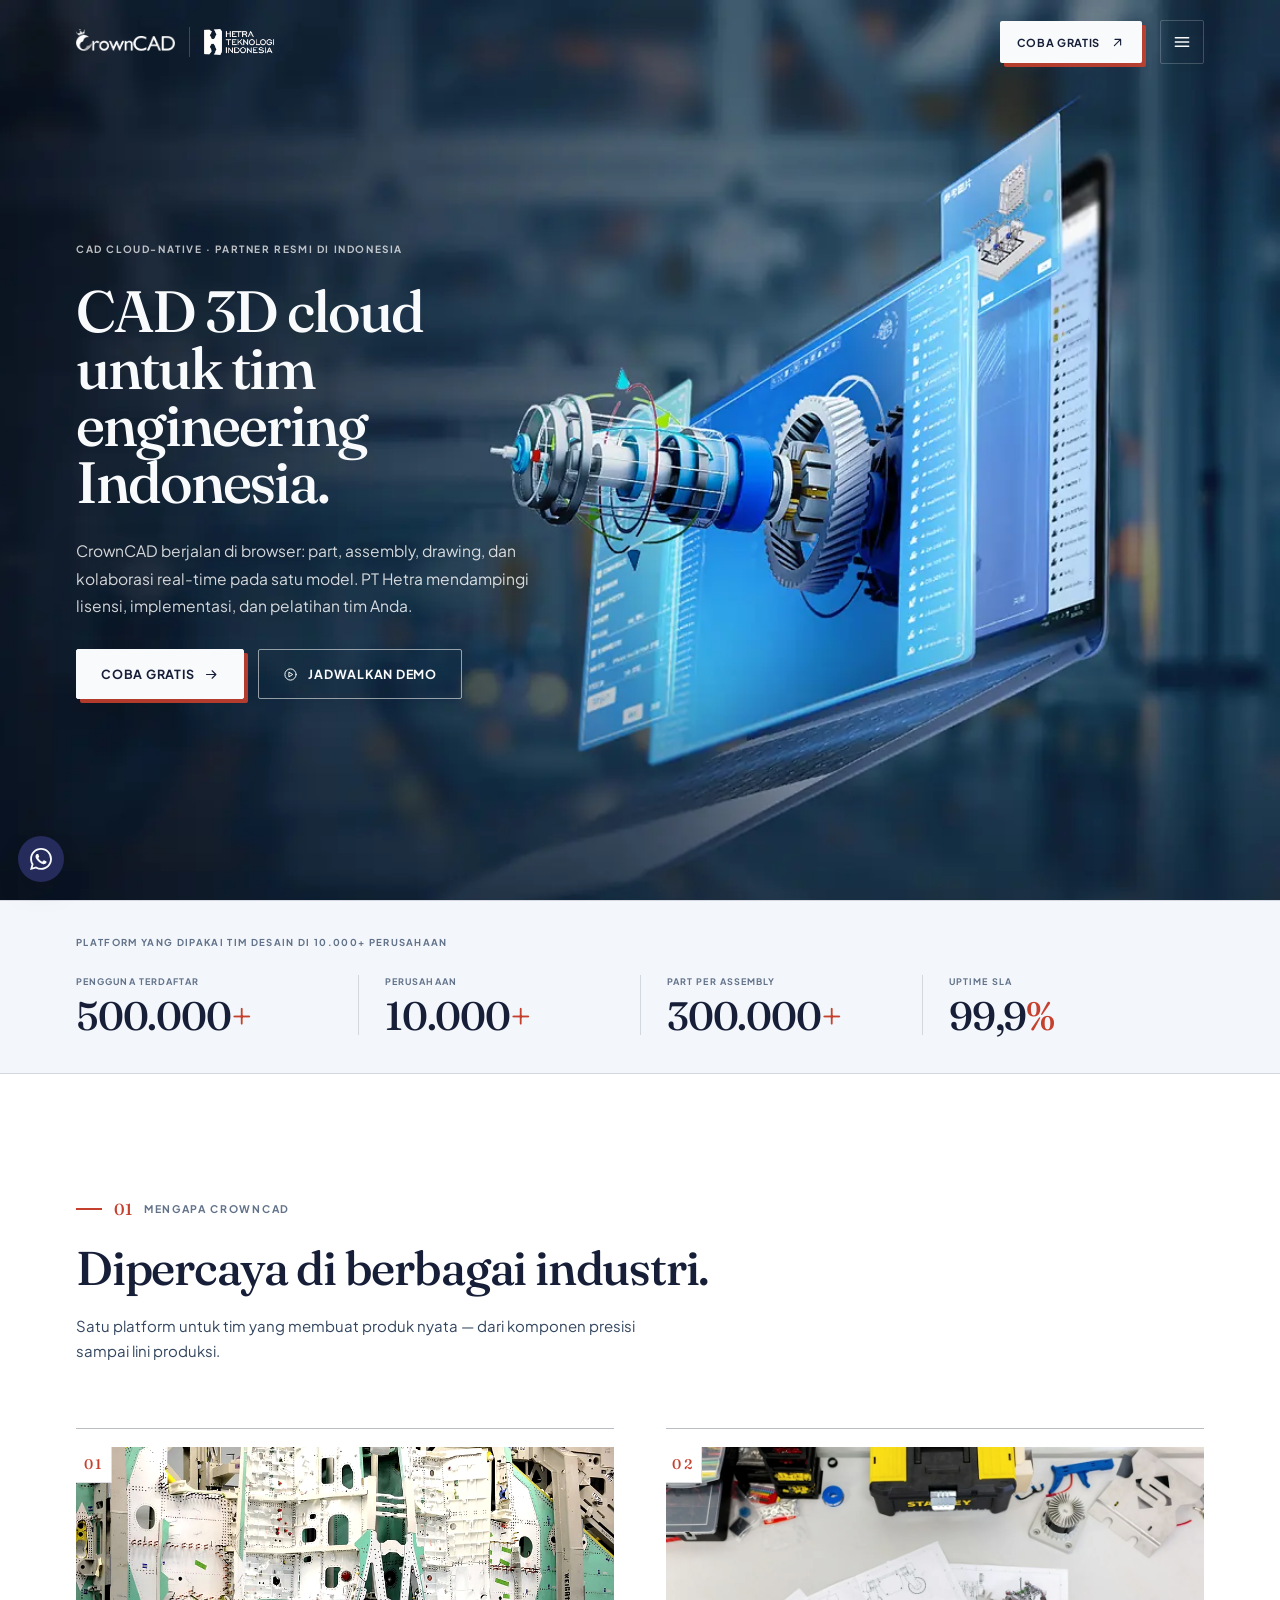
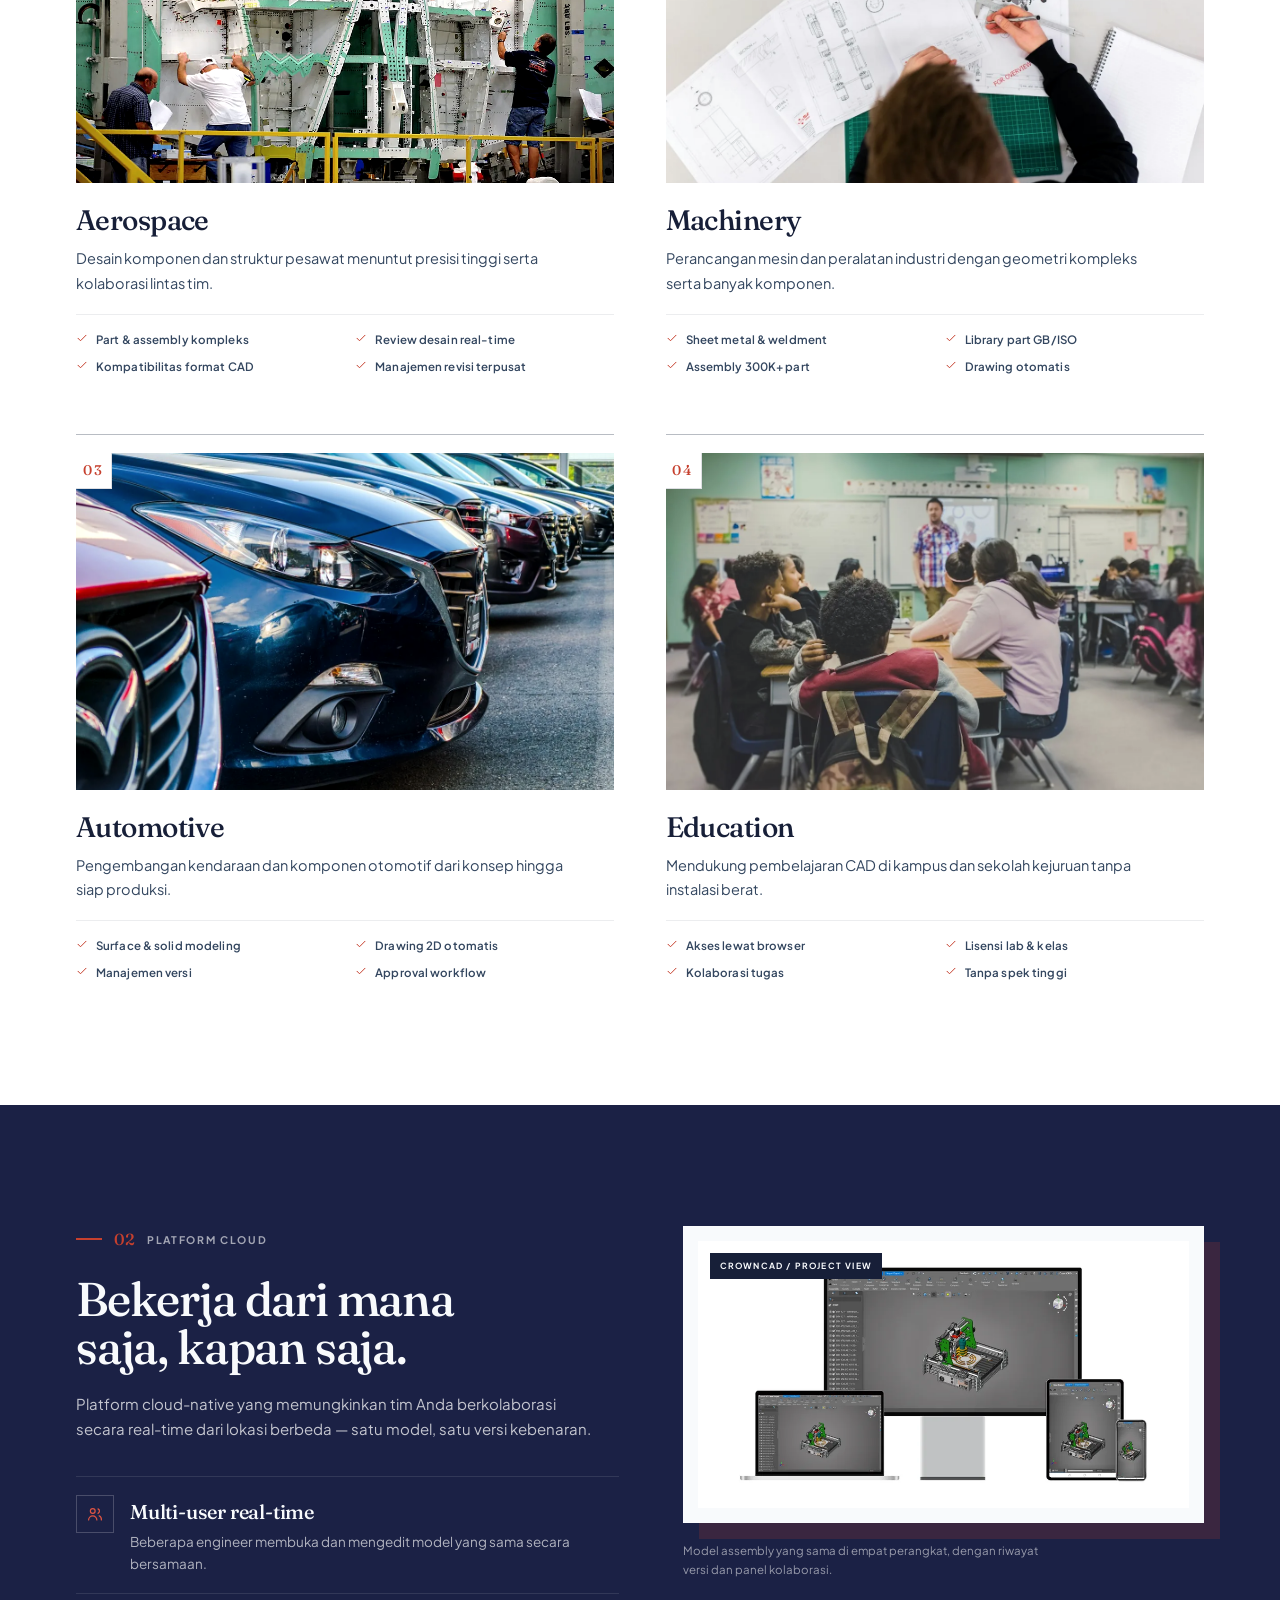
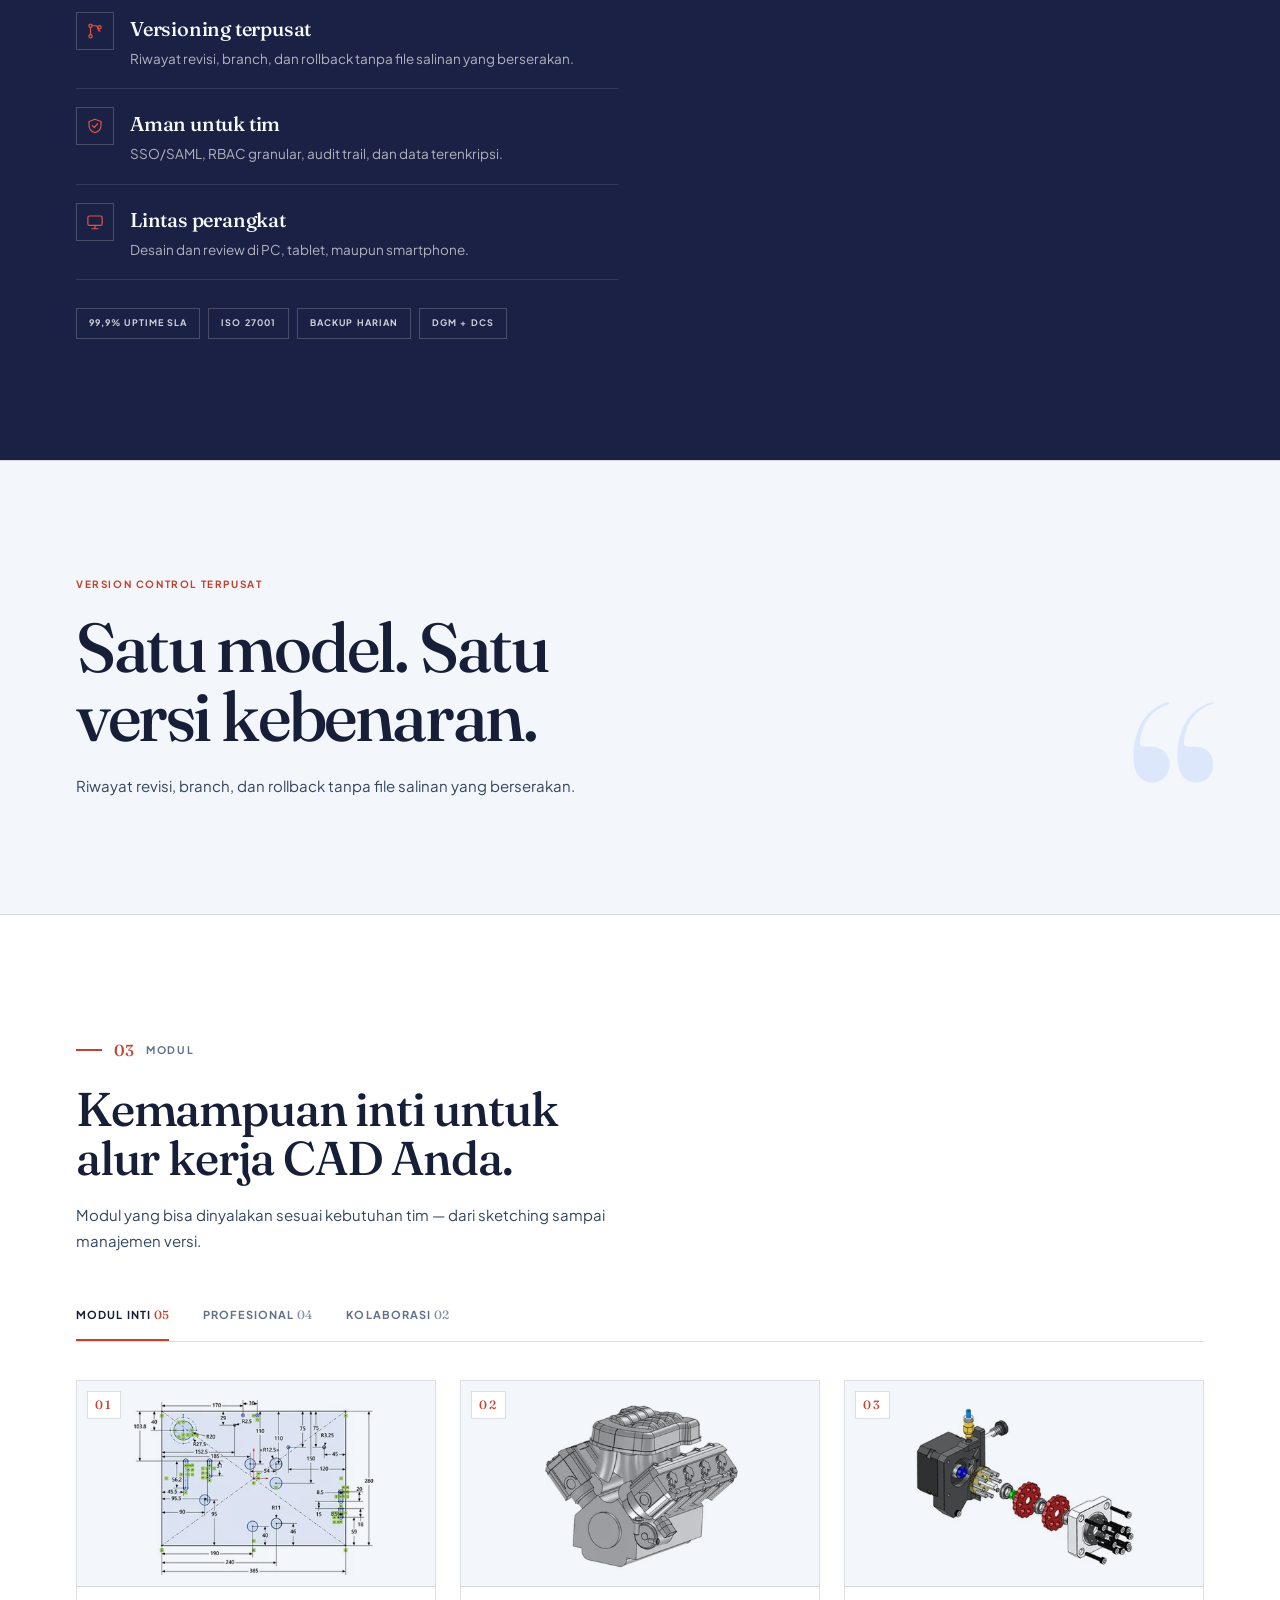
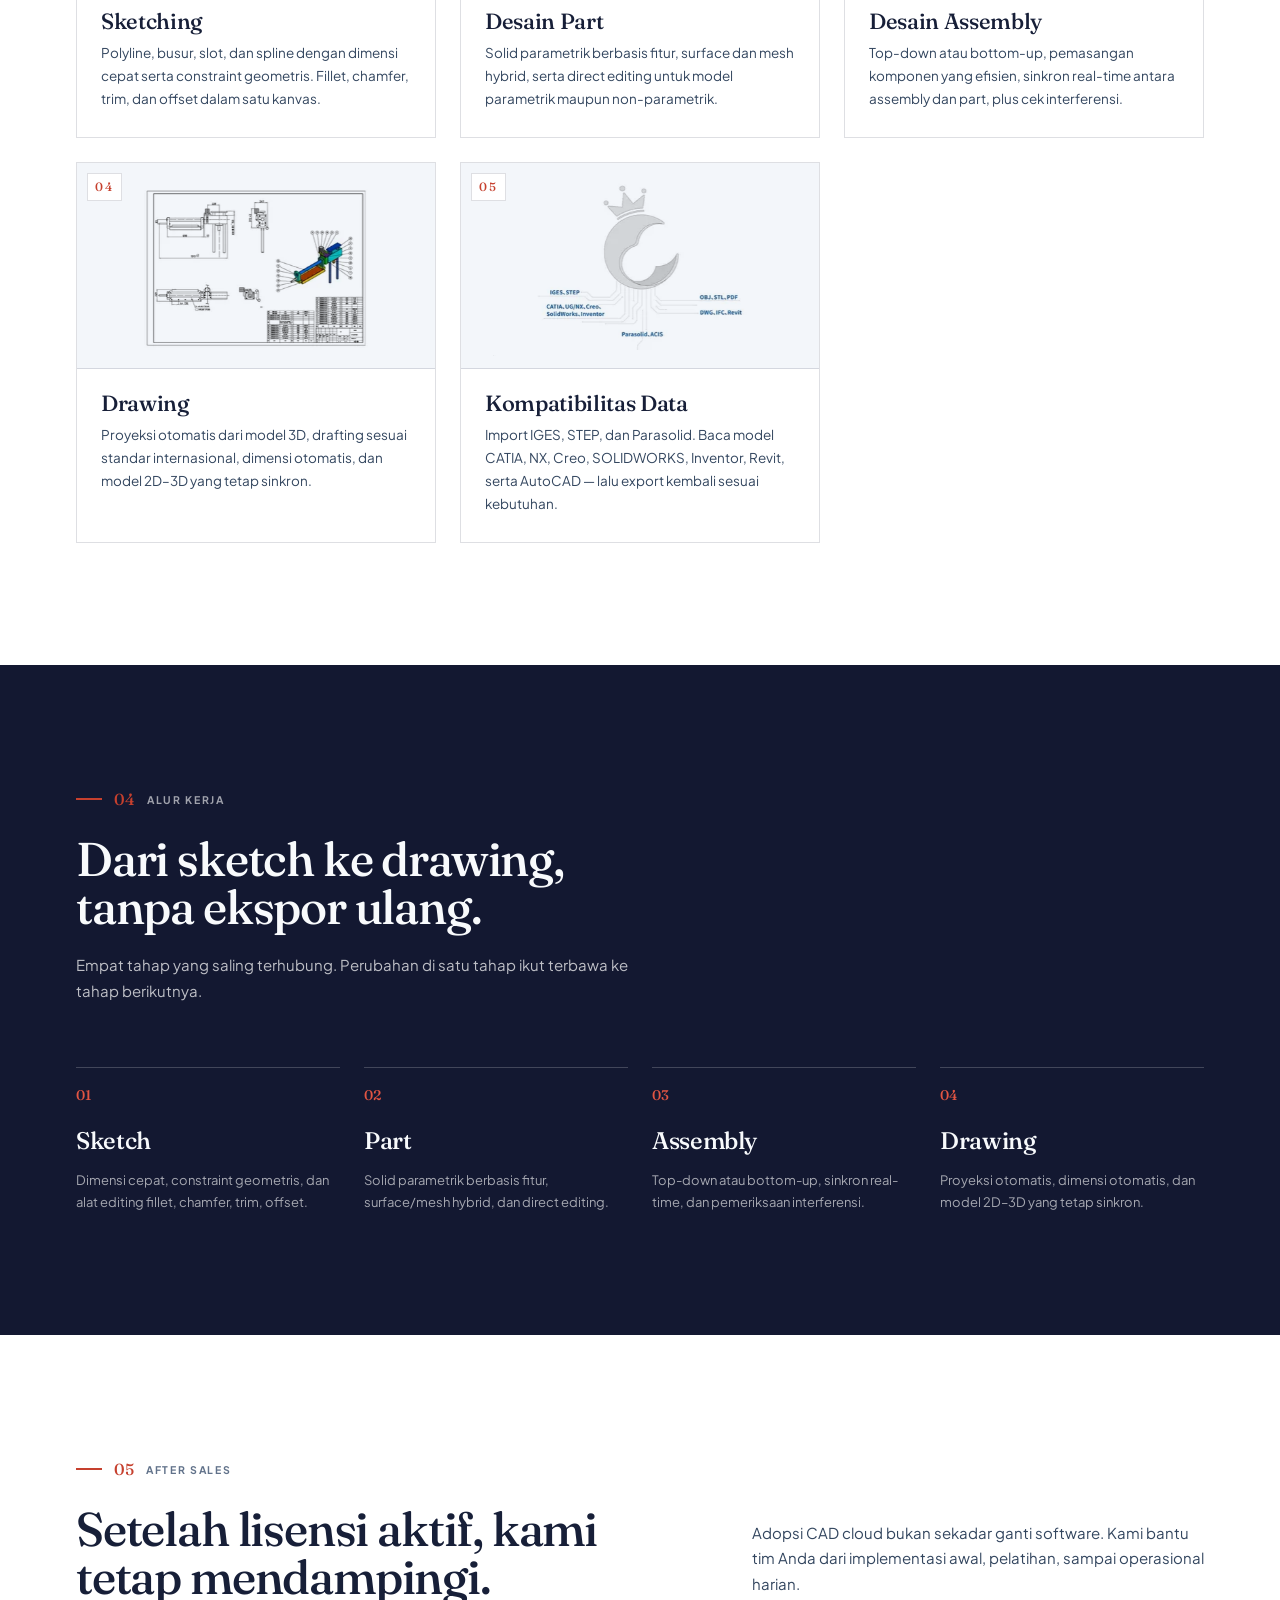
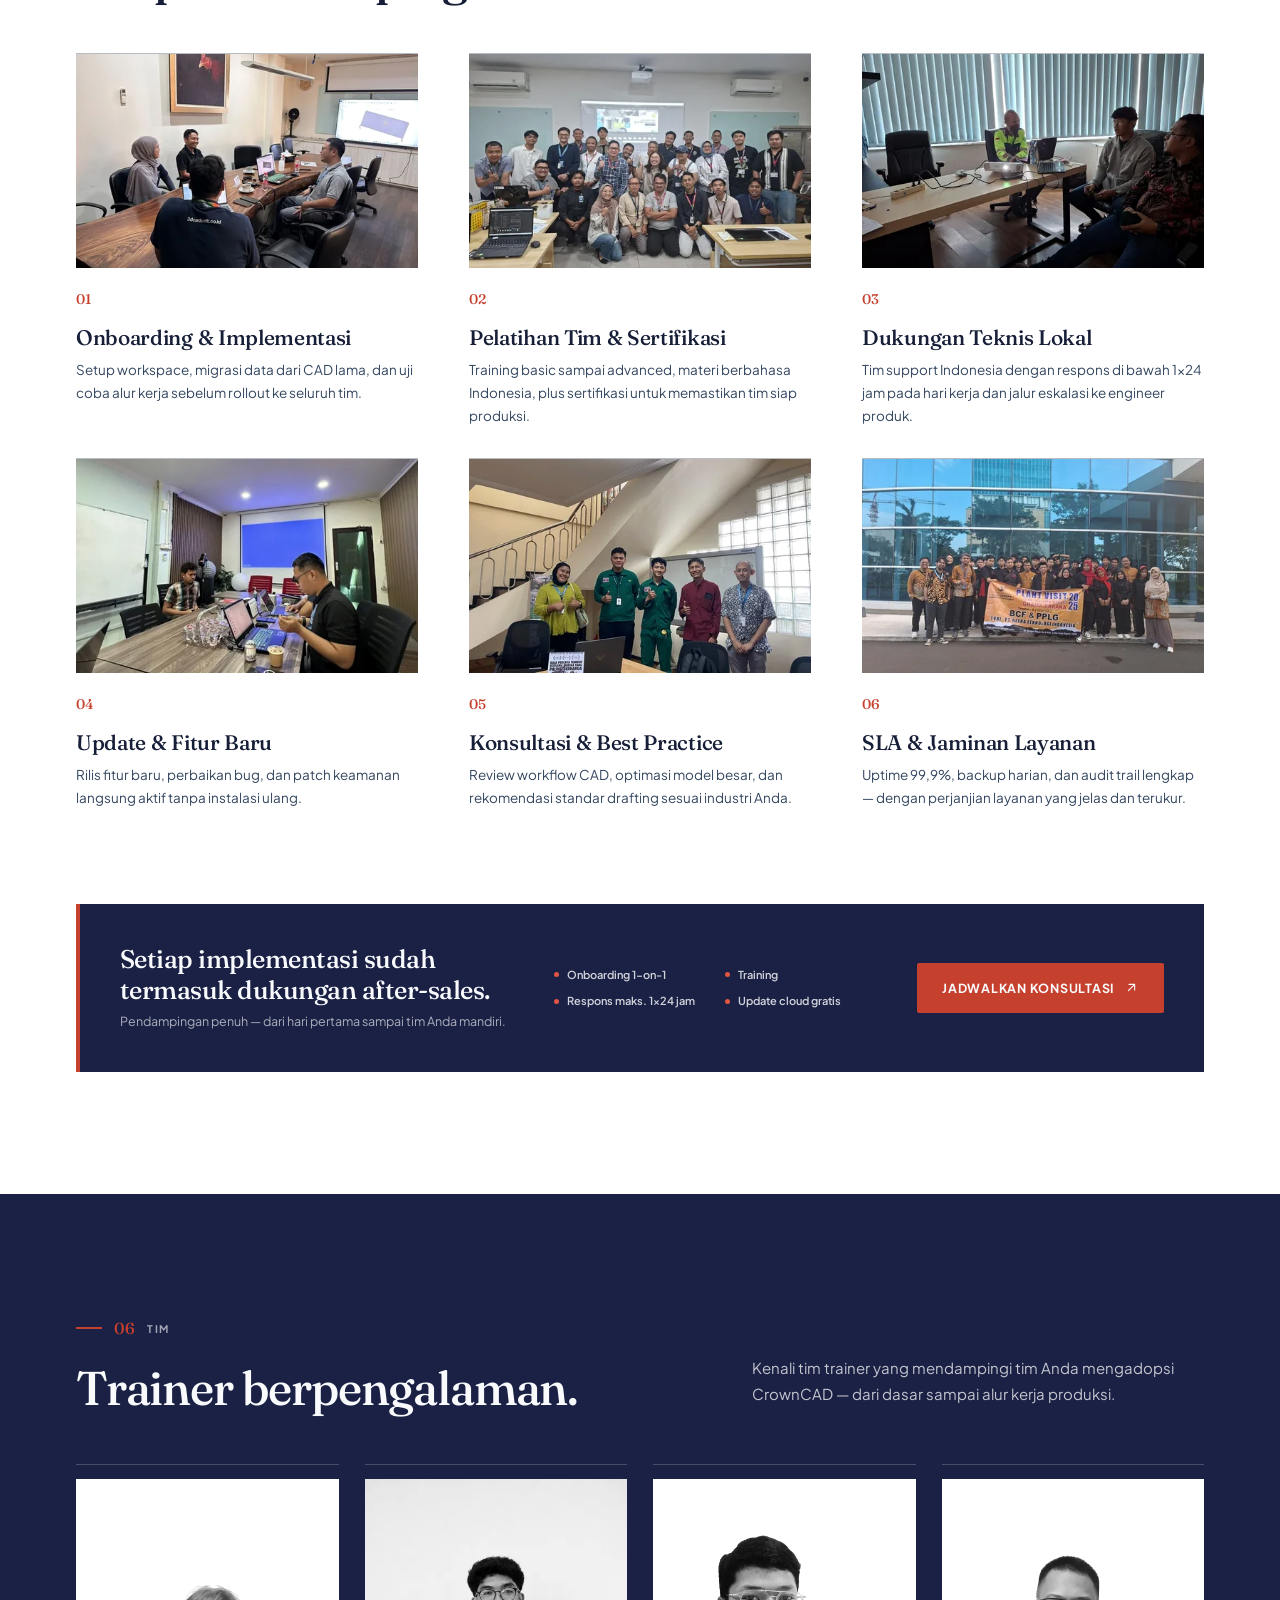
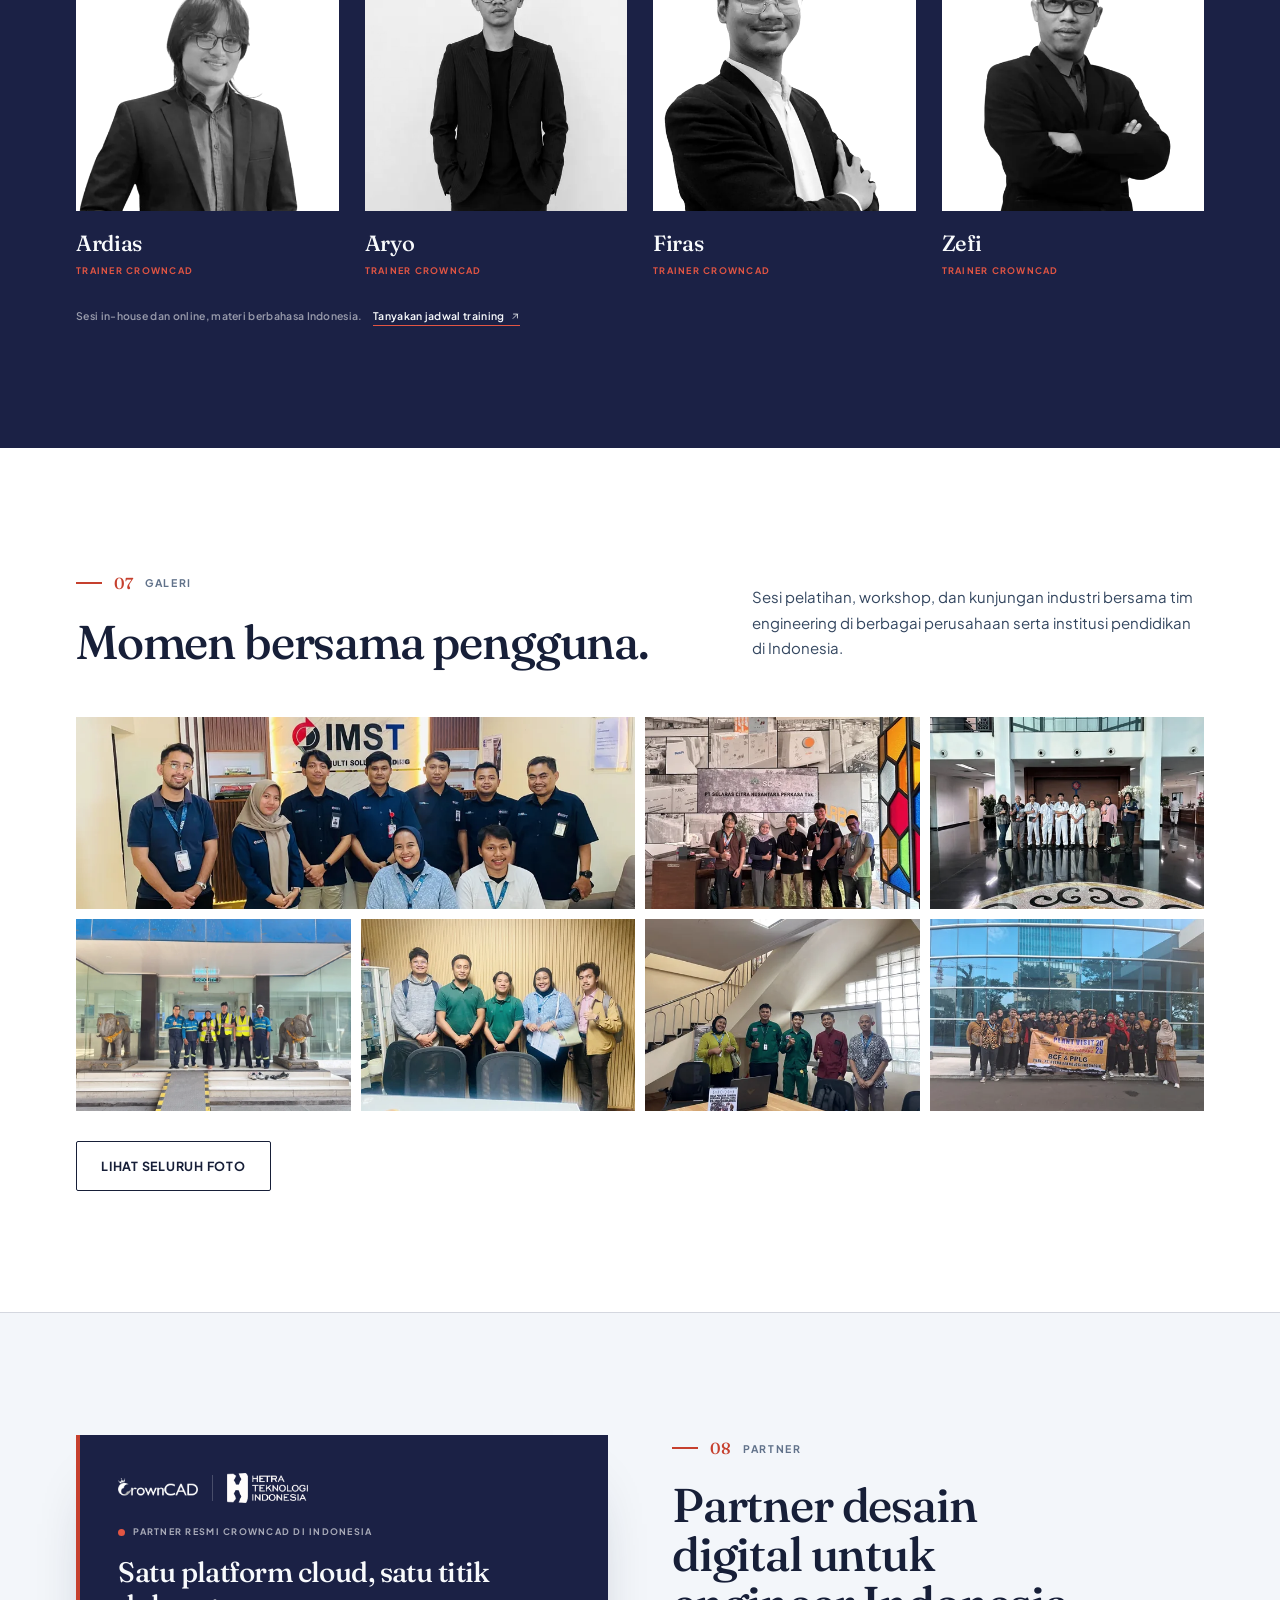
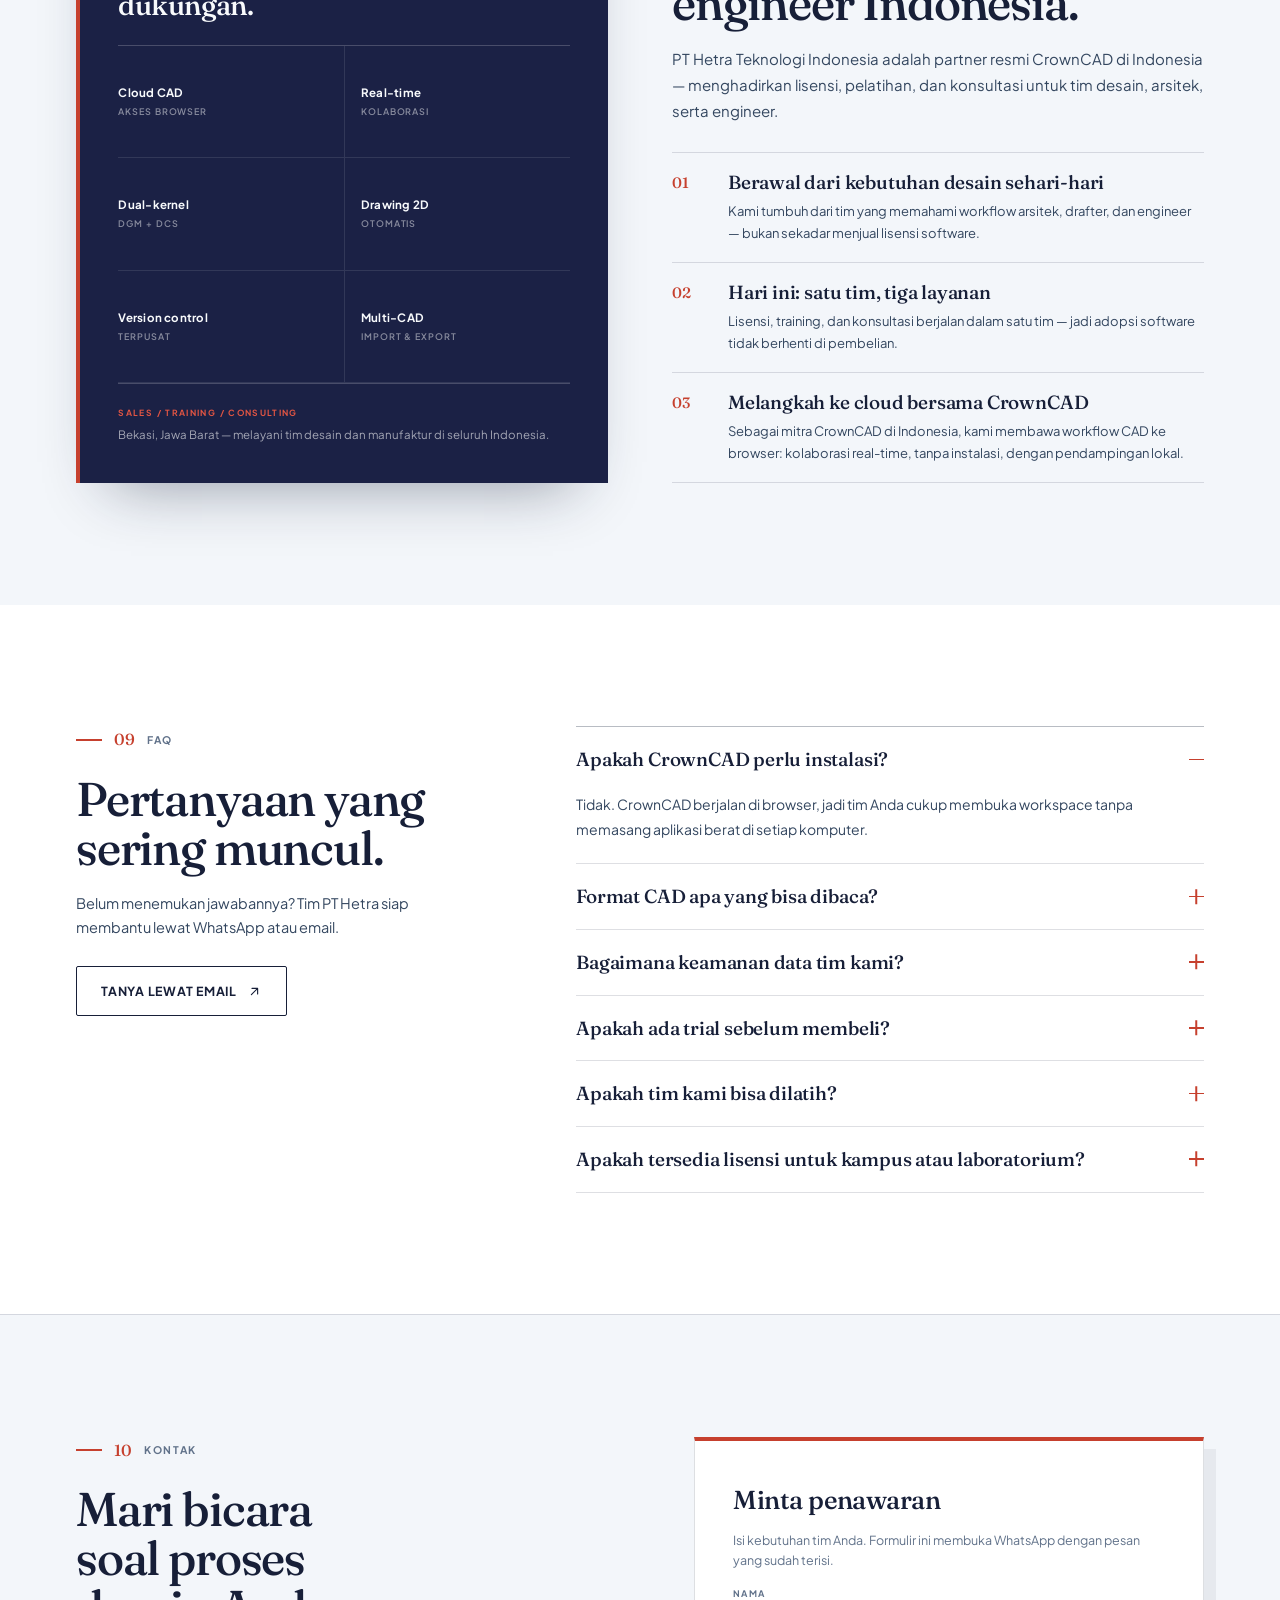
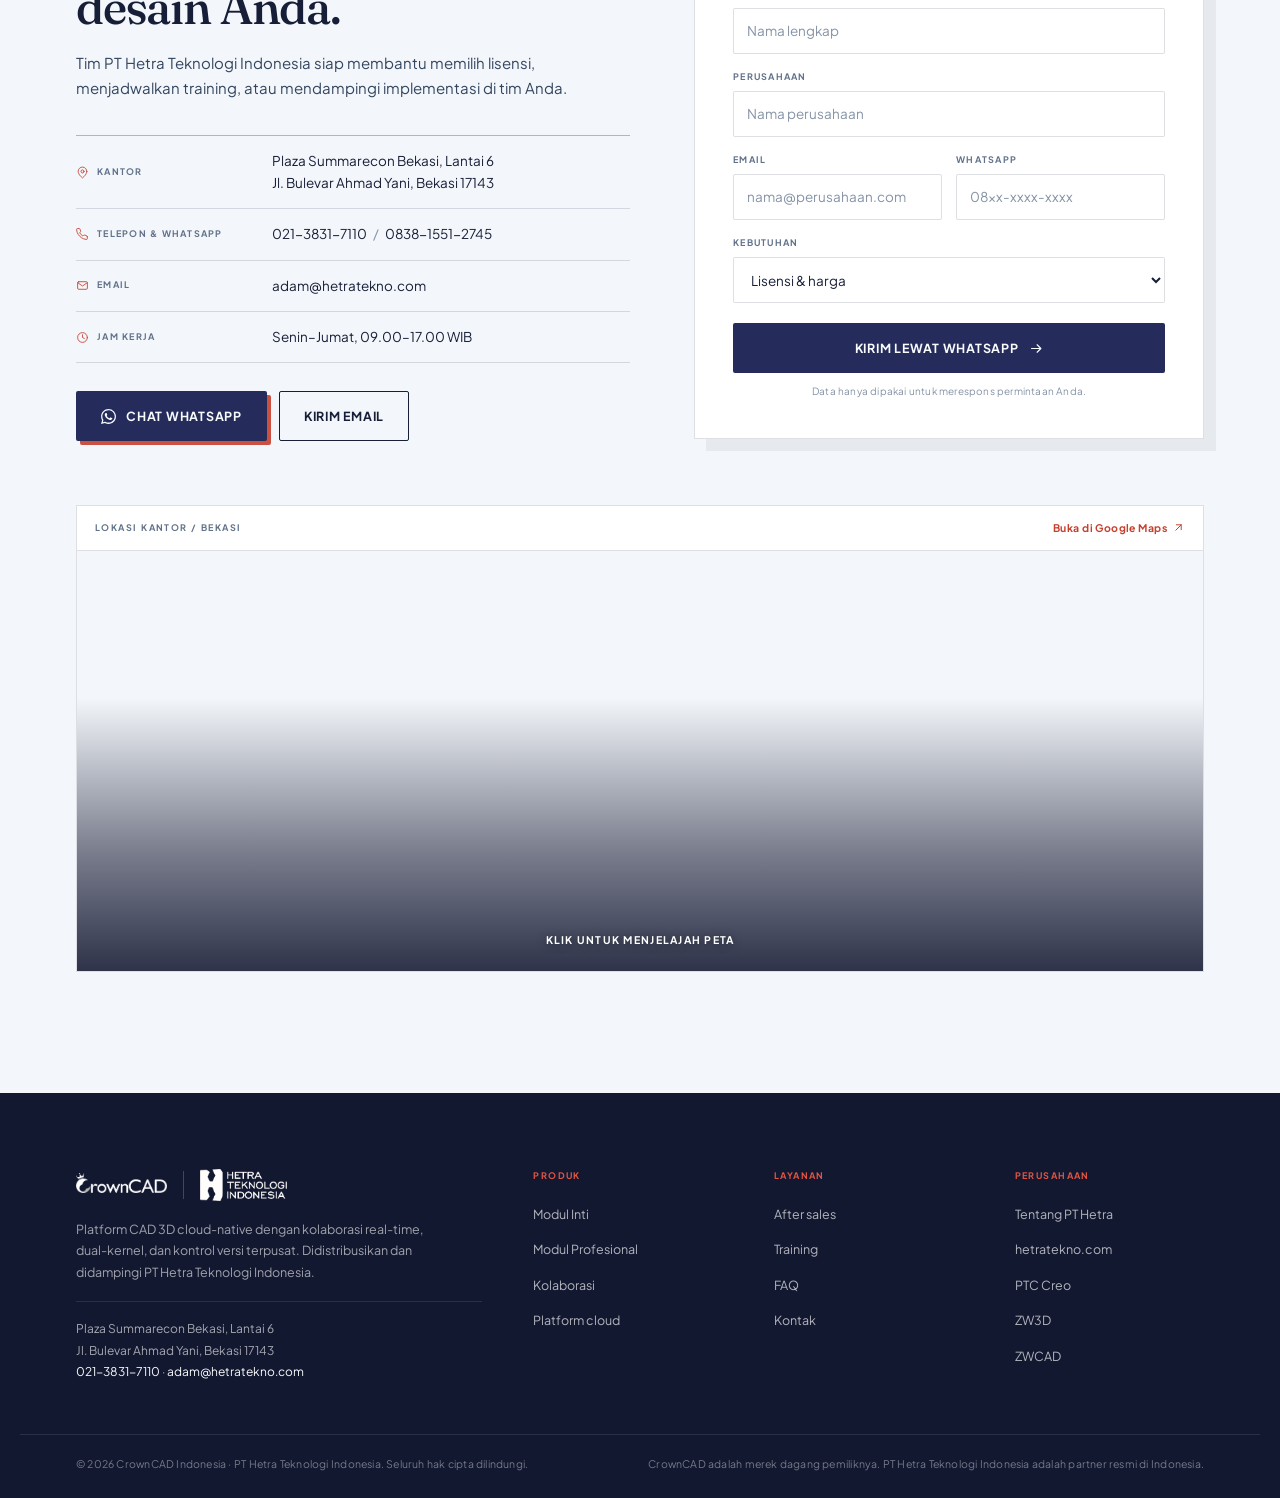
==== index.html @ 0d764169 "Initial commit: CrownCAD Indonesia partner site for PT Hetra" ====
<!DOCTYPE html>
<html lang="id">
<head>
  <meta charset="UTF-8">
  <meta name="viewport" content="width=device-width, initial-scale=1">
  <title>CrownCAD Indonesia — CAD 3D cloud untuk tim engineering | PT Hetra</title>
  <meta name="description" content="CrownCAD berjalan di browser: part, assembly, drawing, dan kolaborasi real-time pada satu model. Didampingi PT Hetra Teknologi Indonesia, partner resmi CrownCAD.">
  <link rel="canonical" href="https://hetra-crowncad.com/">
  <meta name="theme-color" content="#FFFFFF">
  <link rel="icon" type="image/png" sizes="512x512" href="assets/images/brand/favicon.png">
  <link rel="apple-touch-icon" href="assets/images/brand/favicon.png">

  <meta property="og:type" content="website">
  <meta property="og:locale" content="id_ID">
  <meta property="og:site_name" content="CrownCAD Indonesia">
  <meta property="og:title" content="CrownCAD Indonesia — CAD 3D cloud untuk tim engineering">
  <meta property="og:description" content="Part, assembly, drawing, dan kolaborasi real-time di browser. Partner resmi: PT Hetra Teknologi Indonesia.">
  <meta property="og:url" content="https://hetra-crowncad.com/">
  <meta property="og:image" content="https://hetra-crowncad.com/assets/images/brand/og.jpg">
  <meta property="og:image:width" content="1200">
  <meta property="og:image:height" content="630">
  <meta name="twitter:card" content="summary_large_image">
  <meta name="twitter:title" content="CrownCAD Indonesia — CAD 3D cloud untuk tim engineering">
  <meta name="twitter:description" content="Part, assembly, drawing, dan kolaborasi real-time di browser. Partner resmi: PT Hetra Teknologi Indonesia.">
  <meta name="twitter:image" content="https://hetra-crowncad.com/assets/images/brand/og.jpg">

  <link rel="preconnect" href="https://fonts.googleapis.com">
  <link rel="preconnect" href="https://fonts.gstatic.com" crossorigin>
  <link href="https://fonts.googleapis.com/css2?family=Fraunces:opsz,wght@9..144,400;9..144,500;9..144,600;9..144,700&family=Plus+Jakarta+Sans:wght@400;500;600;700;800&display=swap" rel="stylesheet">
  <link rel="stylesheet" href="assets/css/style.css">

  <script type="application/ld+json">
  {
    "@context": "https://schema.org",
    "@type": "Organization",
    "name": "PT Hetra Teknologi Indonesia",
    "url": "https://hetra-crowncad.com/",
    "logo": "https://hetra-crowncad.com/assets/images/brand/logo.png",
    "description": "Partner resmi CrownCAD di Indonesia: lisensi, implementasi, pelatihan, dan dukungan teknis CAD cloud.",
    "address": {
      "@type": "PostalAddress",
      "streetAddress": "Plaza Summarecon Bekasi, Lantai 6, Jl. Bulevar Ahmad Yani",
      "addressLocality": "Bekasi",
      "postalCode": "17143",
      "addressCountry": "ID"
    },
    "contactPoint": {
      "@type": "ContactPoint",
      "telephone": "+62-21-3831-7110",
      "contactType": "sales",
      "email": "adam@hetratekno.com",
      "areaServed": "ID",
      "availableLanguage": ["id", "en"]
    }
  }
  </script>
</head>
<body>

  <a class="skip" href="#main">Langsung ke konten</a>

  <svg class="sprite" aria-hidden="true" focusable="false" width="0" height="0">
    <symbol id="i-check" viewBox="0 0 24 24" fill="none" stroke="currentColor" stroke-width="2" stroke-linecap="round" stroke-linejoin="round"><path d="m4 12.5 5 5L20 6.5"/></symbol>
    <symbol id="i-arrow-right" viewBox="0 0 24 24" fill="none" stroke="currentColor" stroke-width="1.8" stroke-linecap="round" stroke-linejoin="round"><path d="M4 12h15M13 6l6 6-6 6"/></symbol>
    <symbol id="i-arrow-up-right" viewBox="0 0 24 24" fill="none" stroke="currentColor" stroke-width="1.8" stroke-linecap="round" stroke-linejoin="round"><path d="M7 17 17 7M8 7h9v9"/></symbol>
    <symbol id="i-chevron-down" viewBox="0 0 24 24" fill="none" stroke="currentColor" stroke-width="1.8" stroke-linecap="round" stroke-linejoin="round"><path d="m6 9 6 6 6-6"/></symbol>
    <symbol id="i-x" viewBox="0 0 24 24" fill="none" stroke="currentColor" stroke-width="1.8" stroke-linecap="round"><path d="M5 5l14 14M19 5 5 19"/></symbol>
    <symbol id="i-menu" viewBox="0 0 24 24" fill="none" stroke="currentColor" stroke-width="1.8" stroke-linecap="round"><path d="M4 7h16M4 12h16M4 17h16"/></symbol>
    <symbol id="i-cloud" viewBox="0 0 24 24" fill="none" stroke="currentColor" stroke-width="1.6" stroke-linecap="round" stroke-linejoin="round"><path d="M7 18a4.5 4.5 0 0 1-.7-8.95A6 6 0 0 1 18 9.5 4.25 4.25 0 0 1 17.5 18Z"/></symbol>
    <symbol id="i-cube" viewBox="0 0 24 24" fill="none" stroke="currentColor" stroke-width="1.6" stroke-linecap="round" stroke-linejoin="round"><path d="m12 3 8 4.5v9L12 21l-8-4.5v-9Z"/><path d="m4 7.5 8 4.5 8-4.5M12 12v9"/></symbol>
    <symbol id="i-layers" viewBox="0 0 24 24" fill="none" stroke="currentColor" stroke-width="1.6" stroke-linecap="round" stroke-linejoin="round"><path d="m12 3 9 5-9 5-9-5Z"/><path d="m3 13 9 5 9-5M3 17.5l9 5 9-5"/></symbol>
    <symbol id="i-users" viewBox="0 0 24 24" fill="none" stroke="currentColor" stroke-width="1.6" stroke-linecap="round" stroke-linejoin="round"><circle cx="9" cy="8" r="3.2"/><path d="M3.5 20a5.5 5.5 0 0 1 11 0M16 5.2a3.2 3.2 0 0 1 0 5.9M17.5 14.4a5.5 5.5 0 0 1 3 5.6"/></symbol>
    <symbol id="i-shield" viewBox="0 0 24 24" fill="none" stroke="currentColor" stroke-width="1.6" stroke-linecap="round" stroke-linejoin="round"><path d="M12 3 20 6v5c0 5-3.4 8.4-8 10-4.6-1.6-8-5-8-10V6Z"/><path d="m8.5 11.5 2.5 2.5 4.5-5"/></symbol>
    <symbol id="i-image" viewBox="0 0 24 24" fill="none" stroke="currentColor" stroke-width="1.6" stroke-linecap="round" stroke-linejoin="round"><rect x="3" y="4" width="18" height="16" rx="2"/><circle cx="8.5" cy="9.5" r="1.5"/><path d="m4 18 5-5 4 4 3-3 4 4"/></symbol>
    <symbol id="i-pin" viewBox="0 0 24 24" fill="none" stroke="currentColor" stroke-width="1.6" stroke-linecap="round" stroke-linejoin="round"><path d="M20 10c0 6-8 12-8 12S4 16 4 10a8 8 0 1 1 16 0Z"/><circle cx="12" cy="10" r="2.8"/></symbol>
    <symbol id="i-phone" viewBox="0 0 24 24" fill="none" stroke="currentColor" stroke-width="1.6" stroke-linecap="round" stroke-linejoin="round"><path d="M21 16.5v2.6a2 2 0 0 1-2.2 2 19.7 19.7 0 0 1-8.6-3.1 19.4 19.4 0 0 1-6-6A19.7 19.7 0 0 1 1.1 3.3 2 2 0 0 1 3.1 1h2.6a2 2 0 0 1 2 1.7c.1 1 .4 1.9.7 2.8a2 2 0 0 1-.4 2.1L6.8 8.8a16 16 0 0 0 6 6l1.2-1.2a2 2 0 0 1 2.1-.4c.9.3 1.8.6 2.8.7a2 2 0 0 1 1.7 2Z"/></symbol>
    <symbol id="i-mail" viewBox="0 0 24 24" fill="none" stroke="currentColor" stroke-width="1.6" stroke-linecap="round" stroke-linejoin="round"><rect x="3" y="5" width="18" height="14" rx="2"/><path d="m3.5 7 8.5 6 8.5-6"/></symbol>
    <symbol id="i-git" viewBox="0 0 24 24" fill="none" stroke="currentColor" stroke-width="1.6" stroke-linecap="round" stroke-linejoin="round"><circle cx="6" cy="5" r="2.2"/><circle cx="18" cy="7" r="2.2"/><circle cx="6" cy="19" r="2.2"/><path d="M6 7.2v9.6M8.2 5h4.3A3.3 3.3 0 0 1 15.8 8.3V9a3 3 0 0 0 3 3"/></symbol>
    <symbol id="i-monitor" viewBox="0 0 24 24" fill="none" stroke="currentColor" stroke-width="1.6" stroke-linecap="round" stroke-linejoin="round"><rect x="2.5" y="4" width="19" height="12.5" rx="2"/><path d="M8 21h8M12 16.5V21"/></symbol>
    <symbol id="i-lock" viewBox="0 0 24 24" fill="none" stroke="currentColor" stroke-width="1.6" stroke-linecap="round" stroke-linejoin="round"><rect x="4.5" y="10" width="15" height="11" rx="2"/><path d="M8 10V7a4 4 0 0 1 8 0v3M12 14.5v2.5"/></symbol>
    <symbol id="i-clock" viewBox="0 0 24 24" fill="none" stroke="currentColor" stroke-width="1.6" stroke-linecap="round" stroke-linejoin="round"><circle cx="12" cy="12" r="9"/><path d="M12 7v5l3.5 2"/></symbol>
    <symbol id="i-file" viewBox="0 0 24 24" fill="none" stroke="currentColor" stroke-width="1.6" stroke-linecap="round" stroke-linejoin="round"><path d="M6 2.5h7L19 8v13.5H6Z"/><path d="M13 2.5V8h6M9 12h6M9 16h6"/></symbol>
    <symbol id="i-play" viewBox="0 0 24 24" fill="none" stroke="currentColor" stroke-width="1.6" stroke-linecap="round" stroke-linejoin="round"><circle cx="12" cy="12" r="9"/><path d="m10 8.5 5.5 3.5-5.5 3.5Z"/></symbol>
    <symbol id="i-plus" viewBox="0 0 24 24" fill="none" stroke="currentColor" stroke-width="1.8" stroke-linecap="round"><path d="M12 5v14M5 12h14"/></symbol>
    <symbol id="i-minus" viewBox="0 0 24 24" fill="none" stroke="currentColor" stroke-width="1.8" stroke-linecap="round"><path d="M5 12h14"/></symbol>
    <symbol id="i-expand" viewBox="0 0 24 24" fill="none" stroke="currentColor" stroke-width="1.8" stroke-linecap="round" stroke-linejoin="round"><path d="M9 4H4v5M15 4h5v5M9 20H4v-5M15 20h5v-5"/></symbol>
    <symbol id="i-caret-left" viewBox="0 0 24 24" fill="none" stroke="currentColor" stroke-width="1.8" stroke-linecap="round" stroke-linejoin="round"><path d="m14 6-6 6 6 6"/></symbol>
    <symbol id="i-caret-right" viewBox="0 0 24 24" fill="none" stroke="currentColor" stroke-width="1.8" stroke-linecap="round" stroke-linejoin="round"><path d="m10 6 6 6-6 6"/></symbol>
    <symbol id="i-spark" viewBox="0 0 24 24" fill="none" stroke="currentColor" stroke-width="1.6" stroke-linecap="round" stroke-linejoin="round"><path d="M12 3l1.8 5.2L19 10l-5.2 1.8L12 17l-1.8-5.2L5 10l5.2-1.8Z"/><path d="M18 16.5l.8 2.2 2.2.8-2.2.8-.8 2.2-.8-2.2-2.2-.8 2.2-.8Z"/></symbol>
    <symbol id="i-wa" viewBox="0 0 24 24" fill="currentColor"><path d="M17.47 14.38c-.3-.15-1.76-.87-2.03-.97-.27-.1-.47-.15-.67.15-.2.3-.77.97-.94 1.17-.17.2-.35.22-.64.08-.3-.15-1.26-.47-2.4-1.48-.88-.79-1.48-1.76-1.65-2.06-.17-.3-.02-.46.13-.6.13-.14.3-.35.45-.52.15-.18.2-.3.3-.5.1-.2.05-.37-.03-.52-.07-.15-.67-1.61-.92-2.2-.24-.58-.49-.5-.67-.51h-.57c-.2 0-.52.07-.8.37-.27.3-1.03 1.02-1.03 2.48 0 1.46 1.06 2.87 1.21 3.07.15.2 2.1 3.2 5.08 4.49.7.3 1.26.49 1.69.62.71.23 1.36.2 1.87.12.57-.09 1.76-.72 2-1.41.25-.7.25-1.29.18-1.42-.08-.12-.28-.2-.57-.35m-5.42 7.4h-.01a9.87 9.87 0 0 1-5.03-1.38l-.36-.21-3.74.98 1-3.65-.24-.37a9.86 9.86 0 0 1-1.51-5.26c0-5.45 4.44-9.88 9.89-9.88 2.64 0 5.12 1.03 6.99 2.9a9.83 9.83 0 0 1 2.89 6.99c0 5.45-4.44 9.88-9.88 9.88m8.41-18.3A11.82 11.82 0 0 0 12.05 0C5.5 0 .16 5.34.16 11.89c0 2.1.55 4.14 1.59 5.95L.06 24l6.3-1.65a11.88 11.88 0 0 0 5.69 1.45c6.55 0 11.89-5.34 11.89-11.9 0-3.17-1.24-6.16-3.48-8.41Z"/></symbol>
  </svg>

  <div class="scrollbar" id="scrollbar" aria-hidden="true"></div>

  <header class="nav" id="nav">
    <div class="wrap nav-inner">
      <a class="brand" href="#top" aria-label="CrownCAD Indonesia, kembali ke atas">
        <img class="brand-logo--dark" src="assets/images/brand/logo.png" alt="CrownCAD" width="455" height="120">
        <img class="brand-logo--light" src="assets/images/brand/logo-white-455.webp" alt="CrownCAD" width="455" height="120">
        <span class="brand-sep" aria-hidden="true"></span>
        <img class="brand-hetra brand-hetra--dark" src="assets/images/brand/hetra-dark.webp" alt="PT Hetra Teknologi Indonesia" width="240" height="240">
        <img class="brand-hetra brand-hetra--light" src="assets/images/brand/hetra-white.png" alt="PT Hetra Teknologi Indonesia" width="240" height="240">
      </a>

      <nav class="nav-links" aria-label="Navigasi utama">
        <a href="#mengapa">Industri</a>
        <a href="#platform">Platform</a>
        <a href="#modul">Modul</a>
        <a href="#layanan">Layanan</a>
        <a href="#trainer">Trainer</a>
        <a href="#galeri">Galeri</a>
        <a href="#faq">FAQ</a>
      </nav>

      <div class="nav-actions">
        <a class="btn btn-sm btn-primary" href="https://wa.me/6283815512745?text=Halo%20PT%20Hetra%2C%20saya%20ingin%20mencoba%20CrownCAD%20untuk%20tim%20kami." target="_blank" rel="noopener">
          Coba gratis <svg class="i" aria-hidden="true"><use href="#i-arrow-up-right"></use></svg>
        </a>
        <button class="menu-btn" id="menuBtn" type="button" aria-label="Buka menu" aria-expanded="false" aria-controls="mobileMenu">
          <svg class="i" aria-hidden="true"><use href="#i-menu"></use></svg>
        </button>
      </div>
    </div>
  </header>

  <div class="mobile-menu" id="mobileMenu" aria-hidden="true">
    <div class="mobile-head">
      <a class="brand" href="#top" aria-label="CrownCAD Indonesia">
        <img src="assets/images/brand/logo-white.png" alt="CrownCAD" width="455" height="120">
      </a>
      <button class="menu-btn" id="menuClose" type="button" aria-label="Tutup menu">
        <svg class="i" aria-hidden="true"><use href="#i-x"></use></svg>
      </button>
    </div>
    <nav class="mobile-links" aria-label="Navigasi seluler">
      <a href="#mengapa"><span>01</span>Industri</a>
      <a href="#platform"><span>02</span>Platform</a>
      <a href="#modul"><span>03</span>Modul</a>
      <a href="#alur"><span>04</span>Alur kerja</a>
      <a href="#layanan"><span>05</span>Layanan</a>
      <a href="#trainer"><span>06</span>Trainer</a>
      <a href="#galeri"><span>07</span>Galeri</a>
      <a href="#partner"><span>08</span>Partner</a>
      <a href="#faq"><span>09</span>FAQ</a>
      <a href="#kontak"><span>10</span>Kontak</a>
    </nav>
    <div class="mobile-foot">
      <a class="btn btn-primary" href="https://wa.me/6283815512745?text=Halo%20PT%20Hetra%2C%20saya%20ingin%20mencoba%20CrownCAD." target="_blank" rel="noopener">Coba gratis</a>
      <a class="btn btn-outline" href="mailto:adam@hetratekno.com">adam@hetratekno.com</a>
      <p>PT Hetra Teknologi Indonesia<br>Plaza Summarecon Bekasi, Lantai 6</p>
    </div>
  </div>

  <main id="main">

    <!-- HERO -->
    <section class="hero" id="top">
      <div class="wrap hero-inner">
        <div class="hero-copy" data-enter>
          <p class="eyebrow">CAD cloud-native · Partner resmi di Indonesia</p>
          <h1>CAD 3D cloud untuk tim engineering Indonesia.</h1>
          <p class="hero-sub">CrownCAD berjalan di browser: part, assembly, drawing, dan kolaborasi real-time pada satu model. PT Hetra mendampingi lisensi, implementasi, dan pelatihan tim Anda.</p>
          <div class="hero-actions">
            <a class="btn btn-light" href="https://wa.me/6283815512745?text=Halo%20PT%20Hetra%2C%20saya%20ingin%20mencoba%20CrownCAD%20gratis%2030%20hari%20untuk%20tim%20kami." target="_blank" rel="noopener">
              Coba gratis<svg class="i" aria-hidden="true"><use href="#i-arrow-right"></use></svg>
            </a>
            <a class="btn btn-ghost" href="#kontak">
              <svg class="i" aria-hidden="true"><use href="#i-play"></use></svg> Jadwalkan demo
            </a>
          </div>
        </div>

        <!-- <aside class="hero-aside" aria-label="Angka utama CrownCAD">
          <ul class="hero-facts">
            <li><strong>500.000+</strong><span>pengguna terdaftar</span></li>
            <li><strong>10.000+</strong><span>perusahaan</span></li>
            <li><strong>300.000+</strong><span>part per assembly</span></li>
          </ul>
        </aside> -->
      </div>

      <div class="hero-bg" aria-hidden="true">
        <img src="assets/images/hero/hero-bg-1440.webp"
             srcset="assets/images/hero/hero-bg-960.webp 960w, assets/images/hero/hero-bg-1440.webp 1440w, assets/images/hero/hero-bg-1920.webp 1920w"
             sizes="100vw" width="1920" height="1080" alt=""
             loading="eager" decoding="async" fetchpriority="high">
      </div>
    </section>

    <!-- STATS -->
    <section class="stats" aria-label="CrownCAD dalam angka">
      <div class="wrap stats-inner">
        <p class="stats-label mono">Platform yang dipakai tim desain di 10.000+ perusahaan</p>
        <dl class="stats-grid">
          <div><dt>Pengguna terdaftar</dt><dd>500.000<span>+</span></dd></div>
          <div><dt>Perusahaan</dt><dd>10.000<span>+</span></dd></div>
          <div><dt>Part per assembly</dt><dd>300.000<span>+</span></dd></div>
          <div><dt>Uptime SLA</dt><dd>99,9<span>%</span></dd></div>
        </dl>
      </div>
    </section>

    <!-- INDUSTRI -->
    <section class="sect sect-light industries" id="mengapa">
      <div class="wrap">
        <div class="sect-head">
          <p class="kicker"><span class="mono">01</span> Mengapa CrownCAD</p>
          <h2>Dipercaya di berbagai industri.</h2>
          <p class="lead">Satu platform untuk tim yang membuat produk nyata — dari komponen presisi sampai lini produksi.</p>
        </div>

        <div class="industry-grid">
          <article class="industry">
            <figure class="industry-media">
              <img src="assets/images/industries/aerospace-assembly-960.webp"
                   srcset="assets/images/industries/aerospace-assembly-480.webp 480w, assets/images/industries/aerospace-assembly-960.webp 960w, assets/images/industries/aerospace-assembly-1600.webp 1600w"
                   sizes="(min-width: 1024px) 46vw, 100vw" width="1600" height="1065" alt="Teknisi merakit struktur pesawat di lini produksi" loading="lazy" decoding="async">
              <span class="media-index mono">01</span>
            </figure>
            <div class="industry-body">
              <h3>Aerospace</h3>
              <p>Desain komponen dan struktur pesawat menuntut presisi tinggi serta kolaborasi lintas tim.</p>
              <ul class="ticks">
                <li><svg class="i" aria-hidden="true"><use href="#i-check"></use></svg>Part &amp; assembly kompleks</li>
                <li><svg class="i" aria-hidden="true"><use href="#i-check"></use></svg>Review desain real-time</li>
                <li><svg class="i" aria-hidden="true"><use href="#i-check"></use></svg>Kompatibilitas format CAD</li>
                <li><svg class="i" aria-hidden="true"><use href="#i-check"></use></svg>Manajemen revisi terpusat</li>
              </ul>
            </div>
          </article>

          <article class="industry">
            <figure class="industry-media">
              <img src="assets/images/industries/machinery-1200.webp"
                   sizes="(min-width: 1024px) 46vw, 100vw" width="1200" height="800" alt="Gambar teknik mesin dan jangka sorong" loading="lazy" decoding="async">
              <span class="media-index mono">02</span>
            </figure>
            <div class="industry-body">
              <h3>Machinery</h3>
              <p>Perancangan mesin dan peralatan industri dengan geometri kompleks serta banyak komponen.</p>
              <ul class="ticks">
                <li><svg class="i" aria-hidden="true"><use href="#i-check"></use></svg>Sheet metal &amp; weldment</li>
                <li><svg class="i" aria-hidden="true"><use href="#i-check"></use></svg>Library part GB/ISO</li>
                <li><svg class="i" aria-hidden="true"><use href="#i-check"></use></svg>Assembly 300K+ part</li>
                <li><svg class="i" aria-hidden="true"><use href="#i-check"></use></svg>Drawing otomatis</li>
              </ul>
            </div>
          </article>

          <article class="industry">
            <figure class="industry-media">
              <img src="assets/images/industries/transportation-1200.webp"
                   sizes="(min-width: 1024px) 46vw, 100vw" width="1200" height="900" alt="Deretan mobil di dealer otomotif" loading="lazy" decoding="async">
              <span class="media-index mono">03</span>
            </figure>
            <div class="industry-body">
              <h3>Automotive</h3>
              <p>Pengembangan kendaraan dan komponen otomotif dari konsep hingga siap produksi.</p>
              <ul class="ticks">
                <li><svg class="i" aria-hidden="true"><use href="#i-check"></use></svg>Surface &amp; solid modeling</li>
                <li><svg class="i" aria-hidden="true"><use href="#i-check"></use></svg>Drawing 2D otomatis</li>
                <li><svg class="i" aria-hidden="true"><use href="#i-check"></use></svg>Manajemen versi</li>
                <li><svg class="i" aria-hidden="true"><use href="#i-check"></use></svg>Approval workflow</li>
              </ul>
            </div>
          </article>

          <article class="industry">
            <figure class="industry-media">
              <img src="assets/images/industries/education-1200.webp"
                   sizes="(min-width: 1024px) 46vw, 100vw" width="1200" height="747" alt="Suasana kelas dengan guru dan siswa" loading="lazy" decoding="async">
              <span class="media-index mono">04</span>
            </figure>
            <div class="industry-body">
              <h3>Education</h3>
              <p>Mendukung pembelajaran CAD di kampus dan sekolah kejuruan tanpa instalasi berat.</p>
              <ul class="ticks">
                <li><svg class="i" aria-hidden="true"><use href="#i-check"></use></svg>Akses lewat browser</li>
                <li><svg class="i" aria-hidden="true"><use href="#i-check"></use></svg>Lisensi lab &amp; kelas</li>
                <li><svg class="i" aria-hidden="true"><use href="#i-check"></use></svg>Kolaborasi tugas</li>
                <li><svg class="i" aria-hidden="true"><use href="#i-check"></use></svg>Tanpa spek tinggi</li>
              </ul>
            </div>
          </article>
        </div>
      </div>
    </section>

    <!-- PLATFORM -->
    <section class="sect sect-dark platform" id="platform">
      <div class="wrap platform-grid">
        <div class="platform-copy">
          <p class="kicker"><span class="mono">02</span> Platform cloud</p>
          <h2>Bekerja dari mana saja, kapan saja.</h2>
          <p class="lead">Platform cloud-native yang memungkinkan tim Anda berkolaborasi secara real-time dari lokasi berbeda — satu model, satu versi kebenaran.</p>

          <ul class="feature-list">
            <li>
              <span class="feature-icon"><svg class="i" aria-hidden="true"><use href="#i-users"></use></svg></span>
              <div><h3>Multi-user real-time</h3><p>Beberapa engineer membuka dan mengedit model yang sama secara bersamaan.</p></div>
            </li>
            <li>
              <span class="feature-icon"><svg class="i" aria-hidden="true"><use href="#i-git"></use></svg></span>
              <div><h3>Versioning terpusat</h3><p>Riwayat revisi, branch, dan rollback tanpa file salinan yang berserakan.</p></div>
            </li>
            <li>
              <span class="feature-icon"><svg class="i" aria-hidden="true"><use href="#i-shield"></use></svg></span>
              <div><h3>Aman untuk tim</h3><p>SSO/SAML, RBAC granular, audit trail, dan data terenkripsi.</p></div>
            </li>
            <li>
              <span class="feature-icon"><svg class="i" aria-hidden="true"><use href="#i-monitor"></use></svg></span>
              <div><h3>Lintas perangkat</h3><p>Desain dan review di PC, tablet, maupun smartphone.</p></div>
            </li>
          </ul>

          <div class="chips">
            <span>99,9% uptime SLA</span><span>ISO 27001</span><span>Backup harian</span><span>DGM + DCS</span>
          </div>
        </div>

        <figure class="platform-figure">
          <div class="figure-frame">
            <img src="assets/images/collaboration-management/collaboration-960.webp"
                 srcset="assets/images/collaboration-management/collaboration-480.webp 480w, assets/images/collaboration-management/collaboration-960.webp 960w, assets/images/collaboration-management/collaboration-1020.webp 1020w"
                 sizes="(min-width: 1024px) 50vw, 100vw" width="1020" height="554"
                 alt="CrownCAD terbuka di monitor, laptop, tablet, dan smartphone dengan model yang sama" loading="lazy" decoding="async">
            <span class="figure-tag mono">CrownCAD / Project view</span>
          </div>
          <figcaption>Model assembly yang sama di empat perangkat, dengan riwayat versi dan panel kolaborasi.</figcaption>
        </figure>
      </div>
    </section>

    <!-- STATEMENT -->
    <section class="statement" aria-label="Prinsip version control">
      <div class="wrap statement-inner">
        <p class="mono statement-kicker">Version control terpusat</p>
        <p class="statement-line">Satu model. Satu versi kebenaran.</p>
        <p class="statement-sub">Riwayat revisi, branch, dan rollback tanpa file salinan yang berserakan.</p>
      </div>
    </section>

    <!-- MODUL -->
    <section class="sect sect-light modules" id="modul">
      <div class="wrap">
        <div class="sect-head">
          <p class="kicker"><span class="mono">03</span> Modul</p>
          <h2>Kemampuan inti untuk alur kerja CAD Anda.</h2>
          <p class="lead">Modul yang bisa dinyalakan sesuai kebutuhan tim — dari sketching sampai manajemen versi.</p>
        </div>

        <div class="tabs" role="tablist" aria-label="Kategori modul">
          <button class="tab is-active" id="tab-core" role="tab" aria-selected="true" aria-controls="panel-core" type="button">Modul Inti <span class="mono">05</span></button>
          <button class="tab" id="tab-pro" role="tab" aria-selected="false" aria-controls="panel-pro" type="button">Profesional <span class="mono">04</span></button>
          <button class="tab" id="tab-collab" role="tab" aria-selected="false" aria-controls="panel-collab" type="button">Kolaborasi <span class="mono">02</span></button>
        </div>

        <div class="panel is-active" id="panel-core" role="tabpanel" aria-labelledby="tab-core" tabindex="0">
          <div class="module-grid">
            <article class="module">
              <figure><img src="assets/images/core-modeling/sketch-960.webp" srcset="assets/images/core-modeling/sketch-480.webp 480w, assets/images/core-modeling/sketch-960.webp 960w, assets/images/core-modeling/sketch-1020.webp 1020w" sizes="(min-width: 1024px) 33vw, (min-width: 640px) 50vw, 100vw" width="1020" height="554" alt="Sketch 2D dengan dimensi dan constraint" loading="lazy" decoding="async"><span class="module-index mono">01</span></figure>
              <div class="module-body">
                <h3>Sketching</h3>
                <p>Polyline, busur, slot, dan spline dengan dimensi cepat serta constraint geometris. Fillet, chamfer, trim, dan offset dalam satu kanvas.</p>
              </div>
            </article>
            <article class="module">
              <figure><img src="assets/images/core-modeling/part-960.webp" srcset="assets/images/core-modeling/part-480.webp 480w, assets/images/core-modeling/part-960.webp 960w, assets/images/core-modeling/part-1020.webp 1020w" sizes="(min-width: 1024px) 33vw, (min-width: 640px) 50vw, 100vw" width="1020" height="554" alt="Model part mesin 3D" loading="lazy" decoding="async"><span class="module-index mono">02</span></figure>
              <div class="module-body">
                <h3>Desain Part</h3>
                <p>Solid parametrik berbasis fitur, surface dan mesh hybrid, serta direct editing untuk model parametrik maupun non-parametrik.</p>
              </div>
            </article>
            <article class="module">
              <figure><img src="assets/images/core-modeling/assembly-960.webp" srcset="assets/images/core-modeling/assembly-480.webp 480w, assets/images/core-modeling/assembly-960.webp 960w, assets/images/core-modeling/assembly-1020.webp 1020w" sizes="(min-width: 1024px) 33vw, (min-width: 640px) 50vw, 100vw" width="1020" height="554" alt="Assembly dengan banyak komponen" loading="lazy" decoding="async"><span class="module-index mono">03</span></figure>
              <div class="module-body">
                <h3>Desain Assembly</h3>
                <p>Top-down atau bottom-up, pemasangan komponen yang efisien, sinkron real-time antara assembly dan part, plus cek interferensi.</p>
              </div>
            </article>
            <article class="module">
              <figure><img src="assets/images/core-modeling/drawing-960.webp" srcset="assets/images/core-modeling/drawing-480.webp 480w, assets/images/core-modeling/drawing-960.webp 960w, assets/images/core-modeling/drawing-1020.webp 1020w" sizes="(min-width: 1024px) 33vw, (min-width: 640px) 50vw, 100vw" width="1020" height="554" alt="Drawing 2D otomatis dari model 3D" loading="lazy" decoding="async"><span class="module-index mono">04</span></figure>
              <div class="module-body">
                <h3>Drawing</h3>
                <p>Proyeksi otomatis dari model 3D, drafting sesuai standar internasional, dimensi otomatis, dan model 2D–3D yang tetap sinkron.</p>
              </div>
            </article>
            <article class="module">
              <figure><img src="assets/images/core-modeling/compatibility-960.webp" srcset="assets/images/core-modeling/compatibility-480.webp 480w, assets/images/core-modeling/compatibility-960.webp 960w, assets/images/core-modeling/compatibility-1020.webp 1020w" sizes="(min-width: 1024px) 33vw, (min-width: 640px) 50vw, 100vw" width="1020" height="554" alt="Kompatibilitas format CAD" loading="lazy" decoding="async"><span class="module-index mono">05</span></figure>
              <div class="module-body">
                <h3>Kompatibilitas Data</h3>
                <p>Import IGES, STEP, dan Parasolid. Baca model CATIA, NX, Creo, SOLIDWORKS, Inventor, Revit, serta AutoCAD — lalu export kembali sesuai kebutuhan.</p>
              </div>
            </article>
          </div>
        </div>

        <div class="panel" id="panel-pro" role="tabpanel" aria-labelledby="tab-pro" tabindex="0" hidden>
          <div class="module-grid">
            <article class="module">
              <figure><img src="assets/images/professional-modules/sheet-metal-module-960.webp" srcset="assets/images/professional-modules/sheet-metal-module-480.webp 480w, assets/images/professional-modules/sheet-metal-module-960.webp 960w, assets/images/professional-modules/sheet-metal-module-1020.webp 1020w" sizes="(min-width: 1024px) 33vw, (min-width: 640px) 50vw, 100vw" width="1020" height="554" alt="Modul sheet metal" loading="lazy" decoding="async"><span class="module-index mono">01</span></figure>
              <div class="module-body">
                <h3>Sheet Metal</h3>
                <p>Fitur sheet metal dasar seperti louver dan stamping, dengan unfolding dan folding cepat untuk alur desain ke produksi.</p>
              </div>
            </article>
            <article class="module">
              <figure><img src="assets/images/professional-modules/weldment-module-960.webp" srcset="assets/images/professional-modules/weldment-module-480.webp 480w, assets/images/professional-modules/weldment-module-960.webp 960w, assets/images/professional-modules/weldment-module-1020.webp 1020w" sizes="(min-width: 1024px) 33vw, (min-width: 640px) 50vw, 100vw" width="1020" height="554" alt="Modul weldment" loading="lazy" decoding="async"><span class="module-index mono">02</span></figure>
              <div class="module-body">
                <h3>Weldment</h3>
                <p>Library profil struktural standar, sketch path 2D dan 3D, modifikasi gaya koneksi sudut, dan export cut list.</p>
              </div>
            </article>
            <article class="module">
              <figure><img src="assets/images/professional-modules/mbd-960.webp" srcset="assets/images/professional-modules/mbd-480.webp 480w, assets/images/professional-modules/mbd-960.webp 960w, assets/images/professional-modules/mbd-1020.webp 1020w" sizes="(min-width: 1024px) 33vw, (min-width: 640px) 50vw, 100vw" width="1020" height="554" alt="Model based definition dengan anotasi 3D" loading="lazy" decoding="async"><span class="module-index mono">03</span></figure>
              <div class="module-body">
                <h3>MBD</h3>
                <p>Anotasi dan catatan 3D langsung, transfer PMI ke drawing 2D, serta import data MBD dari model eksternal.</p>
              </div>
            </article>
            <article class="module">
              <figure><img src="assets/images/professional-modules/animation-960.webp" srcset="assets/images/professional-modules/animation-480.webp 480w, assets/images/professional-modules/animation-960.webp 960w, assets/images/professional-modules/animation-1020.webp 1020w" sizes="(min-width: 1024px) 33vw, (min-width: 640px) 50vw, 100vw" width="1020" height="554" alt="Animasi mekanisme assembly" loading="lazy" decoding="async"><span class="module-index mono">04</span></figure>
              <div class="module-body">
                <h3>Animasi</h3>
                <p>Simulasi gerakan mekanisme dari constraint assembly, keyframe berbasis waktu, dan output video AVI/MP4.</p>
              </div>
            </article>
          </div>
        </div>

        <div class="panel" id="panel-collab" role="tabpanel" aria-labelledby="tab-collab" tabindex="0" hidden>
          <div class="module-grid module-grid-2">
            <article class="module">
              <figure><img src="assets/images/collaboration-management/version-management-960.webp" srcset="assets/images/collaboration-management/version-management-480.webp 480w, assets/images/collaboration-management/version-management-960.webp 960w, assets/images/collaboration-management/version-management-1020.webp 1020w" sizes="(min-width: 1024px) 50vw, 100vw" width="1020" height="554" alt="Panel manajemen versi CrownCAD" loading="lazy" decoding="async"><span class="module-index mono">01</span></figure>
              <div class="module-body">
                <h3>Manajemen Versi</h3>
                <p>Penyimpanan dan transmisi cloud terenkripsi, riwayat editing lengkap dengan rollback, serta kontrol versi lewat node dan branch.</p>
              </div>
            </article>
            <article class="module">
              <figure><img src="assets/images/collaboration-management/collaboration-960.webp" srcset="assets/images/collaboration-management/collaboration-480.webp 480w, assets/images/collaboration-management/collaboration-960.webp 960w, assets/images/collaboration-management/collaboration-1020.webp 1020w" sizes="(min-width: 1024px) 50vw, 100vw" width="1020" height="554" alt="Kolaborasi CrownCAD di beberapa perangkat" loading="lazy" decoding="async"><span class="module-index mono">02</span></figure>
              <div class="module-body">
                <h3>Kolaborasi</h3>
                <p>Multi-user pada model yang sama, tim dengan izin dan peran granular, review di PC, tablet, dan smartphone — tanpa transfer file bolak-balik.</p>
              </div>
            </article>
          </div>
        </div>
      </div>
    </section>

    <!-- ALUR -->
    <section class="sect sect-dark flow" id="alur">
      <div class="wrap">
        <div class="sect-head">
          <p class="kicker"><span class="mono">04</span> Alur kerja</p>
          <h2>Dari sketch ke drawing, tanpa ekspor ulang.</h2>
          <p class="lead">Empat tahap yang saling terhubung. Perubahan di satu tahap ikut terbawa ke tahap berikutnya.</p>
        </div>

        <ol class="flow-steps">
          <li class="step">
            <span class="step-num mono">01</span>
            <div><h3>Sketch</h3><p>Dimensi cepat, constraint geometris, dan alat editing fillet, chamfer, trim, offset.</p></div>
          </li>
          <li class="step">
            <span class="step-num mono">02</span>
            <div><h3>Part</h3><p>Solid parametrik berbasis fitur, surface/mesh hybrid, dan direct editing.</p></div>
          </li>
          <li class="step">
            <span class="step-num mono">03</span>
            <div><h3>Assembly</h3><p>Top-down atau bottom-up, sinkron real-time, dan pemeriksaan interferensi.</p></div>
          </li>
          <li class="step">
            <span class="step-num mono">04</span>
            <div><h3>Drawing</h3><p>Proyeksi otomatis, dimensi otomatis, dan model 2D–3D yang tetap sinkron.</p></div>
          </li>
        </ol>

        <!-- <figure class="flow-figure">
          <img src="assets/images/core-modeling/part-1020.webp"
               srcset="assets/images/core-modeling/part-480.webp 480w, assets/images/core-modeling/part-960.webp 960w, assets/images/core-modeling/part-1020.webp 1020w"
               sizes="(min-width: 1024px) 58vw, 100vw" width="1020" height="554"
               alt="Model part hasil pemodelan parametrik di CrownCAD" loading="lazy" decoding="async">
          <div class="flow-callouts" aria-hidden="true">
            <span class="mono">PARAMETRIC / FEATURE TREE</span>
            <span class="mono">REAL-TIME SYNC</span>
          </div>
        </figure> -->
      </div>
    </section>

    <!-- LAYANAN -->
    <section class="sect sect-light support" id="layanan">
      <div class="wrap">
        <div class="sect-head wide">
          <div>
            <p class="kicker"><span class="mono">05</span> After sales</p>
            <h2>Setelah lisensi aktif, kami tetap mendampingi.</h2>
          </div>  
          <p class="lead">Adopsi CAD cloud bukan sekadar ganti software. Kami bantu tim Anda dari implementasi awal, pelatihan, sampai operasional harian.</p>
        </div>

        <div class="support-grid">
          <article class="support-card">
            <figure class="support-media">
              <img src="assets/images/benefits/onboarding-960.webp"
                   srcset="assets/images/benefits/onboarding-480.webp 480w, assets/images/benefits/onboarding-960.webp 960w, assets/images/benefits/onboarding-1000.webp 1000w"
                   sizes="(min-width: 1200px) 30vw, (min-width: 721px) 45vw, 100vw"
                   width="1000" height="625" alt="Diskusi implementasi dan onboarding CrownCAD bersama tim pelanggan" loading="lazy" decoding="async">
            </figure>
            <span class="support-num mono">01</span>
            <h3>Onboarding &amp; Implementasi</h3>
            <p>Setup workspace, migrasi data dari CAD lama, dan uji coba alur kerja sebelum rollout ke seluruh tim.</p>
          </article>
          <article class="support-card">
            <figure class="support-media">
              <img src="assets/images/benefits/training-960.webp"
                   srcset="assets/images/benefits/training-480.webp 480w, assets/images/benefits/training-960.webp 960w, assets/images/benefits/training-1000.webp 1000w"
                   sizes="(min-width: 1200px) 30vw, (min-width: 721px) 45vw, 100vw"
                   width="1000" height="625" alt="Sesi pelatihan CrownCAD bersama puluhan peserta dari tim pelanggan" loading="lazy" decoding="async">
            </figure>
            <span class="support-num mono">02</span>
            <h3>Pelatihan Tim &amp; Sertifikasi</h3>
            <p>Training basic sampai advanced, materi berbahasa Indonesia, plus sertifikasi untuk memastikan tim siap produksi.</p>
          </article>
          <article class="support-card">
            <figure class="support-media">
              <img src="assets/images/benefits/support-960.webp"
                   srcset="assets/images/benefits/support-480.webp 480w, assets/images/benefits/support-960.webp 960w, assets/images/benefits/support-1000.webp 1000w"
                   sizes="(min-width: 1200px) 30vw, (min-width: 721px) 45vw, 100vw"
                   width="1000" height="625" alt="Pendampingan teknis CrownCAD langsung di lokasi pelanggan" loading="lazy" decoding="async">
            </figure>
            <span class="support-num mono">03</span>
            <h3>Dukungan Teknis Lokal</h3>
            <p>Tim support Indonesia dengan respons di bawah 1×24 jam pada hari kerja dan jalur eskalasi ke engineer produk.</p>
          </article>
          <article class="support-card">
            <figure class="support-media">
              <img src="assets/images/benefits/updates-960.webp"
                   srcset="assets/images/benefits/updates-480.webp 480w, assets/images/benefits/updates-960.webp 960w, assets/images/benefits/updates-1000.webp 1000w"
                   sizes="(min-width: 1200px) 30vw, (min-width: 721px) 45vw, 100vw"
                   width="1000" height="625" alt="Sesi demo fitur dan pembaruan terbaru platform CrownCAD" loading="lazy" decoding="async">
            </figure>
            <span class="support-num mono">04</span>
            <h3>Update &amp; Fitur Baru</h3>
            <p>Rilis fitur baru, perbaikan bug, dan patch keamanan langsung aktif tanpa instalasi ulang.</p>
          </article>
          <article class="support-card">
            <figure class="support-media">
              <img src="assets/images/benefits/consulting-960.webp"
                   srcset="assets/images/benefits/consulting-480.webp 480w, assets/images/benefits/consulting-960.webp 960w, assets/images/benefits/consulting-1000.webp 1000w"
                   sizes="(min-width: 1200px) 30vw, (min-width: 721px) 45vw, 100vw"
                   width="1000" height="625" alt="Konsultasi best practice dan review workflow CAD bersama tim" loading="lazy" decoding="async">
            </figure>
            <span class="support-num mono">05</span>
            <h3>Konsultasi &amp; Best Practice</h3>
            <p>Review workflow CAD, optimasi model besar, dan rekomendasi standar drafting sesuai industri Anda.</p>
          </article>
          <article class="support-card">
            <figure class="support-media">
              <img src="assets/images/benefits/sla-960.webp"
                   srcset="assets/images/benefits/sla-480.webp 480w, assets/images/benefits/sla-960.webp 960w, assets/images/benefits/sla-1000.webp 1000w"
                   sizes="(min-width: 1200px) 30vw, (min-width: 721px) 45vw, 100vw"
                   width="1000" height="625" alt="Dokumentasi kerja sama layanan CrownCAD dengan mitra pelanggan" loading="lazy" decoding="async">
            </figure>
            <span class="support-num mono">06</span>
            <h3>SLA &amp; Jaminan Layanan</h3>
            <p>Uptime 99,9%, backup harian, dan audit trail lengkap — dengan perjanjian layanan yang jelas dan terukur.</p>
          </article>
        </div>

        <div class="sla-bar">
          <div>
            <h3>Setiap implementasi sudah termasuk dukungan after-sales.</h3>
            <p>Pendampingan penuh — dari hari pertama sampai tim Anda mandiri.</p>
          </div>
          <ul class="sla-list">
            <li><span></span>Onboarding 1-on-1</li>
            <li><span></span>Training</li>
            <li><span></span>Respons maks. 1×24 jam</li>
            <li><span></span>Update cloud gratis</li>
          </ul>
          <a class="btn btn-primary" href="https://wa.me/6283815512745?text=Halo%20PT%20Hetra%2C%20saya%20ingin%20menjadwalkan%20konsultasi%20implementasi%20CrownCAD." target="_blank" rel="noopener">Jadwalkan konsultasi <svg class="i" aria-hidden="true"><use href="#i-arrow-up-right"></use></svg></a>
        </div>
      </div>
    </section>

    <!-- TRAINER -->
    <section class="sect sect-dark trainers" id="trainer">
      <div class="wrap">
        <div class="sect-head wide">
          <div>
            <p class="kicker"><span class="mono">06</span> Tim</p>
            <h2>Trainer berpengalaman.</h2>
          </div>
          <p class="lead">Kenali tim trainer yang mendampingi tim Anda mengadopsi CrownCAD — dari dasar sampai alur kerja produksi.</p>
        </div>

        <div class="trainer-grid">
          <figure class="trainer">
            <img src="assets/images/trainer/ardias-650.webp" srcset="assets/images/trainer/ardias-480.webp 480w, assets/images/trainer/ardias-650.webp 650w" sizes="(min-width: 1024px) 24vw, (min-width: 640px) 45vw, 45vw" width="650" height="1004" alt="Ardias, trainer CrownCAD" loading="lazy" decoding="async">
            <figcaption><strong>Ardias</strong><span>Trainer CrownCAD</span></figcaption>
          </figure>
          <figure class="trainer">
            <img src="assets/images/trainer/aryo-960.webp" srcset="assets/images/trainer/aryo-480.webp 480w, assets/images/trainer/aryo-960.webp 960w, assets/images/trainer/aryo-1086.webp 1086w" sizes="(min-width: 1024px) 24vw, (min-width: 640px) 45vw, 45vw" width="1086" height="1448" alt="Aryo, trainer CrownCAD" loading="lazy" decoding="async">
            <figcaption><strong>Aryo</strong><span>Trainer CrownCAD</span></figcaption>
          </figure>
          <figure class="trainer">
            <img src="assets/images/trainer/firas-650.webp" srcset="assets/images/trainer/firas-480.webp 480w, assets/images/trainer/firas-650.webp 650w" sizes="(min-width: 1024px) 24vw, (min-width: 640px) 45vw, 45vw" width="650" height="1004" alt="Firas, trainer CrownCAD" loading="lazy" decoding="async">
            <figcaption><strong>Firas</strong><span>Trainer CrownCAD</span></figcaption>
          </figure>
          <figure class="trainer">
            <img src="assets/images/trainer/zefi-650.webp" srcset="assets/images/trainer/zefi-480.webp 480w, assets/images/trainer/zefi-650.webp 650w" sizes="(min-width: 1024px) 24vw, (min-width: 640px) 45vw, 45vw" width="650" height="1004" alt="Zefi, trainer CrownCAD" loading="lazy" decoding="async">
            <figcaption><strong>Zefi</strong><span>Trainer CrownCAD</span></figcaption>
          </figure>
        </div>
        <p class="trainer-note">Sesi in-house dan online, materi berbahasa Indonesia. <a href="https://wa.me/6283815512745?text=Halo%20PT%20Hetra%2C%20saya%20ingin%20informasi%20jadwal%20training%20CrownCAD." target="_blank" rel="noopener">Tanyakan jadwal training <svg class="i" aria-hidden="true"><use href="#i-arrow-up-right"></use></svg></a></p>
      </div>
    </section>

    <!-- GALERI -->
    <section class="sect sect-light gallery" id="galeri">
      <div class="wrap">
        <div class="sect-head wide">
          <div>
            <p class="kicker"><span class="mono">07</span> Galeri</p>
            <h2>Momen bersama pengguna.</h2>
          </div>
          <p class="lead">Sesi pelatihan, workshop, dan kunjungan industri bersama tim engineering di berbagai perusahaan serta institusi pendidikan di Indonesia.</p>
        </div>

        <div class="gallery-grid" id="galleryGrid">
          <button class="gallery-item span-2" type="button" data-full="assets/images/gallery/gallery-13-1600.webp" aria-label="Buka foto 1 dari 12">
            <img src="assets/images/gallery/gallery-13-960.webp" srcset="assets/images/gallery/gallery-13-480.webp 480w, assets/images/gallery/gallery-13-960.webp 960w, assets/images/gallery/gallery-13-1600.webp 1600w" sizes="(min-width: 1024px) 50vw, 100vw" width="1600" height="1200" alt="Sesi training CrownCAD bersama tim engineering" loading="lazy" decoding="async">
            <span class="gallery-hint"><svg class="i" aria-hidden="true"><use href="#i-expand"></use></svg></span>
          </button>
          <button class="gallery-item" type="button" data-full="assets/images/gallery/gallery-02-960.webp" aria-label="Buka foto 2 dari 12">
            <img src="assets/images/gallery/gallery-02-960.webp" srcset="assets/images/gallery/gallery-02-480.webp 480w, assets/images/gallery/gallery-02-960.webp 960w" sizes="(min-width: 1024px) 25vw, 50vw" width="960" height="1280" alt="Peserta workshop CrownCAD" loading="lazy" decoding="async">
            <span class="gallery-hint"><svg class="i" aria-hidden="true"><use href="#i-expand"></use></svg></span>
          </button>
          <button class="gallery-item" type="button" data-full="assets/images/gallery/gallery-05-1280.webp" aria-label="Buka foto 3 dari 12">
            <img src="assets/images/gallery/gallery-05-960.webp" srcset="assets/images/gallery/gallery-05-480.webp 480w, assets/images/gallery/gallery-05-960.webp 960w, assets/images/gallery/gallery-05-1280.webp 1280w" sizes="(min-width: 1024px) 25vw, 50vw" width="1280" height="960" alt="Tim desain berdiskusi di depan layar" loading="lazy" decoding="async">
            <span class="gallery-hint"><svg class="i" aria-hidden="true"><use href="#i-expand"></use></svg></span>
          </button>
          <button class="gallery-item" type="button" data-full="assets/images/gallery/gallery-14-1600.webp" aria-label="Buka foto 4 dari 12">
            <img src="assets/images/gallery/gallery-14-960.webp" srcset="assets/images/gallery/gallery-14-480.webp 480w, assets/images/gallery/gallery-14-960.webp 960w, assets/images/gallery/gallery-14-1600.webp 1600w" sizes="(min-width: 1024px) 50vw, 100vw" width="1600" height="900" alt="Sesi presentasi CrownCAD" loading="lazy" decoding="async">
            <span class="gallery-hint"><svg class="i" aria-hidden="true"><use href="#i-expand"></use></svg></span>
          </button>
          <button class="gallery-item" type="button" data-full="assets/images/gallery/gallery-15-1600.webp" aria-label="Buka foto 5 dari 12">
            <img src="assets/images/gallery/gallery-15-960.webp" srcset="assets/images/gallery/gallery-15-480.webp 480w, assets/images/gallery/gallery-15-960.webp 960w, assets/images/gallery/gallery-15-1600.webp 1600w" sizes="(min-width: 1024px) 25vw, 50vw" width="1600" height="1200" alt="Kunjungan industri bersama pengguna CrownCAD" loading="lazy" decoding="async">
            <span class="gallery-hint"><svg class="i" aria-hidden="true"><use href="#i-expand"></use></svg></span>
          </button>
          <button class="gallery-item" type="button" data-full="assets/images/gallery/gallery-16-1600.webp" aria-label="Buka foto 6 dari 12">
            <img src="assets/images/gallery/gallery-16-960.webp" srcset="assets/images/gallery/gallery-16-480.webp 480w, assets/images/gallery/gallery-16-960.webp 960w, assets/images/gallery/gallery-16-1600.webp 1600w" sizes="(min-width: 1024px) 25vw, 50vw" width="1600" height="1200" alt="Peserta pelatihan CrownCAD" loading="lazy" decoding="async">
            <span class="gallery-hint"><svg class="i" aria-hidden="true"><use href="#i-expand"></use></svg></span>
          </button>
          <button class="gallery-item" type="button" data-full="assets/images/gallery/gallery-17-1600.webp" aria-label="Buka foto 7 dari 12">
            <img src="assets/images/gallery/gallery-17-960.webp" srcset="assets/images/gallery/gallery-17-480.webp 480w, assets/images/gallery/gallery-17-960.webp 960w, assets/images/gallery/gallery-17-1600.webp 1600w" sizes="(min-width: 1024px) 25vw, 50vw" width="1600" height="1200" alt="Workshop CrownCAD di kampus" loading="lazy" decoding="async">
            <span class="gallery-hint"><svg class="i" aria-hidden="true"><use href="#i-expand"></use></svg></span>
          </button>
          <button class="gallery-item" type="button" data-full="assets/images/gallery/gallery-19-1600.webp" aria-label="Buka foto 8 dari 12">
            <img src="assets/images/gallery/gallery-19-960.webp" srcset="assets/images/gallery/gallery-19-480.webp 480w, assets/images/gallery/gallery-19-960.webp 960w, assets/images/gallery/gallery-19-1600.webp 1600w" sizes="(min-width: 1024px) 25vw, 50vw" width="1600" height="1200" alt="Diskusi tim engineering" loading="lazy" decoding="async">
            <span class="gallery-hint"><svg class="i" aria-hidden="true"><use href="#i-expand"></use></svg></span>
          </button>
          <button class="gallery-item" type="button" data-full="assets/images/gallery/gallery-20-1600.webp" aria-label="Buka foto 9 dari 12">
            <img src="assets/images/gallery/gallery-20-960.webp" srcset="assets/images/gallery/gallery-20-480.webp 480w, assets/images/gallery/gallery-20-960.webp 960w, assets/images/gallery/gallery-20-1600.webp 1600w" sizes="(min-width: 1024px) 25vw, 50vw" width="1600" height="1200" alt="Sesi tanya jawab CrownCAD" loading="lazy" decoding="async">
            <span class="gallery-hint"><svg class="i" aria-hidden="true"><use href="#i-expand"></use></svg></span>
          </button>
          <button class="gallery-item" type="button" data-full="assets/images/gallery/gallery-12-1280.webp" aria-label="Buka foto 10 dari 12">
            <img src="assets/images/gallery/gallery-12-960.webp" srcset="assets/images/gallery/gallery-12-480.webp 480w, assets/images/gallery/gallery-12-960.webp 960w, assets/images/gallery/gallery-12-1280.webp 1280w" sizes="(min-width: 1024px) 25vw, 50vw" width="1280" height="960" alt="Pengguna CrownCAD di lokasi pelanggan" loading="lazy" decoding="async">
            <span class="gallery-hint"><svg class="i" aria-hidden="true"><use href="#i-expand"></use></svg></span>
          </button>
          <button class="gallery-item" type="button" data-full="assets/images/gallery/gallery-24-1536.webp" aria-label="Buka foto 11 dari 12">
            <img src="assets/images/gallery/gallery-24-960.webp" srcset="assets/images/gallery/gallery-24-480.webp 480w, assets/images/gallery/gallery-24-960.webp 960w, assets/images/gallery/gallery-24-1536.webp 1536w" sizes="(min-width: 1024px) 25vw, 50vw" width="1536" height="1224" alt="Tim CrownCAD Indonesia" loading="lazy" decoding="async">
            <span class="gallery-hint"><svg class="i" aria-hidden="true"><use href="#i-expand"></use></svg></span>
          </button>
          <button class="gallery-item span-2" type="button" data-full="assets/images/gallery/gallery-01-1280.webp" aria-label="Buka foto 12 dari 12">
            <img src="assets/images/gallery/gallery-01-960.webp" srcset="assets/images/gallery/gallery-01-480.webp 480w, assets/images/gallery/gallery-01-960.webp 960w, assets/images/gallery/gallery-01-1280.webp 1280w" sizes="(min-width: 1024px) 50vw, 100vw" width="1280" height="960" alt="Dokumentasi kegiatan CrownCAD Indonesia" loading="lazy" decoding="async">
            <span class="gallery-hint"><svg class="i" aria-hidden="true"><use href="#i-expand"></use></svg></span>
          </button>
        </div>

        <div class="gallery-more">
          <button class="btn btn-outline" id="galleryAll" type="button">
            Lihat seluruh foto
          </button>
        </div>
      </div>
    </section>

    <!-- PARTNER -->
    <section class="sect partner" id="partner">
      <div class="wrap partner-grid">
        <div class="partner-panel">
          <div class="partner-logos">
            <img src="assets/images/brand/logo-white.png" alt="CrownCAD" width="455" height="120">
            <span aria-hidden="true"></span>
            <img src="assets/images/brand/hetra-white.png" alt="PT Hetra Teknologi Indonesia" width="980" height="361">
          </div>
          <p class="partner-tag"><span class="dot" aria-hidden="true"></span> Partner resmi CrownCAD di Indonesia</p>
          <p class="partner-line">Satu platform cloud, satu titik dukungan.</p>
          <div class="partner-facts">
            <div><strong>Cloud CAD</strong><span>Akses browser</span></div>
            <div><strong>Real-time</strong><span>Kolaborasi</span></div>
            <div><strong>Dual-kernel</strong><span>DGM + DCS</span></div>
            <div><strong>Drawing 2D</strong><span>Otomatis</span></div>
            <div><strong>Version control</strong><span>Terpusat</span></div>
            <div><strong>Multi-CAD</strong><span>Import &amp; export</span></div>
          </div>
          <div class="partner-foot">
            <p class="mono">Sales / Training / Consulting</p>
            <p>Bekasi, Jawa Barat — melayani tim desain dan manufaktur di seluruh Indonesia.</p>
          </div>
        </div>

        <div class="partner-copy">
          <p class="kicker"><span class="mono">08</span> Partner</p>
          <h2>Partner desain digital untuk engineer Indonesia.</h2>
          <p class="lead">PT Hetra Teknologi Indonesia adalah partner resmi CrownCAD di Indonesia — menghadirkan lisensi, pelatihan, dan konsultasi untuk tim desain, arsitek, serta engineer.</p>
          <ol class="story-list">
            <li>
              <span class="mono">01</span>
              <div><h3>Berawal dari kebutuhan desain sehari-hari</h3><p>Kami tumbuh dari tim yang memahami workflow arsitek, drafter, dan engineer — bukan sekadar menjual lisensi software.</p></div>
            </li>
            <li>
              <span class="mono">02</span>
              <div><h3>Hari ini: satu tim, tiga layanan</h3><p>Lisensi, training, dan konsultasi berjalan dalam satu tim — jadi adopsi software tidak berhenti di pembelian.</p></div>
            </li>
            <li>
              <span class="mono">03</span>
              <div><h3>Melangkah ke cloud bersama CrownCAD</h3><p>Sebagai mitra CrownCAD di Indonesia, kami membawa workflow CAD ke browser: kolaborasi real-time, tanpa instalasi, dengan pendampingan lokal.</p></div>
            </li>
          </ol>
        </div>
      </div>
    </section>

    <!-- FAQ -->
    <section class="sect sect-light faq" id="faq">
      <div class="wrap faq-grid">
        <div class="faq-copy">
          <p class="kicker"><span class="mono">09</span> FAQ</p>
          <h2>Pertanyaan yang sering muncul.</h2>
          <p class="lead">Belum menemukan jawabannya? Tim PT Hetra siap membantu lewat WhatsApp atau email.</p>
          <a class="btn btn-outline" href="mailto:adam@hetratekno.com">Tanya lewat email <svg class="i" aria-hidden="true"><use href="#i-arrow-up-right"></use></svg></a>
        </div>
        <div class="faq-list">
          <details class="faq-item" open>
            <summary>Apakah CrownCAD perlu instalasi?<span class="faq-icon" aria-hidden="true"></span></summary>
            <div class="faq-answer"><p>Tidak. CrownCAD berjalan di browser, jadi tim Anda cukup membuka workspace tanpa memasang aplikasi berat di setiap komputer.</p></div>
          </details>
          <details class="faq-item">
            <summary>Format CAD apa yang bisa dibaca?<span class="faq-icon" aria-hidden="true"></span></summary>
            <div class="faq-answer"><p>Import IGES, STEP, dan Parasolid. CrownCAD juga membaca model dari CATIA, NX, Creo, SOLIDWORKS, Inventor, Revit, dan AutoCAD, lalu bisa export ke format yang dibutuhkan tim produksi.</p></div>
          </details>
          <details class="faq-item">
            <summary>Bagaimana keamanan data tim kami?<span class="faq-icon" aria-hidden="true"></span></summary>
            <div class="faq-answer"><p>Data disimpan dan ditransmisikan dengan enkripsi. Akses diatur lewat SSO/SAML dan RBAC granular, dengan audit trail serta backup harian. Platform mengikuti ISO 27001.</p></div>
          </details>
          <details class="faq-item">
            <summary>Apakah ada trial sebelum membeli?<span class="faq-icon" aria-hidden="true"></span></summary>
            <div class="faq-answer"><p>Ada. Trial 30 hari bisa dimulai lewat tim PT Hetra, termasuk pendampingan singkat agar tim Anda mencoba alur kerja yang paling relevan.</p></div>
          </details>
          <details class="faq-item">
            <summary>Apakah tim kami bisa dilatih?<span class="faq-icon" aria-hidden="true"></span></summary>
            <div class="faq-answer"><p>Bisa. Tersedia sesi training basic sampai advanced dengan materi berbahasa Indonesia, plus sertifikasi untuk memastikan tim siap produksi.</p></div>
          </details>
          <details class="faq-item">
            <summary>Apakah tersedia lisensi untuk kampus atau laboratorium?<span class="faq-icon" aria-hidden="true"></span></summary>
            <div class="faq-answer"><p>Tersedia lisensi lab dan kelas untuk institusi pendidikan yang ingin mengajar CAD tanpa instalasi di setiap komputer.</p></div>
          </details>
        </div>
      </div>
    </section>

    <!-- KONTAK -->
    <section class="sect sect-light contact" id="kontak">
      <div class="wrap">
        <div class="contact-grid">
          <div class="contact-copy">
            <p class="kicker"><span class="mono">10</span> Kontak</p>
            <h2>Mari bicara soal proses desain Anda.</h2>
            <p class="lead">Tim PT Hetra Teknologi Indonesia siap membantu memilih lisensi, menjadwalkan training, atau mendampingi implementasi di tim Anda.</p>

            <dl class="contact-details">
              <div>
                <dt><svg class="i" aria-hidden="true"><use href="#i-pin"></use></svg>Kantor</dt>
                <dd>Plaza Summarecon Bekasi, Lantai 6<br>Jl. Bulevar Ahmad Yani, Bekasi 17143</dd>
              </div>
              <div>
                <dt><svg class="i" aria-hidden="true"><use href="#i-phone"></use></svg>Telepon &amp; WhatsApp</dt>
                <dd><a href="tel:+622138317110">021-3831-7110</a><span class="sep" aria-hidden="true">/</span><a href="https://wa.me/6283815512745" target="_blank" rel="noopener">0838-1551-2745</a></dd>
              </div>
              <div>
                <dt><svg class="i" aria-hidden="true"><use href="#i-mail"></use></svg>Email</dt>
                <dd><a href="mailto:adam@hetratekno.com">adam@hetratekno.com</a></dd>
              </div>
              <div>
                <dt><svg class="i" aria-hidden="true"><use href="#i-clock"></use></svg>Jam kerja</dt>
                <dd>Senin–Jumat, 09.00–17.00 WIB</dd>
              </div>
            </dl>

            <div class="contact-actions">
              <a class="btn btn-primary" href="https://wa.me/6283815512745?text=Halo%20PT%20Hetra%2C%20saya%20ingin%20konsultasi%20CrownCAD." target="_blank" rel="noopener"><svg class="i" aria-hidden="true"><use href="#i-wa"></use></svg>Chat WhatsApp</a>
              <a class="btn btn-outline" href="mailto:adam@hetratekno.com">Kirim email</a>
            </div>
          </div>

          <div class="contact-card">
            <h3>Minta penawaran</h3>
            <p>Isi kebutuhan tim Anda. Formulir ini membuka WhatsApp dengan pesan yang sudah terisi.</p>
            <form id="leadForm" novalidate>
              <div class="field">
                <label for="fName">Nama</label>
                <input id="fName" name="name" type="text" autocomplete="name" required placeholder="Nama lengkap">
              </div>
              <div class="field">
                <label for="fCompany">Perusahaan</label>
                <input id="fCompany" name="company" type="text" autocomplete="organization" required placeholder="Nama perusahaan">
              </div>
              <div class="field-row">
                <div class="field">
                  <label for="fEmail">Email</label>
                  <input id="fEmail" name="email" type="email" autocomplete="email" required placeholder="nama@perusahaan.com">
                </div>
                <div class="field">
                  <label for="fPhone">WhatsApp</label>
                  <input id="fPhone" name="phone" type="tel" autocomplete="tel" required placeholder="08xx-xxxx-xxxx">
                </div>
              </div>
              <div class="field">
                <label for="fNeed">Kebutuhan</label>
                <select id="fNeed" name="need">
                  <option>Lisensi &amp; harga</option>
                  <option>Demo produk</option>
                  <option>Training tim</option>
                  <option>Implementasi &amp; migrasi</option>
                  <option>Lisensi pendidikan</option>
                  <option>Lainnya</option>
                </select>
              </div>
              <p class="form-error" id="formError" role="alert" hidden>Lengkapi nama, perusahaan, email, dan WhatsApp terlebih dahulu.</p>
              <button class="btn btn-primary btn-block" type="submit">Kirim lewat WhatsApp <svg class="i" aria-hidden="true"><use href="#i-arrow-right"></use></svg></button>
              <p class="form-note">Data hanya dipakai untuk merespons permintaan Anda.</p>
            </form>
          </div>
        </div>

        <div class="map">
          <div class="map-head">
            <p class="mono">Lokasi kantor / Bekasi</p>
            <a href="https://www.google.com/maps/search/?api=1&amp;query=PT+Hetra+Teknologi+Indonesia+Plaza+Summarecon+Bekasi" target="_blank" rel="noopener">Buka di Google Maps <svg class="i" aria-hidden="true"><use href="#i-arrow-up-right"></use></svg></a>
          </div>
          <div class="map-frame">
            <iframe src="https://maps.google.com/maps?q=PT%20Hetra%20Teknologi%20Indonesia%20Plaza%20Summarecon%20Bekasi&amp;t=m&amp;z=16&amp;output=embed&amp;iwloc=near" title="Peta lokasi PT Hetra Teknologi Indonesia di Plaza Summarecon Bekasi" loading="lazy" referrerpolicy="no-referrer-when-downgrade" allowfullscreen></iframe>
            <button class="map-cover" id="mapCover" type="button">Klik untuk menjelajah peta</button>
          </div>
        </div>
      </div>
    </section>

  </main>

  <footer class="footer">
    <div class="wrap footer-grid">
      <div class="footer-brand">
        <div class="footer-logos">
          <img src="assets/images/brand/logo-white.png" alt="CrownCAD" width="455" height="120">
          <span aria-hidden="true"></span>
          <img src="assets/images/brand/hetra-white.png" alt="PT Hetra Teknologi Indonesia" width="980" height="361">
        </div>
        <p>Platform CAD 3D cloud-native dengan kolaborasi real-time, dual-kernel, dan kontrol versi terpusat. Didistribusikan dan didampingi PT Hetra Teknologi Indonesia.</p>
        <address>
          Plaza Summarecon Bekasi, Lantai 6<br>
          Jl. Bulevar Ahmad Yani, Bekasi 17143<br>
          <a href="tel:+622138317110">021-3831-7110</a> · <a href="mailto:adam@hetratekno.com">adam@hetratekno.com</a>
        </address>
      </div>

      <div class="footer-col">
        <h4>Produk</h4>
        <ul>
          <li><a href="#modul">Modul Inti</a></li>
          <li><a href="#modul">Modul Profesional</a></li>
          <li><a href="#modul">Kolaborasi</a></li>
          <li><a href="#platform">Platform cloud</a></li>
        </ul>
      </div>
      <div class="footer-col">
        <h4>Layanan</h4>
        <ul>
          <li><a href="#layanan">After sales</a></li>
          <li><a href="#trainer">Training</a></li>
          <li><a href="#faq">FAQ</a></li>
          <li><a href="#kontak">Kontak</a></li>
        </ul>
      </div>
      <div class="footer-col">
        <h4>Perusahaan</h4>
        <ul>
          <li><a href="#partner">Tentang PT Hetra</a></li>
          <li><a href="https://hetratekno.com/" target="_blank" rel="noopener">hetratekno.com</a></li>
          <li><a href="https://hetratekno.com/creo/" target="_blank" rel="noopener">PTC Creo</a></li>
          <li><a href="https://hetratekno.com/zw3d/" target="_blank" rel="noopener">ZW3D</a></li>
          <li><a href="https://hetratekno.com/zwcad/" target="_blank" rel="noopener">ZWCAD</a></li>
        </ul>
      </div>
    </div>
    <div class="wrap footer-bottom">
      <p>&copy; <span id="year">2026</span> CrownCAD Indonesia · PT Hetra Teknologi Indonesia. Seluruh hak cipta dilindungi.</p>
      <p>CrownCAD adalah merek dagang pemiliknya. PT Hetra Teknologi Indonesia adalah partner resmi di Indonesia.</p>
    </div>
  </footer>

  <a class="wa-float" href="https://wa.me/6283815512745?text=Halo%20PT%20Hetra%2C%20saya%20ingin%20informasi%20CrownCAD." target="_blank" rel="noopener" aria-label="Chat WhatsApp dengan PT Hetra">
    <span class="wa-icon"><svg class="i" aria-hidden="true"><use href="#i-wa"></use></svg></span>
    <span class="wa-text">Chat dengan kami</span>
  </a>

  <button class="to-top" id="toTop" type="button" aria-label="Kembali ke atas halaman">
    <svg class="i" aria-hidden="true"><use href="#i-chevron-down"></use></svg>
  </button>

  <div class="gallery-chamber" id="galleryChamber" role="dialog" aria-modal="true" aria-label="Seluruh foto galeri" hidden>
    <div class="chamber-inner">
      <div class="chamber-head">
        <p class="mono">Galeri <span id="chamberCount">12</span> foto</p>
        <button class="chamber-close" id="chamberClose" type="button" aria-label="Tutup galeri"><svg class="i" aria-hidden="true"><use href="#i-x"></use></svg></button>
      </div>
      <div class="chamber-grid" id="chamberGrid"></div>
    </div>
  </div>

  <div class="lightbox" id="lightbox" role="dialog" aria-modal="true" aria-label="Galeri foto" hidden>
    <button class="lb-close" type="button" id="lbClose" aria-label="Tutup galeri"><svg class="i" aria-hidden="true"><use href="#i-x"></use></svg></button>
    <button class="lb-nav lb-prev" type="button" id="lbPrev" aria-label="Foto sebelumnya"><svg class="i" aria-hidden="true"><use href="#i-caret-left"></use></svg></button>
    <figure>
      <img id="lbImage" alt="">
      <figcaption id="lbCount" class="mono"></figcaption>
    </figure>
    <button class="lb-nav lb-next" type="button" id="lbNext" aria-label="Foto berikutnya"><svg class="i" aria-hidden="true"><use href="#i-caret-right"></use></svg></button>
  </div>

  <script src="assets/js/main.js"></script>
</body>
</html>
---- assets/css/style.css ----
/* ==========================================================================
   CrownCAD Indonesia — direction B: "Workshop"
   Warm paper, editorial serif, Hetra navy + red. Service-led composition.
   ========================================================================== */

:root {
  --paper: #ffffff;
  --paper-2: #f3f6fa;
  --paper-3: #ffffff;
  --white: #ffffff;
  --ink: #171f38;
  --ink-2: #33465f;
  --muted: #61728a;
  --muted-2: #8593a6;
  --navy: #252c5c;
  --navy-2: #1b2145;
  --navy-3: #131831;
  --brand: #2f308b;
  --red: #c6402e;
  --red-2: #e25543;
  --green: #2a8a5c;
  --cream: #f8fafc;
  --cream-2: #dce4ee;
  --line: rgba(21, 34, 58, 0.14);
  --line-2: rgba(21, 34, 58, 0.08);
  --line-strong: rgba(21, 34, 58, 0.3);
  --line-cream: rgba(255, 255, 255, 0.2);
  --line-cream-2: rgba(255, 255, 255, 0.1);
  --r-sm: 2px;
  --r: 3px;
  --r-lg: 4px;
  --wrap: 1240px;
  --gutter: clamp(20px, 5vw, 56px);
  --sec: clamp(76px, 9.5vw, 136px);
  --ease: cubic-bezier(0.22, 0.61, 0.36, 1);
  --serif: "Fraunces", "Iowan Old Style", Georgia, serif;
  --font: "Plus Jakarta Sans", "Segoe UI", system-ui, sans-serif;
}

*,
*::before,
*::after { box-sizing: border-box; }

html { scroll-behavior: smooth; scroll-padding-top: 100px; -webkit-text-size-adjust: 100%; }

body {
  margin: 0;
  background: var(--paper);
  color: var(--ink);
  font-family: var(--font);
  font-size: 16px;
  line-height: 1.65;
  -webkit-font-smoothing: antialiased;
  overflow-x: hidden;
}

img { max-width: 100%; display: block; }
a { color: inherit; text-decoration: none; }
button, input, select, textarea { font: inherit; color: inherit; }
button { cursor: pointer; }
h1, h2, h3, h4, p, figure, dl, dd, ul, ol { margin: 0; }
ul, ol { padding: 0; list-style: none; }
address { font-style: normal; }
::selection { background: var(--red); color: var(--cream); }

:focus-visible { outline: 2px solid var(--red); outline-offset: 3px; }

.sprite { position: absolute; width: 0; height: 0; overflow: hidden; }
.i { width: 1em; height: 1em; flex: none; display: inline-block; vertical-align: -0.125em; }

.skip {
  position: fixed;
  top: 10px;
  left: 10px;
  z-index: 200;
  padding: 10px 16px;
  background: var(--ink);
  color: var(--cream);
  font-size: 13px;
  transform: translateY(-160%);
  transition: transform 0.2s;
}
.skip:focus { transform: none; }

.wrap {
  width: 100%;
  max-width: var(--wrap);
  margin: 0 auto;
  padding: 0 var(--gutter);
}

.mono {
  font-family: var(--font);
  font-size: 10px;
  font-weight: 700;
  letter-spacing: 0.16em;
  text-transform: uppercase;
}

.kicker {
  display: flex;
  align-items: center;
  gap: 12px;
  margin-bottom: 22px;
  font-family: var(--font);
  font-size: 10.5px;
  font-weight: 700;
  letter-spacing: 0.16em;
  text-transform: uppercase;
  color: var(--muted);
}
.kicker::before {
  content: "";
  width: 26px;
  height: 2px;
  background: var(--red);
  flex: none;
}
.kicker .mono {
  font-family: var(--serif);
  font-size: 16px;
  font-weight: 500;
  letter-spacing: 0;
  color: var(--red);
}

.sect { padding: var(--sec) 0; position: relative; }
.sect-light { background: var(--paper); color: var(--ink); }
.sect-dark { background: var(--navy-2); color: var(--cream); }

.sect-head { max-width: 780px; }
.sect-head.wide {
  max-width: none;
  display: grid;
  grid-template-columns: minmax(0, 1.15fr) minmax(0, 0.85fr);
  align-items: end;
  gap: 24px 64px;
}
.sect-head h2,
.faq-copy h2,
.contact-copy h2,
.partner-copy h2,
.platform-copy h2,
.flow .sect-head h2 {
  font-family: var(--serif);
  font-size: clamp(2.05rem, 3.7vw, 3.4rem);
  font-weight: 500;
  line-height: 1.03;
  letter-spacing: -0.025em;
  text-wrap: balance;
}
.sect-head .lead,
.sect-head.wide .lead {
  margin-top: 20px;
  max-width: 52ch;
  font-size: clamp(15px, 1.15vw, 17px);
  line-height: 1.7;
  color: var(--ink-2);
}
.sect-head.wide .lead { margin-top: 0; padding-bottom: 6px; }
.sect-dark .sect-head .lead { color: rgba(255, 255, 255, 0.74); }
.sect-dark .sect-head h2, .sect-dark h2 { color: var(--cream); }
.sect-dark .lead { color: rgba(255, 255, 255, 0.74); }
.sect-dark .kicker { color: rgba(255, 255, 255, 0.6); }

/* --------------------------------------------------------------------------
   Buttons
   -------------------------------------------------------------------------- */

.btn {
  display: inline-flex;
  align-items: center;
  justify-content: center;
  gap: 10px;
  min-height: 50px;
  padding: 14px 24px;
  border: 1px solid transparent;
  border-radius: var(--r-sm);
  font-size: 12.5px;
  font-weight: 700;
  letter-spacing: 0.06em;
  text-transform: uppercase;
  line-height: 1;
  transition: transform 0.2s var(--ease), background 0.2s var(--ease),
              border-color 0.2s var(--ease), color 0.2s var(--ease),
              box-shadow 0.2s var(--ease);
}
.btn .i { width: 15px; height: 15px; }
.btn:hover { transform: translateY(-2px); }
.btn:active { transform: translateY(0) scale(0.99); }

.btn-primary { background: var(--navy); color: var(--cream); box-shadow: 4px 4px 0 rgba(198, 64, 46, 0.9); }
.btn-primary:hover { background: var(--red); box-shadow: 4px 4px 0 rgba(23, 31, 56, 0.9); }
.btn-light { background: var(--cream); color: var(--ink); border-color: var(--cream); box-shadow: 4px 4px 0 rgba(198, 64, 46, 0.9); }
.btn-light:hover { background: #fff; border-color: #fff; }
.btn-ghost { border-color: var(--line-cream); color: var(--cream); background: transparent; }
.btn-ghost:hover { border-color: var(--cream); background: rgba(255, 255, 255, 0.08); }
.btn-outline { border-color: var(--ink); color: var(--ink); background: transparent; }
.btn-outline:hover { background: var(--ink); color: var(--cream); }
.btn-sm { min-height: 42px; padding: 11px 16px; font-size: 11px; }
.btn-block { width: 100%; }

.dot {
  width: 7px;
  height: 7px;
  border-radius: 50%;
  background: var(--green);
  display: inline-block;
  flex: none;
}
/* --------------------------------------------------------------------------
   Scroll progress + navigation
   -------------------------------------------------------------------------- */

.scrollbar {
  position: fixed;
  top: 0;
  left: 0;
  z-index: 120;
  width: 100%;
  height: 3px;
  background: var(--red);
  transform: scaleX(0);
  transform-origin: 0 50%;
}

.nav {
  position: fixed;
  inset: 0 0 auto;
  z-index: 100;
  background: transparent;
  border-bottom: 1px solid transparent;
  color: var(--ink);
  transition: background 0.25s var(--ease), border-color 0.25s var(--ease), color 0.25s var(--ease);
}
/* Transparent only while the page sits at the very top; the moment it scrolls,
   a solid bar returns so the links never sit on moving content. */
.nav.is-stuck {
  background: rgba(255, 255, 255, 0.95);
  border-bottom-color: var(--line);
  -webkit-backdrop-filter: blur(12px);
  backdrop-filter: blur(12px);
}
.nav-inner {
  height: 84px;
  display: flex;
  align-items: center;
  justify-content: space-between;
  gap: 24px;
}
.brand { display: inline-flex; align-items: center; gap: 14px; flex: none; }
.brand img { width: auto; height: 26px; }
.brand-hetra { height: 29px; width: auto; }
.brand-logo--light,
.brand-hetra--light { display: none; }
.brand-sep { width: 1px; height: 30px; background: var(--line-strong); transition: background 0.25s var(--ease); }
.brand-by {
  font-size: 8px;
  line-height: 1.55;
  letter-spacing: 0.12em;
  text-transform: uppercase;
  color: var(--muted);
}
.brand-by strong { font-size: 8px; font-weight: 700; color: var(--ink); letter-spacing: 0.1em; }

.nav-links { display: flex; align-items: center; gap: 26px; }
.nav-links a {
  position: relative;
  padding: 6px 0;
  font-size: 11px;
  font-weight: 700;
  letter-spacing: 0.09em;
  text-transform: uppercase;
  color: var(--ink-2);
}
.nav-links a::after {
  content: "";
  position: absolute;
  left: 0;
  right: 0;
  bottom: 0;
  height: 2px;
  background: var(--red);
  transform: scaleX(0);
  transform-origin: 0 50%;
  transition: transform 0.25s var(--ease);
}
.nav-links a:hover { color: var(--ink); }
.nav-links a:hover::after { transform: scaleX(1); }

.nav-actions { display: flex; align-items: center; gap: 18px; }
.nav-phone { font-size: 12px; font-weight: 700; letter-spacing: 0.02em; color: var(--ink-2); transition: color 0.25s var(--ease); }
.nav-phone:hover { color: var(--red); }

/* Desktop: the render fills the top edge, so the untouched header sits on the
   photo and flips to cream until the page moves. */
@media (min-width: 1200px) {
  .nav:not(.is-stuck) .brand-logo--dark,
  .nav:not(.is-stuck) .brand-hetra--dark { display: none; }
  .nav:not(.is-stuck) .brand-logo--light,
  .nav:not(.is-stuck) .brand-hetra--light { display: block; }
  .nav:not(.is-stuck) .brand-sep { background: var(--line-cream); }
  .nav:not(.is-stuck) .nav-links a { color: rgba(248, 250, 252, 0.78); }
  .nav:not(.is-stuck) .nav-links a:hover { color: #fff; }
  .nav:not(.is-stuck) .nav-phone { color: rgba(248, 250, 252, 0.86); }
  .nav:not(.is-stuck) .nav-phone:hover { color: #fff; }
  .nav:not(.is-stuck) .btn-primary { background: var(--cream); color: var(--ink); }
  .nav:not(.is-stuck) .menu-btn { border-color: var(--line-cream); color: var(--cream); }
}

.menu-btn {
  display: none;
  place-items: center;
  width: 44px;
  height: 44px;
  border: 1px solid var(--line-strong);
  border-radius: var(--r-sm);
  background: transparent;
  color: var(--ink);
}
.menu-btn .i { width: 20px; height: 20px; }

/* Mobile menu */
.mobile-menu {
  position: fixed;
  inset: 0 0 0 auto;
  z-index: 110;
  width: min(430px, 100%);
  background: var(--navy-3);
  color: var(--cream);
  display: flex;
  flex-direction: column;
  padding: 22px 26px 30px;
  transform: translateX(101%);
  visibility: hidden;
  transition: transform 0.35s var(--ease), visibility 0.35s;
  overflow-y: auto;
}
.mobile-menu.is-open { transform: none; visibility: visible; }
.mobile-head { display: flex; align-items: center; justify-content: space-between; padding-bottom: 20px; border-bottom: 1px solid var(--line-cream); }
.mobile-head .brand img { height: 24px; }
.mobile-head .menu-btn { border-color: var(--line-cream); color: var(--cream); }
.mobile-links { display: flex; flex-direction: column; padding: 14px 0 24px; }
.mobile-links a {
  display: flex;
  align-items: baseline;
  gap: 14px;
  padding: 12px 0;
  border-bottom: 1px solid var(--line-cream-2);
  font-family: var(--serif);
  font-size: 24px;
  font-weight: 500;
  letter-spacing: -0.02em;
  color: var(--cream);
}
.mobile-links a span {
  font-family: var(--font);
  font-size: 9.5px;
  font-weight: 700;
  letter-spacing: 0.12em;
  color: var(--red-2);
}
.mobile-links a:hover { color: #fff; padding-left: 4px; }
.mobile-foot { margin-top: auto; display: grid; gap: 10px; }
.mobile-foot .btn { width: 100%; }
.mobile-foot .btn-primary { background: var(--red); color: var(--cream); box-shadow: none; }
.mobile-foot .btn-primary:hover { background: var(--red-2); box-shadow: none; }
.mobile-foot .btn-outline { border-color: var(--line-cream); color: var(--cream); }
.mobile-foot .btn-outline:hover { background: var(--cream); color: var(--ink); }
.mobile-foot p {
  margin-top: 8px;
  font-size: 11px;
  line-height: 1.7;
  color: rgba(255, 255, 255, 0.6);
}

body.is-locked { overflow: hidden; }

/* --------------------------------------------------------------------------
   Hero
   -------------------------------------------------------------------------- */

.hero {
  position: relative;
  display: flex;
  align-items: center;
  min-height: 100svh;
  padding: 112px 0 72px;
  background: var(--paper);
  overflow: clip;
}

/* CrownCAD render, crisp: right half on desktop, full-width band when stacked */
.hero-bg {
  position: absolute;
  inset: 0;
  z-index: 0;
  overflow: clip;
}
.hero-bg > img {
  width: 100%;
  height: 100%;
  object-fit: cover;
  object-position: 100% 50%;
}

.hero-inner {
  position: relative;
  z-index: 2;
}
.hero-copy { max-width: min(560px, 45vw); }
.hero-copy > * { animation: enter 0.85s var(--ease) both; }
.hero-copy > :nth-child(1) { animation-delay: 0.05s; }
.hero-copy > :nth-child(2) { animation-delay: 0.12s; }
.hero-copy > :nth-child(3) { animation-delay: 0.22s; }
.hero-copy > :nth-child(4) { animation-delay: 0.3s; }
@keyframes enter {
  from { opacity: 0; transform: translateY(18px); }
  to { opacity: 1; transform: none; }
}

.eyebrow {
  margin-bottom: 26px;
  font-size: 10px;
  font-weight: 700;
  letter-spacing: 0.16em;
  text-transform: uppercase;
  color: var(--ink-2);
}
.hero h1 {
  font-family: var(--serif);
  font-size: clamp(2.65rem, 4.55vw, 4.3rem);
  font-weight: 500;
  line-height: 0.98;
  letter-spacing: -0.035em;
  max-width: 13ch;
  color: var(--ink);
  text-wrap: balance;
}
.hero-accent {
  color: #1d63ff;
  font-style: italic;
  font-weight: 400;
}
.hero-sub {
  margin-top: 26px;
  max-width: 44ch;
  font-size: clamp(0.975rem, 1.1vw, 1.0625rem);
  line-height: 1.75;
  color: var(--ink-2);
}
.hero-actions { display: flex; flex-wrap: wrap; gap: 14px; margin-top: 30px; }
.hero-actions .btn-ghost { border-color: var(--ink); color: var(--ink); }
.hero-actions .btn-ghost:hover { background: var(--ink); color: var(--cream); }

.hero-aside {
  margin-top: 48px;
  animation: enter 0.9s var(--ease) both;
  animation-delay: 0.34s;
}

.hero-facts {
  display: flex;
  flex-wrap: wrap;
  flex: 1 1 auto;
  max-width: min(560px, 45vw);
  border-top: 1px solid var(--line-strong);
}
.hero-facts li {
  padding: 16px 28px 0 0;
  margin-right: 28px;
  border-right: 1px solid var(--line);
}
.hero-facts li:last-child { border-right: 0; margin-right: 0; padding-right: 0; }
.hero-facts strong {
  display: block;
  font-family: var(--serif);
  font-size: 26px;
  font-weight: 500;
  letter-spacing: -0.02em;
  color: var(--ink);
}
.hero-facts span {
  display: block;
  margin-top: 2px;
  font-size: 9px;
  font-weight: 700;
  letter-spacing: 0.12em;
  text-transform: uppercase;
  color: var(--muted);
}

/* Desktop: the render is the full-width backdrop, so the copy sits on the photo */
@media (min-width: 1200px) {
  .hero-copy { max-width: min(560px, 40vw); }
  .hero h1 { color: var(--cream); }
  .hero-accent { color: #7caaff; }
  .hero .eyebrow { color: rgba(255, 255, 255, 0.72); }
  .hero-sub {
    color: rgba(255, 255, 255, 0.82);
    text-shadow: 0 1px 24px rgba(6, 14, 26, 0.6);
  }
  .hero-actions .btn-ghost { border-color: rgba(255, 255, 255, 0.55); color: var(--cream); }
  .hero-actions .btn-ghost:hover { background: var(--cream); color: var(--ink); }
  .hero-facts { max-width: min(560px, 40vw); border-top-color: rgba(255, 255, 255, 0.26); }
  .hero-facts li { border-right-color: rgba(255, 255, 255, 0.18); }
  .hero-facts strong { color: var(--cream); }
  .hero-facts span { color: rgba(255, 255, 255, 0.62); }
}

/* --------------------------------------------------------------------------
   Stats
   -------------------------------------------------------------------------- */

.stats {
  background: var(--paper-2);
  border-top: 1px solid var(--line);
  border-bottom: 1px solid var(--line);
}
.stats-inner { padding-top: 34px; padding-bottom: 38px; }
.stats-label {
  color: var(--muted);
  font-size: 9.5px;
  letter-spacing: 0.14em;
  margin-bottom: 24px;
}
.stats-grid {
  display: grid;
  grid-template-columns: repeat(4, minmax(0, 1fr));
  margin: 0;
}
.stats-grid > div {
  padding: 0 26px;
  border-left: 1px solid var(--line);
}
.stats-grid > div:first-child { padding-left: 0; border-left: 0; }
.stats-grid dt {
  font-size: 9px;
  font-weight: 700;
  letter-spacing: 0.12em;
  text-transform: uppercase;
  color: var(--muted);
}
.stats-grid dd {
  margin: 6px 0 0;
  font-family: var(--serif);
  font-size: clamp(1.9rem, 3.1vw, 2.9rem);
  font-weight: 500;
  line-height: 1;
  letter-spacing: -0.03em;
  color: var(--ink);
}
.stats-grid dd span { color: var(--red); }

/* --------------------------------------------------------------------------
   Industries
   -------------------------------------------------------------------------- */

.industries .sect-head { margin-bottom: clamp(40px, 5vw, 64px); }
.industry-grid {
  display: grid;
  grid-template-columns: repeat(2, minmax(0, 1fr));
  gap: clamp(36px, 4.5vw, 62px) clamp(28px, 4vw, 56px);
}
.industry {
  display: grid;
  grid-template-rows: auto 1fr;
  border-top: 1px solid var(--line-strong);
  padding-top: 18px;
}
.industry-media {
  position: relative;
  overflow: hidden;
  aspect-ratio: 16 / 10;
  background: var(--paper-2);
  margin-bottom: 22px;
}
.industry-media img {
  width: 100%;
  height: 100%;
  object-fit: cover;
  filter: saturate(0.88) contrast(1.03);
  transition: transform 0.8s var(--ease), filter 0.5s var(--ease);
}
.industry:hover .industry-media img { transform: scale(1.04); filter: saturate(1) contrast(1.02); }
.media-index {
  position: absolute;
  top: 0;
  left: 0;
  display: grid;
  place-items: center;
  width: 36px;
  height: 36px;
  background: var(--paper);
  border-right: 1px solid var(--line);
  border-bottom: 1px solid var(--line);
  font-family: var(--serif);
  font-size: 14px;
  font-weight: 500;
  color: var(--red);
}
.industry-body h3 {
  font-family: var(--serif);
  font-size: clamp(1.5rem, 2.2vw, 1.95rem);
  font-weight: 500;
  letter-spacing: -0.02em;
  line-height: 1.1;
}
.industry-body > p {
  margin-top: 10px;
  max-width: 46ch;
  font-size: 14.5px;
  line-height: 1.7;
  color: var(--ink-2);
}
.industry-body .ticks {
  display: grid;
  grid-template-columns: repeat(2, minmax(0, 1fr));
  gap: 8px 20px;
  margin-top: 18px;
  padding-top: 16px;
  border-top: 1px solid var(--line-2);
}
.ticks li {
  display: flex;
  align-items: baseline;
  gap: 8px;
  font-size: 11.5px;
  font-weight: 600;
  letter-spacing: 0.01em;
  color: var(--ink-2);
}
.ticks .i { width: 12px; height: 12px; color: var(--red); flex: none; }

/* --------------------------------------------------------------------------
   Platform
   -------------------------------------------------------------------------- */

.platform { background: var(--navy-2); color: var(--cream); }
.platform-grid {
  display: grid;
  grid-template-columns: minmax(0, 1.02fr) minmax(0, 0.98fr);
  gap: clamp(40px, 5vw, 76px);
  align-items: start;
}
.platform-copy h2 { max-width: 13ch; color: var(--cream); }
.platform-copy .lead {
  margin-top: 20px;
  max-width: 48ch;
  color: rgba(255, 255, 255, 0.74);
  font-size: clamp(15px, 1.15vw, 17px);
}
.feature-list { margin-top: 34px; }
.feature-list li {
  display: flex;
  gap: 16px;
  padding: 18px 0;
  border-top: 1px solid var(--line-cream-2);
}
.feature-list li:last-child { border-bottom: 1px solid var(--line-cream-2); }
.feature-icon {
  display: grid;
  place-items: center;
  width: 38px;
  height: 38px;
  flex: none;
  border: 1px solid var(--line-cream);
  color: var(--red-2);
}
.feature-icon .i { width: 18px; height: 18px; }
.feature-list h3 {
  font-family: var(--serif);
  font-size: 20px;
  font-weight: 500;
  letter-spacing: -0.01em;
  color: var(--cream);
}
.feature-list p {
  margin-top: 3px;
  font-size: 13.5px;
  line-height: 1.65;
  color: rgba(255, 255, 255, 0.66);
}
.chips {
  display: flex;
  flex-wrap: wrap;
  gap: 8px;
  margin-top: 28px;
}
.chips span {
  padding: 7px 12px;
  border: 1px solid var(--line-cream);
  font-size: 9px;
  font-weight: 700;
  letter-spacing: 0.12em;
  text-transform: uppercase;
  color: rgba(255, 255, 255, 0.8);
}

.platform-figure { margin: 0; position: sticky; top: 108px; }
.figure-frame {
  position: relative;
  padding: 14px;
  background: var(--cream);
  border: 1px solid var(--line-cream);
  box-shadow: 16px 16px 0 rgba(198, 64, 46, 0.18);
}
.figure-frame img { width: 100%; height: auto; }
.figure-tag {
  position: absolute;
  top: 26px;
  left: 26px;
  padding: 6px 10px;
  background: var(--ink);
  color: var(--cream);
  font-size: 8.5px;
  letter-spacing: 0.14em;
}
.platform-figure figcaption {
  margin-top: 18px;
  max-width: 46ch;
  font-size: 11.5px;
  line-height: 1.7;
  color: rgba(255, 255, 255, 0.55);
}

/* --------------------------------------------------------------------------
   Statement
   -------------------------------------------------------------------------- */

.statement {
  position: relative;
  background: var(--paper-2);
  border-top: 1px solid var(--line);
  border-bottom: 1px solid var(--line);
  padding: clamp(64px, 9vw, 118px) 0;
  overflow: hidden;
}
.statement-inner { position: relative; }
.statement-kicker {
  color: var(--red);
  margin-bottom: 20px;
  font-size: 10px;
}
.statement-line {
  max-width: 18ch;
  font-family: var(--serif);
  font-size: clamp(2.3rem, 5.4vw, 4.6rem);
  font-weight: 500;
  line-height: 1;
  letter-spacing: -0.035em;
  color: var(--ink);
  text-wrap: balance;
}
.statement-sub {
  margin-top: 22px;
  max-width: 46ch;
  font-size: 15px;
  line-height: 1.7;
  color: var(--ink-2);
}
.statement::after {
  content: "\201C";
  position: absolute;
  right: var(--gutter);
  bottom: -0.28em;
  font-family: var(--serif);
  font-size: clamp(180px, 26vw, 380px);
  line-height: 1;
  color: rgba(29, 99, 255, 0.1);
  pointer-events: none;
}

/* --------------------------------------------------------------------------
   Modules
   -------------------------------------------------------------------------- */

.modules { background: var(--paper); }
.modules .sect-head { margin-bottom: 38px; }
.tabs {
  display: flex;
  flex-wrap: wrap;
  gap: 0 34px;
  border-bottom: 1px solid var(--line);
}
.tab {
  position: relative;
  padding: 14px 0;
  border: 0;
  border-bottom: 2px solid transparent;
  background: none;
  font-family: var(--font);
  font-size: 11px;
  font-weight: 700;
  letter-spacing: 0.1em;
  text-transform: uppercase;
  color: var(--muted);
  transition: color 0.2s, border-color 0.2s;
}
.tab .mono { font-family: var(--serif); font-size: 12px; font-weight: 500; letter-spacing: 0; color: var(--muted-2); }
.tab:hover { color: var(--ink); }
.tab.is-active { color: var(--ink); border-bottom-color: var(--red); }
.tab.is-active .mono { color: var(--red); }

.panel { margin-top: 38px; }
.panel[hidden] { display: none; }
.panel:focus-visible { outline-offset: 6px; }
.module-grid {
  display: grid;
  grid-template-columns: repeat(3, minmax(0, 1fr));
  gap: 24px;
}
.module-grid-2 { grid-template-columns: repeat(2, minmax(0, 1fr)); }
.module {
  display: flex;
  flex-direction: column;
  background: var(--paper-3);
  border: 1px solid var(--line);
  transition: border-color 0.25s, transform 0.25s var(--ease);
}
.module:hover { border-color: var(--line-strong); transform: translateY(-3px); }
.module figure {
  position: relative;
  aspect-ratio: 16 / 9.2;
  padding: 16px;
  background: var(--paper-2);
  border-bottom: 1px solid var(--line);
  display: grid;
  place-items: center;
  overflow: hidden;
}
.module figure img {
  width: 100%;
  height: 100%;
  object-fit: contain;
  mix-blend-mode: multiply;
  transition: transform 0.5s var(--ease);
}
.module:hover figure img { transform: scale(1.02); }
.module-index {
  position: absolute;
  top: 10px;
  left: 10px;
  padding: 3px 7px;
  background: var(--paper);
  border: 1px solid var(--line);
  font-family: var(--serif);
  font-size: 12px;
  font-weight: 500;
  color: var(--red);
}
.module-body { padding: 22px 24px 26px; }
.module-body h3 {
  font-family: var(--serif);
  font-size: 22px;
  font-weight: 500;
  letter-spacing: -0.015em;
  line-height: 1.15;
}
.module-body p {
  margin-top: 8px;
  font-size: 13.5px;
  line-height: 1.7;
  color: var(--ink-2);
}

/* --------------------------------------------------------------------------
   Flow
   -------------------------------------------------------------------------- */

.flow { background: var(--navy-3); color: var(--cream); }
.flow .sect-head { max-width: 820px; }
.flow .sect-head h2 { color: var(--cream); }
.flow .sect-head .lead { color: rgba(255, 255, 255, 0.72); margin-top: 20px; }
.flow-steps {
  display: grid;
  grid-template-columns: repeat(4, minmax(0, 1fr));
  gap: 24px;
  margin-top: clamp(40px, 5vw, 64px);
}
.step { border-top: 1px solid var(--line-cream); padding-top: 16px; }
.step-num {
  display: block;
  font-family: var(--serif);
  font-size: 14px;
  font-weight: 500;
  letter-spacing: 0;
  color: var(--red-2);
  margin-bottom: 14px;
}
.step h3 {
  font-family: var(--serif);
  font-size: 24px;
  font-weight: 500;
  letter-spacing: -0.015em;
  color: var(--cream);
}
.step p {
  margin-top: 8px;
  font-size: 13px;
  line-height: 1.7;
  color: rgba(255, 255, 255, 0.62);
}

/* --------------------------------------------------------------------------
   Support
   -------------------------------------------------------------------------- */

.support { background: var(--paper); }
.support .sect-head { margin-bottom: clamp(36px, 4vw, 52px); }
.support-grid {
  display: grid;
  grid-template-columns: repeat(3, minmax(0, 1fr));
  gap: 0 clamp(28px, 4vw, 54px);
}
.support-card {
  padding: 0 0 30px;
  border-top: 1px solid var(--line-strong);
  transition: border-color 0.25s;
}
.support-card:hover { border-top-color: var(--red); }
.support-media {
  margin: 0 0 20px;
  overflow: clip;
  background: var(--paper-2);
}
.support-media img {
  display: block;
  width: 100%;
  height: auto;
  aspect-ratio: 16 / 10;
  object-fit: cover;
  filter: saturate(0.92) contrast(1.02);
  transition: transform 0.8s var(--ease);
}
.support-card:hover .support-media img { transform: scale(1.02); }
.support-num {
  display: block;
  font-family: var(--serif);
  font-size: 14px;
  font-weight: 500;
  letter-spacing: 0;
  color: var(--red);
  margin-bottom: 14px;
}
.support-card h3 {
  font-family: var(--serif);
  font-size: 21px;
  font-weight: 500;
  letter-spacing: -0.015em;
  line-height: 1.2;
}
.support-card p {
  margin-top: 9px;
  font-size: 13.5px;
  line-height: 1.7;
  color: var(--ink-2);
}
.sla-bar {
  display: grid;
  grid-template-columns: minmax(0, 1.1fr) minmax(0, 0.9fr) auto;
  gap: 28px 40px;
  align-items: center;
  margin-top: clamp(42px, 5vw, 64px);
  padding: clamp(26px, 3.4vw, 40px);
  background: var(--navy-2);
  color: var(--cream);
  border-left: 4px solid var(--red);
}
.sla-bar h3 {
  font-family: var(--serif);
  font-size: clamp(1.35rem, 2vw, 1.7rem);
  font-weight: 500;
  letter-spacing: -0.02em;
  line-height: 1.2;
}
.sla-bar p { margin-top: 6px; font-size: 12.5px; color: rgba(255, 255, 255, 0.64); }
.sla-list {
  display: grid;
  grid-template-columns: repeat(2, minmax(0, 1fr));
  gap: 8px 18px;
}
.sla-list li {
  display: flex;
  align-items: center;
  gap: 8px;
  font-size: 11px;
  font-weight: 600;
  color: rgba(255, 255, 255, 0.8);
}
.sla-list span { width: 5px; height: 5px; background: var(--red-2); border-radius: 50%; flex: none; }
.sla-bar .btn-primary { background: var(--red); color: var(--cream); box-shadow: none; white-space: nowrap; }
.sla-bar .btn-primary:hover { background: var(--red-2); }

/* --------------------------------------------------------------------------
   Trainers
   -------------------------------------------------------------------------- */

.trainers { background: var(--navy-2); color: var(--cream); }
.trainers .sect-head { margin-bottom: clamp(36px, 4vw, 52px); }
.trainer-grid {
  display: grid;
  grid-template-columns: repeat(4, minmax(0, 1fr));
  gap: 26px;
}
.trainer { border-top: 1px solid var(--line-cream); padding-top: 14px; }
.trainer img {
  width: 100%;
  height: auto;
  aspect-ratio: 3 / 3.8;
  object-fit: cover;
  object-position: 50% 16%;
  background: var(--cream);
  filter: grayscale(1) contrast(1.04);
  transition: filter 0.45s var(--ease), transform 0.45s var(--ease);
}
.trainer:hover img { filter: grayscale(0) contrast(1.02); transform: translateY(-3px); }
.trainer figcaption { padding-top: 14px; }
.trainer strong {
  display: block;
  font-family: var(--serif);
  font-size: 22px;
  font-weight: 500;
  letter-spacing: -0.015em;
  color: var(--cream);
}
.trainer span {
  display: block;
  margin-top: 3px;
  font-size: 9px;
  font-weight: 700;
  letter-spacing: 0.14em;
  text-transform: uppercase;
  color: var(--red-2);
}
.trainer-note {
  margin-top: 28px;
  font-size: 10.5px;
  font-weight: 600;
  letter-spacing: 0.03em;
  color: rgba(255, 255, 255, 0.55);
}
.trainer-note a {
  display: inline-flex;
  align-items: center;
  gap: 5px;
  margin-left: 8px;
  color: var(--cream);
  border-bottom: 1px solid var(--red-2);
  padding-bottom: 1px;
}
.trainer-note a:hover { color: var(--red-2); }

/* --------------------------------------------------------------------------
   Gallery
   -------------------------------------------------------------------------- */

.gallery { background: var(--paper); }
.gallery .sect-head { margin-bottom: clamp(34px, 4vw, 50px); }
.gallery-grid {
  display: grid;
  grid-template-columns: repeat(4, minmax(0, 1fr));
  gap: 10px;
  grid-auto-rows: clamp(140px, 15vw, 210px);
}
.gallery-item {
  position: relative;
  display: block;
  width: 100%;
  height: 100%;
  padding: 0;
  border: 0;
  background: var(--paper-2);
  overflow: hidden;
  cursor: zoom-in;
}
.gallery-item.span-2 { grid-column: span 2; }
.gallery-item img {
  width: 100%;
  height: 100%;
  object-fit: cover;
  filter: saturate(0.86) contrast(1.02);
  transition: transform 0.7s var(--ease), filter 0.4s;
}
.gallery-item:hover img { transform: scale(1.045); filter: saturate(1) contrast(1.02); }
.gallery-hint {
  position: absolute;
  right: 10px;
  bottom: 10px;
  display: grid;
  place-items: center;
  width: 30px;
  height: 30px;
  background: var(--paper);
  color: var(--ink);
  opacity: 0;
  transform: translateY(4px);
  transition: opacity 0.25s, transform 0.25s;
}
.gallery-hint .i { width: 14px; height: 14px; }
.gallery-item:hover .gallery-hint,
.gallery-item:focus-visible .gallery-hint { opacity: 1; transform: none; }
/* Two rows stay in the page; the rest live in the full gallery chamber. */
.gallery-item:nth-child(n + 8) { display: none; }
.gallery-more { margin-top: clamp(20px, 2.4vw, 30px); }
.gallery-more .btn { gap: 12px; }
.gallery-count {
  display: inline-grid;
  place-items: center;
  min-width: 26px;
  height: 20px;
  padding: 0 6px;
  font-size: 9px;
  letter-spacing: 0.08em;
  background: var(--ink);
  color: var(--cream);
}

.gallery-chamber {
  position: fixed;
  inset: 0;
  z-index: 140;
  background: #0d1526;
  color: var(--cream);
  overflow-y: auto;
  padding: clamp(16px, 3vw, 34px);
}
.gallery-chamber[hidden] { display: none; }
.chamber-inner { max-width: var(--wrap); margin: 0 auto; }
.chamber-head {
  display: flex;
  align-items: center;
  justify-content: space-between;
  gap: 16px;
  padding-bottom: 18px;
  border-bottom: 1px solid var(--line-cream);
}
.chamber-head .mono { color: rgba(255, 255, 255, 0.62); }
.chamber-head .mono span { color: var(--cream); }
.chamber-close {
  display: grid;
  place-items: center;
  width: 42px;
  height: 42px;
  border: 1px solid var(--line-cream);
  background: transparent;
  color: var(--cream);
  transition: background 0.2s, border-color 0.2s;
}
.chamber-close:hover { background: rgba(255, 255, 255, 0.08); border-color: var(--cream); }
.chamber-grid {
  display: grid;
  grid-template-columns: repeat(4, minmax(0, 1fr));
  gap: 8px;
  margin-top: 18px;
}
.chamber-item {
  position: relative;
  display: block;
  padding: 0;
  border: 0;
  background: var(--navy-2);
  aspect-ratio: 4 / 3;
  overflow: hidden;
  cursor: zoom-in;
}
.chamber-item img {
  width: 100%;
  height: 100%;
  object-fit: cover;
  filter: saturate(0.9);
  transition: transform 0.6s var(--ease), filter 0.3s;
}
.chamber-item:hover img { transform: scale(1.04); filter: saturate(1); }

/* --------------------------------------------------------------------------
   Partner
   -------------------------------------------------------------------------- */

.partner { background: var(--paper-2); border-top: 1px solid var(--line); }
.partner-grid {
  display: grid;
  grid-template-columns: minmax(0, 1fr) minmax(0, 1fr);
  gap: clamp(40px, 5vw, 76px);
  align-items: stretch;
}
.partner-panel {
  position: relative;
  display: flex;
  flex-direction: column;
  padding: clamp(26px, 3vw, 40px);
  background: var(--navy-2);
  color: var(--cream);
  border-left: 4px solid var(--red);
  box-shadow: 0 34px 60px -34px rgba(19, 31, 56, 0.45);
}
.partner-logos { display: flex; align-items: center; gap: 14px; }
.partner-logos img:first-child { height: 21px; width: auto; }
.partner-logos img:last-child { height: 30px; width: auto; }
.partner-logos span { width: 1px; height: 26px; background: var(--line-cream); }
.partner-tag {
  display: flex;
  align-items: center;
  gap: 8px;
  margin-top: 22px;
  font-size: 9px;
  font-weight: 700;
  letter-spacing: 0.14em;
  text-transform: uppercase;
  color: rgba(255, 255, 255, 0.62);
}
.partner-tag .dot { background: var(--red-2); }
.partner-line {
  margin-top: 16px;
  font-family: var(--serif);
  font-size: clamp(1.45rem, 2.2vw, 1.9rem);
  font-weight: 500;
  line-height: 1.15;
  letter-spacing: -0.02em;
  color: var(--cream);
}
.partner-facts {
  display: grid;
  grid-template-columns: repeat(2, minmax(0, 1fr));
  grid-auto-rows: 1fr;
  flex: 1 1 auto;
  margin-top: 24px;
  border-top: 1px solid var(--line-cream);
}
.partner-facts > div {
  display: flex;
  flex-direction: column;
  justify-content: center;
  padding: 13px 12px 13px 0;
  border-bottom: 1px solid var(--line-cream-2);
}
.partner-facts > div:nth-child(even) { padding-left: 16px; border-left: 1px solid var(--line-cream-2); }
.partner-facts strong {
  display: block;
  font-size: 11.5px;
  font-weight: 700;
  letter-spacing: 0.02em;
  color: var(--cream);
}
.partner-facts span {
  display: block;
  margin-top: 2px;
  font-size: 9px;
  font-weight: 600;
  letter-spacing: 0.1em;
  text-transform: uppercase;
  color: rgba(255, 255, 255, 0.48);
}
.partner-foot { margin-top: auto; padding-top: 22px; border-top: 1px solid var(--line-cream); }
.partner-foot .mono { color: var(--red-2); font-size: 8.5px; }
.partner-foot p:last-child { margin-top: 6px; font-size: 11.5px; line-height: 1.6; color: rgba(255, 255, 255, 0.6); }

.partner-copy .kicker { margin-bottom: 20px; }
.partner-copy .lead {
  margin-top: 18px;
  max-width: 50ch;
  font-size: 15px;
  line-height: 1.75;
  color: var(--ink-2);
}
.story-list { margin-top: 28px; }
.story-list li {
  display: grid;
  grid-template-columns: 40px minmax(0, 1fr);
  gap: 16px;
  padding: 18px 0;
  border-top: 1px solid var(--line);
}
.story-list li:last-child { border-bottom: 1px solid var(--line); }
.story-list > li > .mono {
  font-family: var(--serif);
  font-size: 15px;
  font-weight: 500;
  letter-spacing: 0;
  color: var(--red);
}
.story-list h3 {
  font-family: var(--serif);
  font-size: 19px;
  font-weight: 500;
  letter-spacing: -0.01em;
  line-height: 1.25;
}
.story-list p { margin-top: 5px; font-size: 13px; line-height: 1.7; color: var(--ink-2); }

/* --------------------------------------------------------------------------
   FAQ
   -------------------------------------------------------------------------- */

.faq { background: var(--paper); }
.faq-grid {
  display: grid;
  grid-template-columns: minmax(0, 0.82fr) minmax(0, 1.18fr);
  gap: clamp(36px, 5vw, 72px);
  align-items: start;
}
.faq-copy { position: sticky; top: 110px; }
.faq-copy .lead { margin-top: 20px; max-width: 36ch; font-size: 14.5px; color: var(--ink-2); }
.faq-copy .btn { margin-top: 26px; }
.faq-list { border-top: 1px solid var(--line-strong); }
.faq-item { border-bottom: 1px solid var(--line); }
.faq-item summary {
  display: flex;
  align-items: baseline;
  justify-content: space-between;
  gap: 24px;
  padding: 20px 0;
  font-family: var(--serif);
  font-size: 19px;
  font-weight: 500;
  letter-spacing: -0.01em;
  line-height: 1.3;
  cursor: pointer;
  list-style: none;
}
.faq-item summary::-webkit-details-marker { display: none; }
.faq-item summary:hover { color: var(--red); }
.faq-icon {
  position: relative;
  width: 15px;
  height: 15px;
  flex: none;
  margin-top: 4px;
}
.faq-icon::before,
.faq-icon::after {
  content: "";
  position: absolute;
  top: 50%;
  left: 0;
  right: 0;
  height: 1.5px;
  background: var(--red);
  transition: transform 0.25s var(--ease);
}
.faq-icon::after { transform: rotate(90deg); }
.faq-item[open] .faq-icon::after { transform: rotate(0); }
.faq-answer {
  padding: 0 40px 22px 0;
  font-size: 14px;
  line-height: 1.75;
  color: var(--ink-2);
}

/* --------------------------------------------------------------------------
   Contact
   -------------------------------------------------------------------------- */

.contact { background: var(--paper-2); border-top: 1px solid var(--line); }
.contact-grid {
  display: grid;
  grid-template-columns: minmax(0, 1fr) minmax(0, 0.92fr);
  gap: clamp(36px, 5vw, 72px);
  align-items: start;
}
.contact-copy h2 { max-width: 13ch; }
.contact-copy .lead { margin-top: 20px; max-width: 46ch; font-size: 15px; color: var(--ink-2); }
.contact-details { margin-top: 34px; border-top: 1px solid var(--line-strong); }
.contact-details > div {
  display: grid;
  grid-template-columns: 180px minmax(0, 1fr);
  gap: 16px;
  padding: 14px 0;
  border-bottom: 1px solid var(--line);
}
.contact-details dt {
  display: flex;
  align-items: center;
  gap: 8px;
  font-size: 9px;
  font-weight: 700;
  letter-spacing: 0.14em;
  text-transform: uppercase;
  color: var(--muted);
}
.contact-details dt .i { width: 13px; height: 13px; color: var(--red); }
.contact-details dd { font-size: 13.5px; line-height: 1.65; color: var(--ink); }
.contact-details a:hover { color: var(--red); text-decoration: underline; text-underline-offset: 3px; }
.sep { margin: 0 6px; color: var(--muted-2); }
.contact-actions { display: flex; flex-wrap: wrap; gap: 12px; margin-top: 28px; }

.contact-card {
  background: var(--paper-3);
  border: 1px solid var(--line);
  border-top: 4px solid var(--red);
  padding: clamp(24px, 3.2vw, 38px);
  box-shadow: 12px 12px 0 rgba(23, 31, 56, 0.06);
}
.contact-card h3 {
  font-family: var(--serif);
  font-size: 26px;
  font-weight: 500;
  letter-spacing: -0.02em;
}
.contact-card > p { margin-top: 8px; font-size: 12.5px; line-height: 1.65; color: var(--muted); }
.field { margin-top: 16px; }
.field label {
  display: block;
  margin-bottom: 6px;
  font-size: 9px;
  font-weight: 700;
  letter-spacing: 0.14em;
  text-transform: uppercase;
  color: var(--muted);
}
.field input,
.field select {
  width: 100%;
  min-height: 46px;
  padding: 11px 13px;
  border: 1px solid var(--line);
  border-radius: var(--r-sm);
  background: var(--paper);
  color: var(--ink);
  font-size: 13.5px;
  transition: border-color 0.2s, background 0.2s;
}
.field input::placeholder { color: var(--muted-2); }
.field input:focus,
.field select:focus { outline: none; border-color: var(--ink); background: #fff; }
.field input.is-invalid { border-color: var(--red); background: rgba(198, 64, 46, 0.05); }
.field-row { display: grid; grid-template-columns: repeat(2, minmax(0, 1fr)); gap: 14px; }
.form-error { margin-top: 14px; font-size: 11.5px; color: var(--red); }
.form-note { margin-top: 10px; font-size: 10px; letter-spacing: 0.02em; color: var(--muted-2); text-align: center; }
.contact-card .btn { margin-top: 20px; box-shadow: none; }
.contact-card .btn:hover { background: var(--red); }

.map { margin-top: clamp(44px, 5vw, 64px); border: 1px solid var(--line); background: var(--paper-3); }
.map-head {
  display: flex;
  align-items: center;
  justify-content: space-between;
  gap: 16px;
  padding: 13px 18px;
  border-bottom: 1px solid var(--line);
}
.map-head .mono { font-size: 9px; color: var(--muted); }
.map-head a {
  display: inline-flex;
  align-items: center;
  gap: 5px;
  font-size: 10.5px;
  font-weight: 700;
  letter-spacing: 0.04em;
  color: var(--red);
}
.map-head .i { width: 13px; height: 13px; }
.map-frame { position: relative; height: clamp(280px, 38vw, 420px); background: var(--paper-2); }
.map-frame iframe { position: absolute; inset: 0; width: 100%; height: 100%; border: 0; }
.map-cover {
  position: absolute;
  inset: 0;
  display: flex;
  align-items: flex-end;
  justify-content: center;
  padding: 16px 16px 22px;
  border: 0;
  background: linear-gradient(180deg, rgba(19, 24, 49, 0) 35%, rgba(19, 24, 49, 0.55) 72%, rgba(19, 24, 49, 0.88));
  font-size: 10.5px;
  font-weight: 700;
  letter-spacing: 0.12em;
  text-transform: uppercase;
  color: #fff;
  text-shadow: 0 1px 8px rgba(0, 0, 0, 0.5);
}
.map-frame.is-active .map-cover { display: none; }

/* --------------------------------------------------------------------------
   Footer
   -------------------------------------------------------------------------- */

.footer { background: var(--navy-3); color: rgba(255, 255, 255, 0.72); }
.footer-grid {
  display: grid;
  grid-template-columns: minmax(0, 1.5fr) repeat(3, minmax(0, 0.7fr));
  gap: clamp(30px, 4vw, 56px);
  padding-top: clamp(54px, 6vw, 76px);
  padding-bottom: clamp(38px, 4vw, 54px);
}
.footer-logos { display: flex; align-items: center; gap: 16px; }
.footer-logos img:first-child { height: 24px; width: auto; }
.footer-logos img:last-child { height: 32px; width: auto; }
.footer-logos span { width: 1px; height: 28px; background: var(--line-cream); }
.footer-brand > p {
  margin-top: 18px;
  max-width: 42ch;
  font-size: 12.5px;
  line-height: 1.7;
  color: rgba(255, 255, 255, 0.6);
}
.footer-brand address {
  margin-top: 18px;
  padding-top: 16px;
  border-top: 1px solid var(--line-cream-2);
  font-size: 12px;
  line-height: 1.8;
  color: rgba(255, 255, 255, 0.62);
}
.footer-brand address a { color: var(--cream); }
.footer-brand address a:hover { color: var(--red-2); }
.footer-col h4 {
  margin-bottom: 16px;
  font-size: 9px;
  font-weight: 700;
  letter-spacing: 0.16em;
  text-transform: uppercase;
  color: var(--red-2);
}
.footer-col li + li { margin-top: 9px; }
.footer-col a { font-size: 12.5px; color: rgba(255, 255, 255, 0.68); }
.footer-col a:hover { color: var(--cream); text-decoration: underline; text-underline-offset: 3px; }
.footer-bottom {
  display: flex;
  flex-wrap: wrap;
  justify-content: space-between;
  gap: 10px 32px;
  padding-top: 20px;
  padding-bottom: 26px;
  border-top: 1px solid var(--line-cream-2);
  font-size: 10.5px;
  letter-spacing: 0.02em;
  color: rgba(255, 255, 255, 0.42);
}

/* --------------------------------------------------------------------------
   Floating actions
   -------------------------------------------------------------------------- */

.wa-float {
  position: fixed;
  left: 18px;
  bottom: 18px;
  z-index: 90;
  display: flex;
  align-items: center;
  height: 46px;
  background: var(--navy);
  color: var(--cream);
  border-radius: 999px;
  box-shadow: 0 12px 30px -14px rgba(0, 0, 0, 0.5);
  transition: background 0.25s, transform 0.25s;
}
.wa-float:hover { background: var(--red); transform: translateY(-2px); }
.wa-icon { display: grid; place-items: center; width: 46px; height: 46px; }
.wa-icon .i { width: 22px; height: 22px; }
.wa-text {
  max-width: 0;
  overflow: hidden;
  white-space: nowrap;
  font-size: 10px;
  font-weight: 700;
  letter-spacing: 0.08em;
  text-transform: uppercase;
  opacity: 0;
  transition: max-width 0.35s var(--ease), opacity 0.25s, padding 0.35s;
}
.wa-float:hover .wa-text,
.wa-float:focus-visible .wa-text { max-width: 180px; opacity: 1; padding-right: 20px; }

.to-top {
  position: fixed;
  right: 18px;
  bottom: 18px;
  z-index: 90;
  display: grid;
  place-items: center;
  width: 44px;
  height: 44px;
  border: 1px solid var(--line-strong);
  border-radius: var(--r-sm);
  background: var(--paper-3);
  color: var(--ink);
  box-shadow: 4px 4px 0 rgba(23, 31, 56, 0.12);
  opacity: 0;
  visibility: hidden;
  transform: translateY(8px);
  transition: opacity 0.25s, transform 0.25s, visibility 0.25s;
}
.to-top .i { width: 17px; height: 17px; transform: rotate(180deg); }
.to-top.is-visible { opacity: 1; visibility: visible; transform: none; }
.to-top:hover { background: var(--red); color: var(--cream); border-color: var(--red); }

/* --------------------------------------------------------------------------
   Lightbox
   -------------------------------------------------------------------------- */

.lightbox {
  position: fixed;
  inset: 0;
  z-index: 150;
  display: grid;
  grid-template-columns: 64px minmax(0, 1fr) 64px;
  align-items: center;
  padding: 34px;
  background: rgba(19, 24, 49, 0.96);
  -webkit-backdrop-filter: blur(6px);
  backdrop-filter: blur(6px);
}
.lightbox[hidden] { display: none; }
.lightbox figure { margin: 0; display: grid; justify-items: center; gap: 14px; min-width: 0; }
.lightbox img {
  max-width: 100%;
  max-height: 78vh;
  width: auto;
  object-fit: contain;
  box-shadow: 0 30px 80px -30px rgba(0, 0, 0, 0.8);
}
.lightbox figcaption { color: rgba(255, 255, 255, 0.6); font-size: 10px; letter-spacing: 0.16em; }
.lb-close {
  position: absolute;
  top: 22px;
  right: 22px;
  display: grid;
  place-items: center;
  width: 42px;
  height: 42px;
  border: 1px solid var(--line-cream);
  background: transparent;
  color: var(--cream);
}
.lb-close:hover { background: var(--red); border-color: var(--red); }
.lb-close .i { width: 18px; height: 18px; }
.lb-nav {
  display: grid;
  place-items: center;
  width: 46px;
  height: 46px;
  border: 1px solid var(--line-cream);
  background: transparent;
  color: var(--cream);
  justify-self: center;
}
.lb-nav:hover { background: var(--cream); color: var(--ink); }
.lb-nav .i { width: 18px; height: 18px; }
.lb-prev { justify-self: start; }
.lb-next { justify-self: end; }

/* --------------------------------------------------------------------------
   Responsive
   -------------------------------------------------------------------------- */

@media (max-width: 1280px) {
  .nav-links { display: none; }
  .menu-btn { display: grid; }
  .nav-phone { display: none; }
}

@media (max-width: 1180px) {
  .platform-grid, .partner-grid { grid-template-columns: minmax(0, 1fr); }
  .platform-figure { position: static; max-width: 720px; }
  .partner-grid { gap: 48px; }
  .partner-copy { order: -1; }
  .partner-panel { max-width: 560px; }
  .faq-copy { position: static; }
  .sla-bar { grid-template-columns: minmax(0, 1fr); }
  .sla-bar .btn-primary { justify-self: start; }
}

@media (max-width: 1199px) {
  .hero { display: block; min-height: 0; padding: 112px 0 0; }
  .hero-copy { max-width: 640px; }
  .hero-facts { max-width: 560px; }
  .hero-aside { margin-top: 40px; }
  .hero-bg { position: static; width: 100%; aspect-ratio: 4 / 3; max-height: 520px; margin-top: 48px; }
  .hero-bg > img { object-position: 90% 42%; }
}

@media (max-width: 980px) {
  .sect-head.wide { grid-template-columns: minmax(0, 1fr); align-items: start; gap: 18px; }
  .sect-head.wide .lead { margin-top: 0; }

  .industry-grid { gap: 36px 28px; }
  .module-grid { grid-template-columns: repeat(2, minmax(0, 1fr)); }
  .support-grid { grid-template-columns: repeat(2, minmax(0, 1fr)); }
  .trainer-grid { grid-template-columns: repeat(2, minmax(0, 1fr)); gap: 32px 22px; }
  .gallery-grid { grid-template-columns: repeat(3, minmax(0, 1fr)); grid-auto-rows: clamp(130px, 19vw, 190px); }
  .gallery-item:nth-child(n + 6) { display: none; }
  .chamber-grid { grid-template-columns: repeat(3, minmax(0, 1fr)); }
  .contact-grid { grid-template-columns: minmax(0, 1fr); }
  .contact-card { max-width: 620px; }
  .footer-grid { grid-template-columns: repeat(2, minmax(0, 1fr)); }
  .footer-brand { grid-column: 1 / -1; }
}

@media (max-width: 720px) {
  :root { --gutter: 20px; }
  html { scroll-padding-top: 84px; }

  .nav-inner { height: 72px; }
  .brand img { height: 22px; }
  .nav-actions .btn { display: none; }
  .menu-btn { width: 42px; height: 42px; }

  .hero { padding: 104px 0 0; min-height: 0; }
  .hero-bg { margin-top: 40px; }
  .hero h1 { font-size: clamp(2.5rem, 10.5vw, 3.4rem); }
  .hero-sub { margin-top: 20px; }
  .hero-actions { margin-top: 26px; }
  .hero-actions .btn { width: 100%; }
  .hero-facts { margin-top: 0; }
  .hero-facts li { padding: 12px 14px 0 0; margin-right: 14px; }
  .hero-facts strong { font-size: 21px; }
  .hero-facts span { font-size: 8px; }
  .hero-aside { margin-top: 32px; }

  .stats-grid { grid-template-columns: repeat(2, minmax(0, 1fr)); gap: 22px 0; }
  .stats-grid > div { padding: 0 0 0 18px; }
  .stats-grid > div:nth-child(odd) { border-left: 0; padding-left: 0; }
  .stats-grid dd { font-size: 2rem; }

  .sect-head h2, .faq-copy h2, .contact-copy h2, .partner-copy h2, .platform-copy h2,
  .flow .sect-head h2 { font-size: clamp(1.85rem, 8vw, 2.5rem); }

  .flow-steps { grid-template-columns: minmax(0, 1fr); gap: 0; margin-top: 32px; }
  .step { border-top: 1px solid var(--line-cream-2); padding: 16px 0; }
  .step-num { margin-bottom: 6px; }

  .industry-grid { grid-template-columns: minmax(0, 1fr); gap: 34px; }
  .industry-body .ticks { grid-template-columns: minmax(0, 1fr); }

  .platform-grid { gap: 34px; }
  .feature-list li { padding: 16px 0; }
  .chips span { font-size: 8px; }

  .statement-line { font-size: clamp(2.1rem, 9.5vw, 3rem); }
  .statement::after { display: none; }

  .tabs { gap: 0 22px; overflow-x: auto; -webkit-overflow-scrolling: touch; }
  .tab { white-space: nowrap; font-size: 10px; }
  .module-grid, .module-grid-2 { grid-template-columns: minmax(0, 1fr); }
  .module figure { aspect-ratio: 16 / 9.6; }

  .support-grid { grid-template-columns: minmax(0, 1fr); }
  .support-card { padding: 20px 0 24px; }
  .sla-bar { padding: 24px 20px; gap: 20px; }
  .sla-list { grid-template-columns: minmax(0, 1fr); }
  .sla-bar .btn-primary { width: 100%; }

  .trainer-grid { gap: 26px 14px; }
  .trainer strong { font-size: 18px; }
  .trainer span { font-size: 8px; }
  .trainer-note { font-size: 10px; line-height: 1.8; }
  .trainer-note a { margin-left: 0; }

  .gallery-grid { grid-template-columns: repeat(2, minmax(0, 1fr)); grid-auto-rows: clamp(120px, 32vw, 170px); gap: 7px; }
  .chamber-grid { grid-template-columns: repeat(2, minmax(0, 1fr)); gap: 6px; }
  .gallery-item.span-2 { grid-column: span 1; }
  .gallery-item:nth-child(1) { grid-column: span 2; }
  .gallery-item:nth-child(n + 4) { display: none; }

  .partner-panel { padding: 22px 20px; box-shadow: 0 20px 44px -28px rgba(19, 31, 56, 0.5); }
  .partner-facts { grid-template-columns: minmax(0, 1fr); }
  .partner-facts > div:nth-child(even) { padding-left: 0; border-left: 0; }

  .faq-grid { grid-template-columns: minmax(0, 1fr); gap: 28px; }
  .faq-copy .lead { max-width: none; }
  .faq-item summary { font-size: 17px; padding: 17px 0; }
  .faq-answer { padding-right: 0; font-size: 13.5px; }


  .contact-details > div { grid-template-columns: minmax(0, 1fr); gap: 4px; }
  .contact-actions .btn { flex: 1 1 100%; }
  .field-row { grid-template-columns: minmax(0, 1fr); gap: 0; }

  .footer-grid { grid-template-columns: minmax(0, 1fr); gap: 28px; }
  .footer-bottom { flex-direction: column; }

  .lightbox { grid-template-columns: 40px minmax(0, 1fr) 40px; padding: 16px; }
  .lb-nav { width: 38px; height: 38px; }
  .lb-close { top: 12px; right: 12px; width: 38px; height: 38px; }
  .lb-close .i { width: 16px; height: 16px; }

  .wa-float, .to-top { bottom: 12px; }
  .wa-float { left: 12px; }
  .to-top { right: 12px; width: 42px; height: 42px; }
  .wa-icon { width: 42px; height: 42px; }
}

@media (max-width: 420px) {
  .hero-facts { display: grid; grid-template-columns: repeat(2, minmax(0, 1fr)); gap: 14px 0; border-top: 0; }
  .hero-facts li { border-top: 1px solid var(--line); margin-right: 0; padding: 10px 10px 0 0; }
  .hero-facts li:nth-child(even) { padding-left: 14px; border-left: 1px solid var(--line); }
  .stats-grid dt { font-size: 8px; }
  .map-head { flex-wrap: wrap; gap: 6px; }
}

@media (prefers-reduced-motion: reduce) {
  html { scroll-behavior: auto; }
  *, *::before, *::after {
    animation-duration: 0.001ms !important;
    animation-iteration-count: 1 !important;
    transition-duration: 0.001ms !important;
  }
}
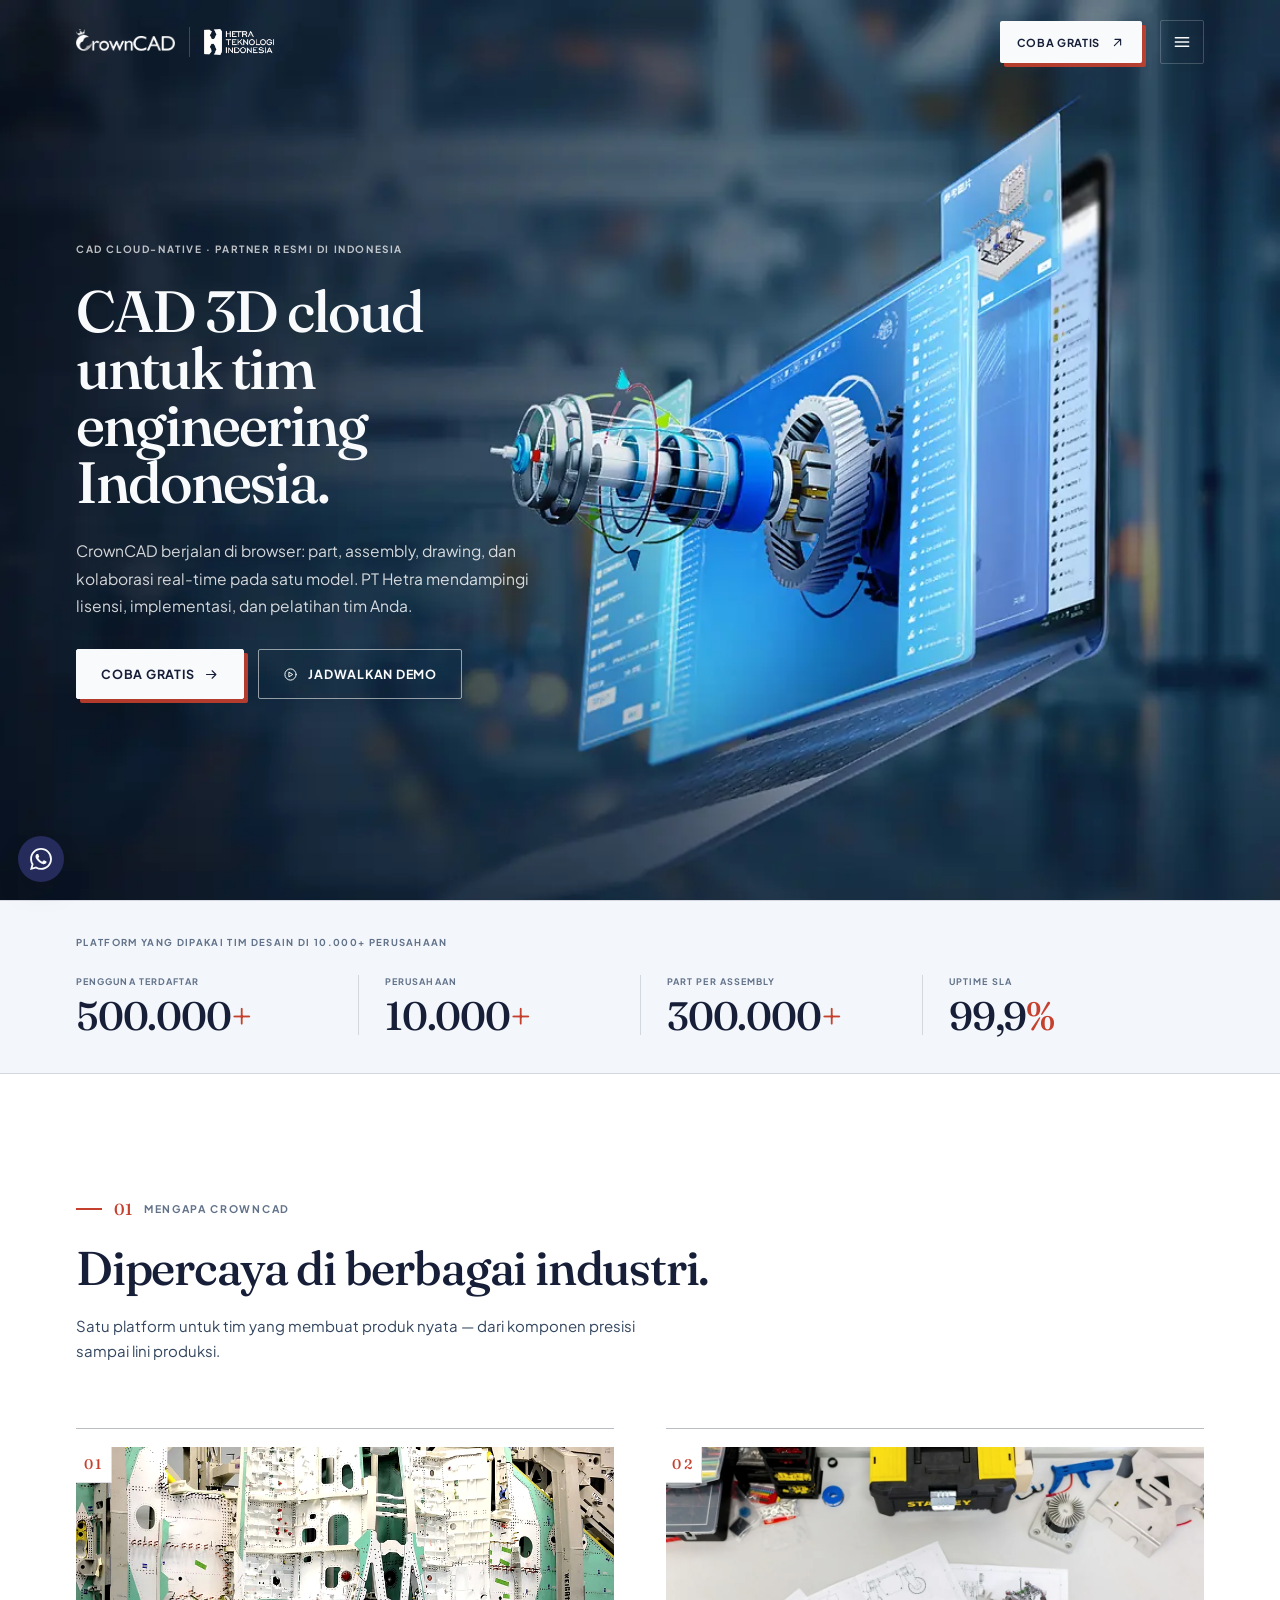
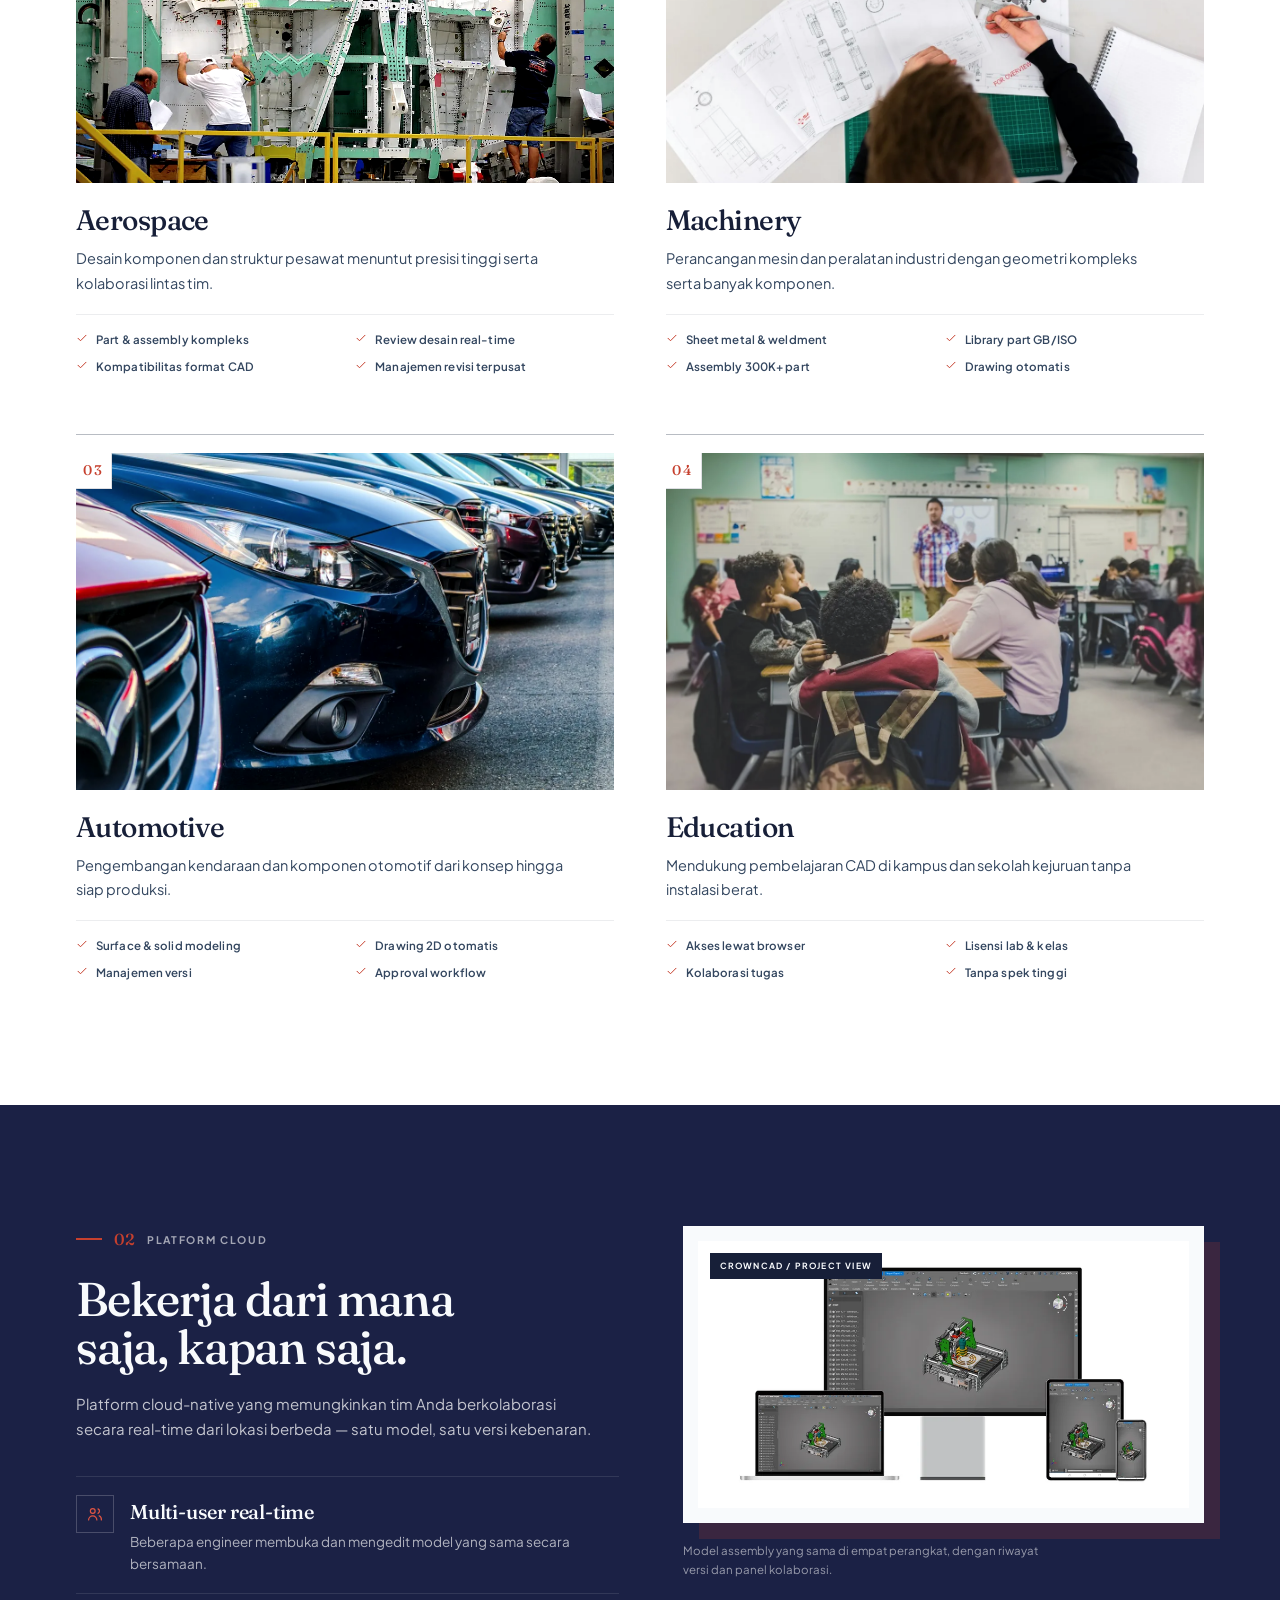
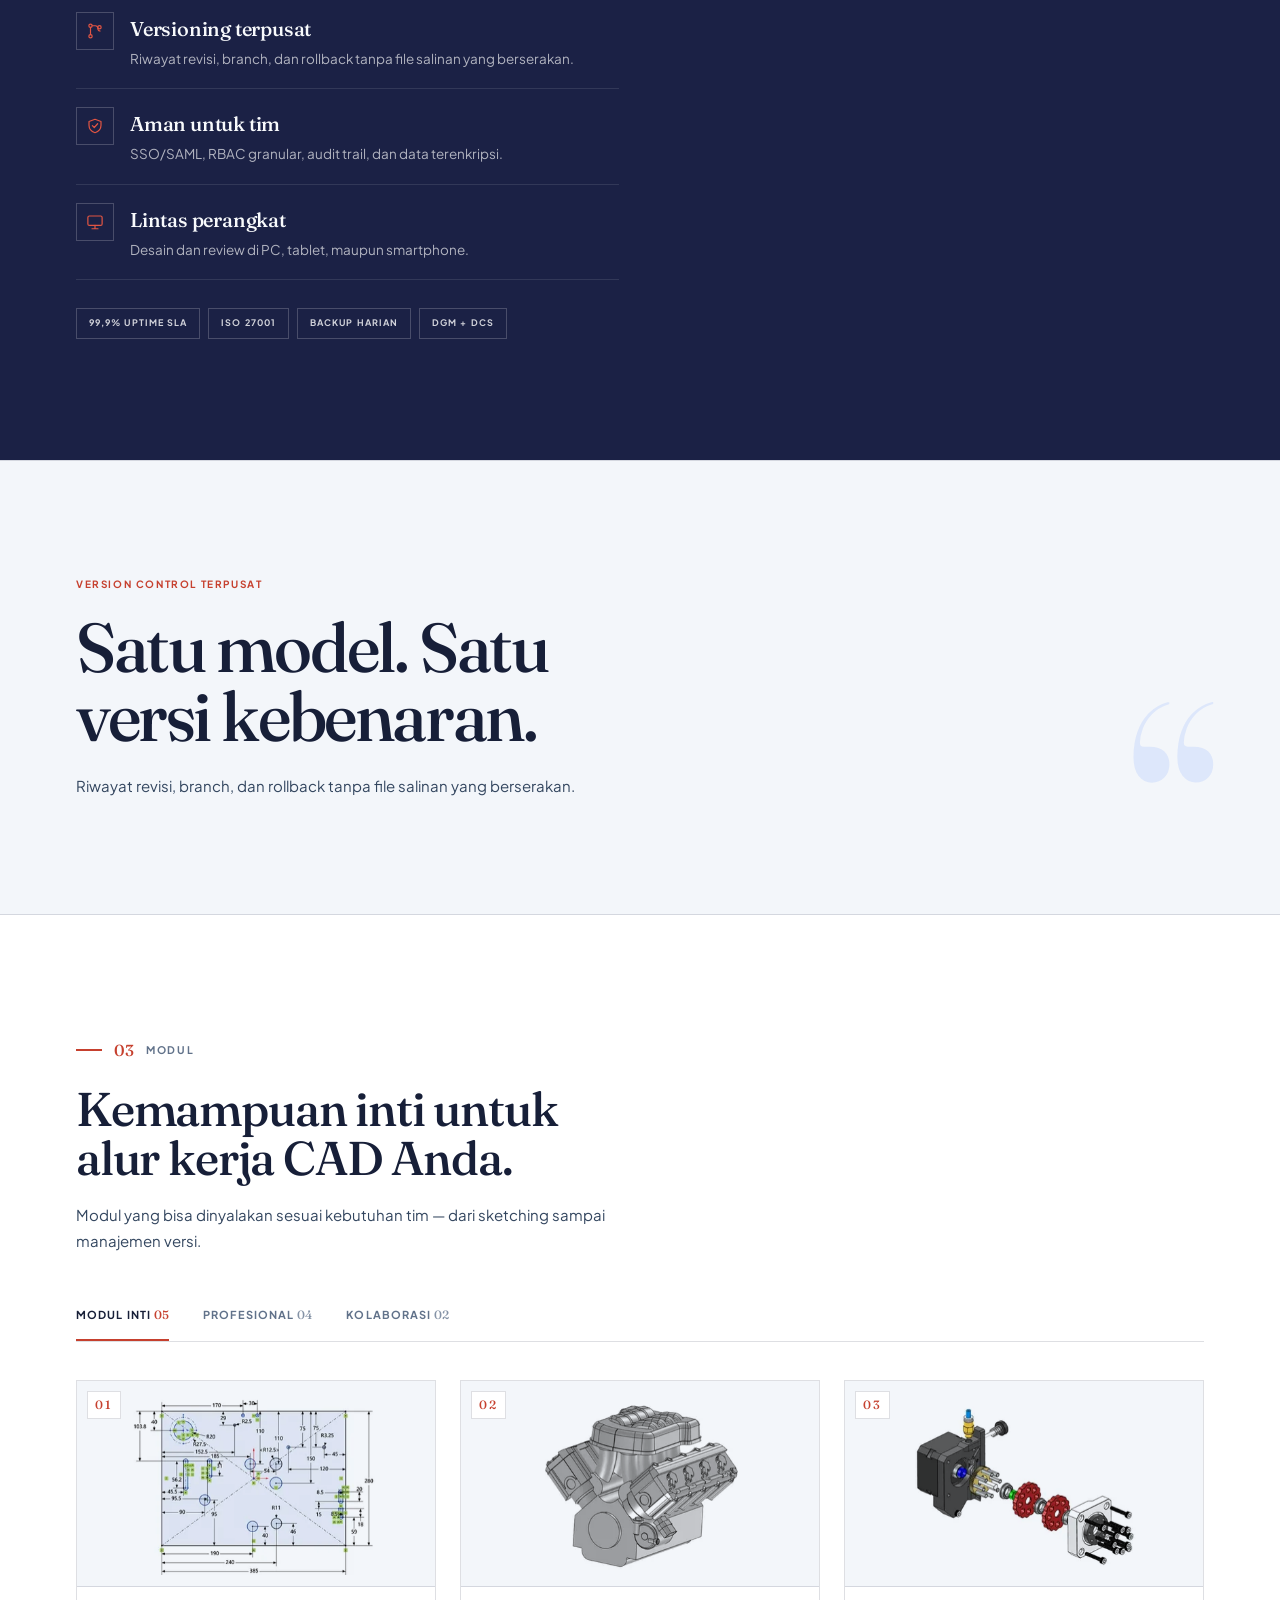
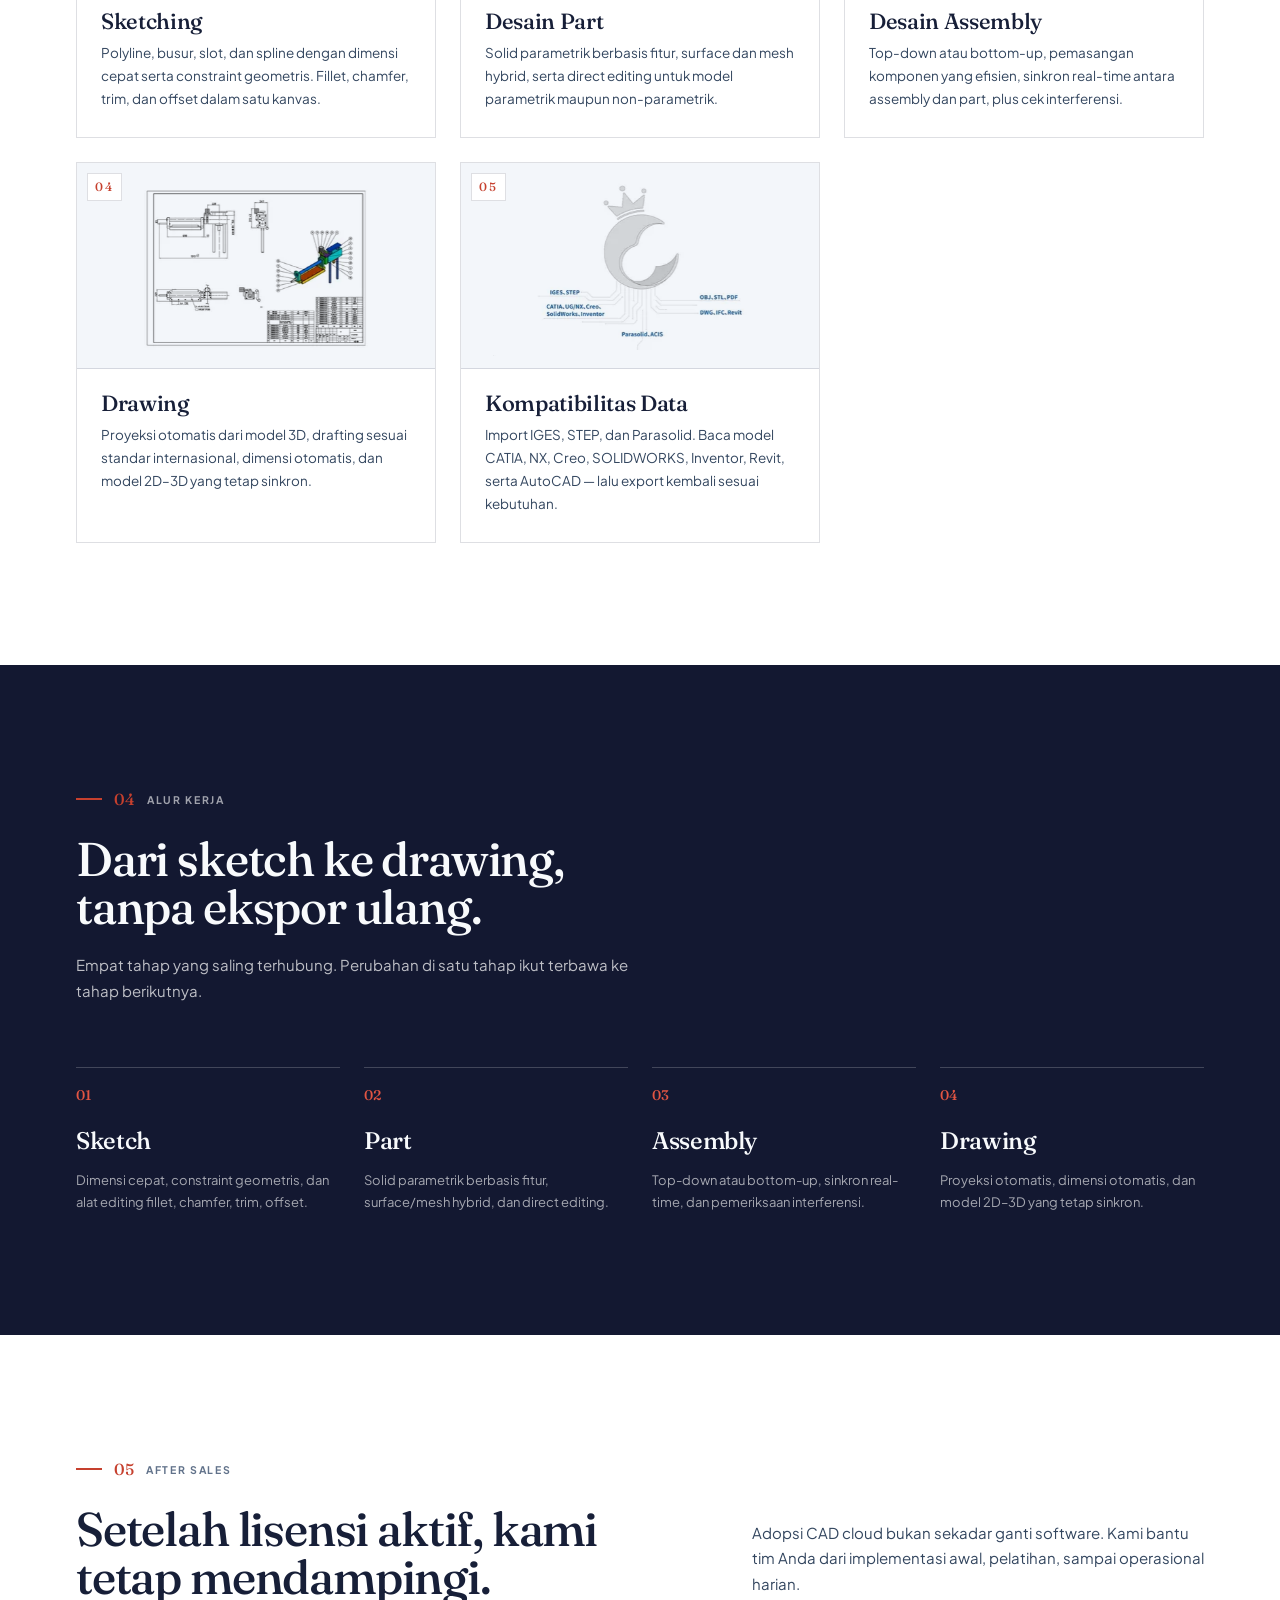
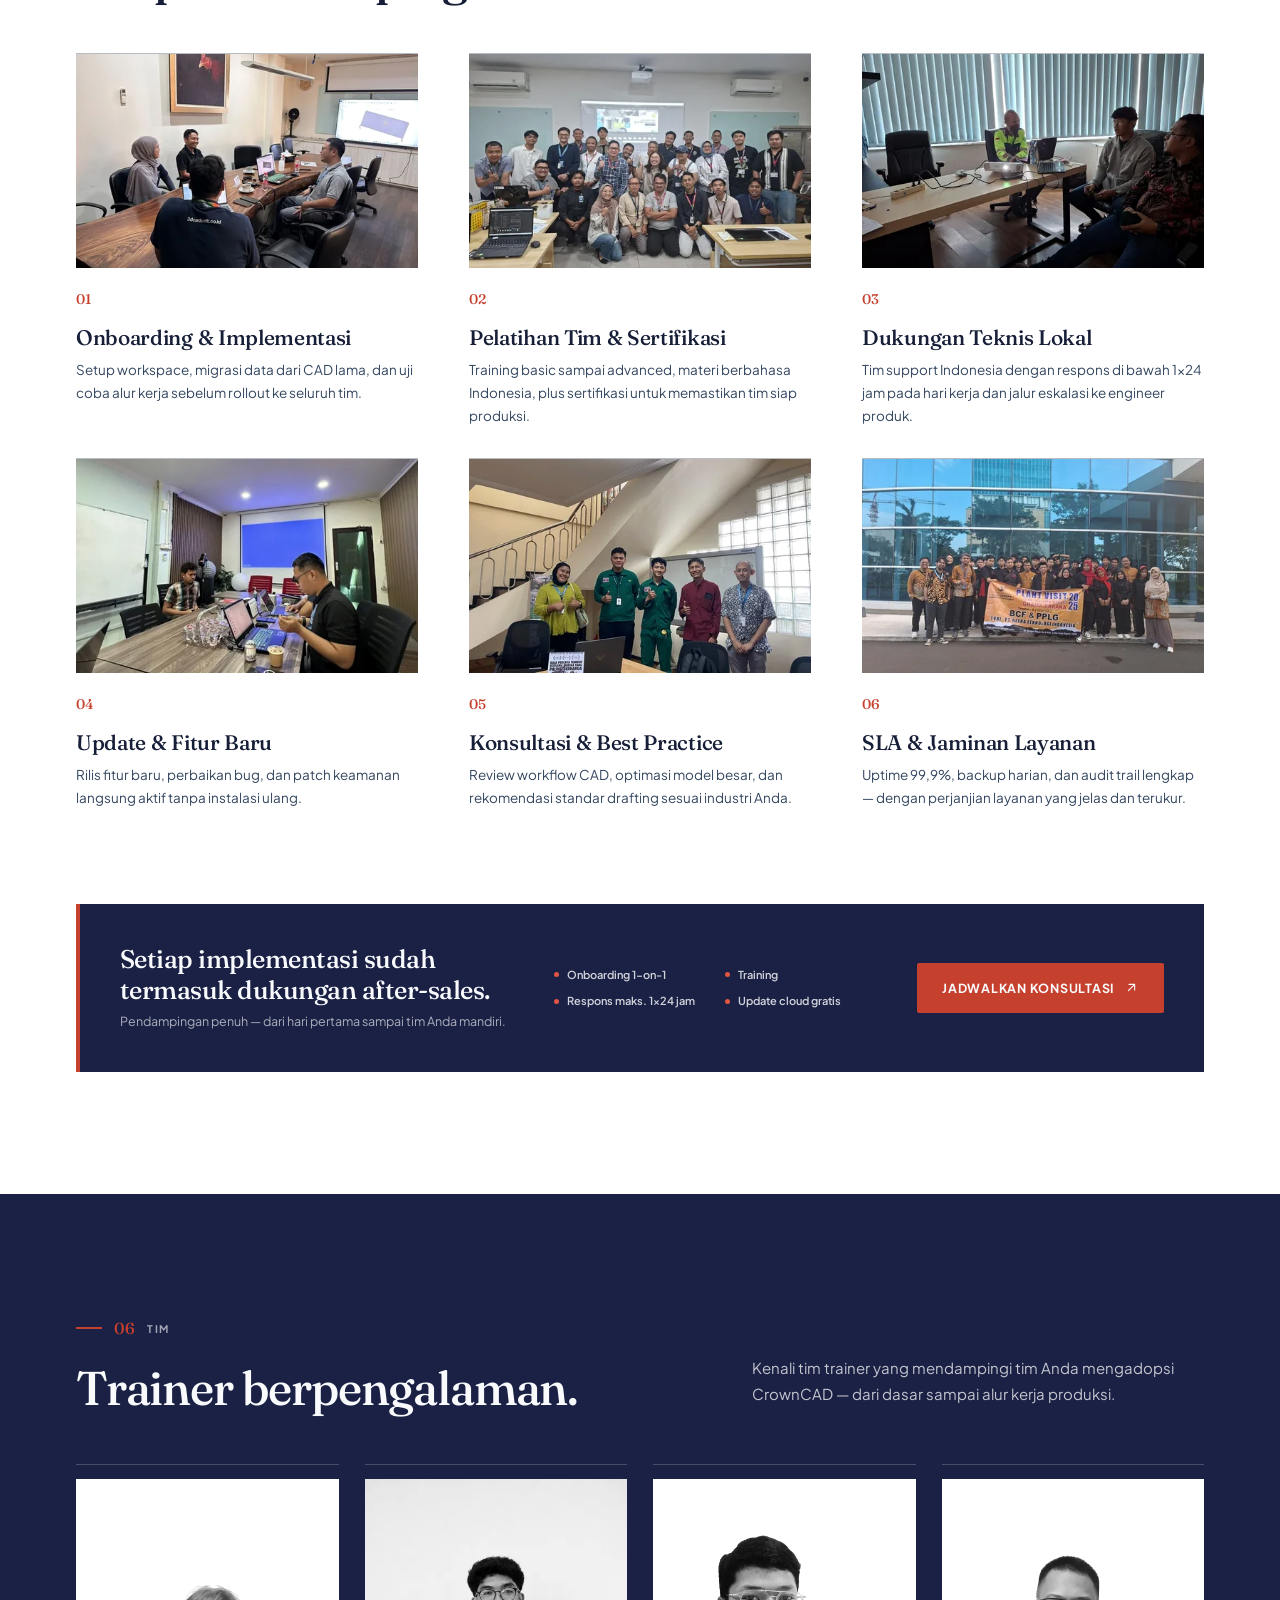
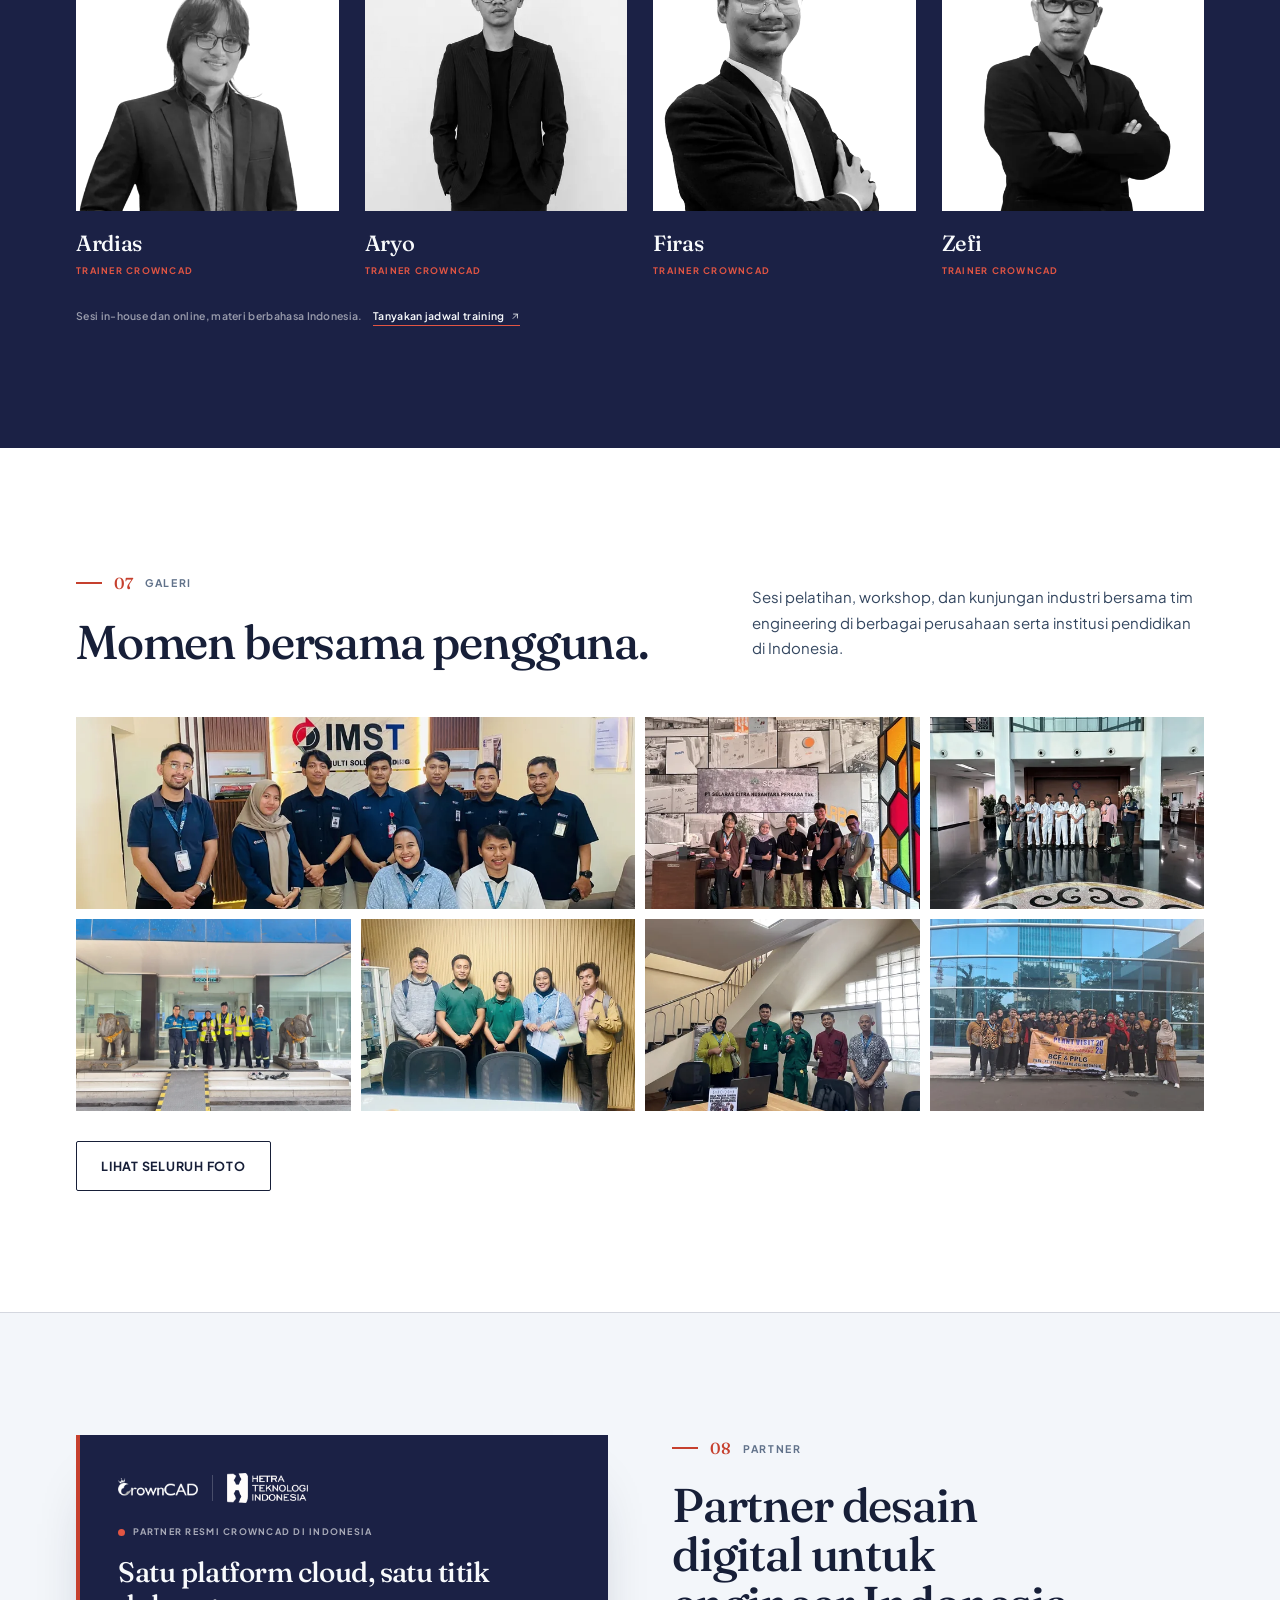
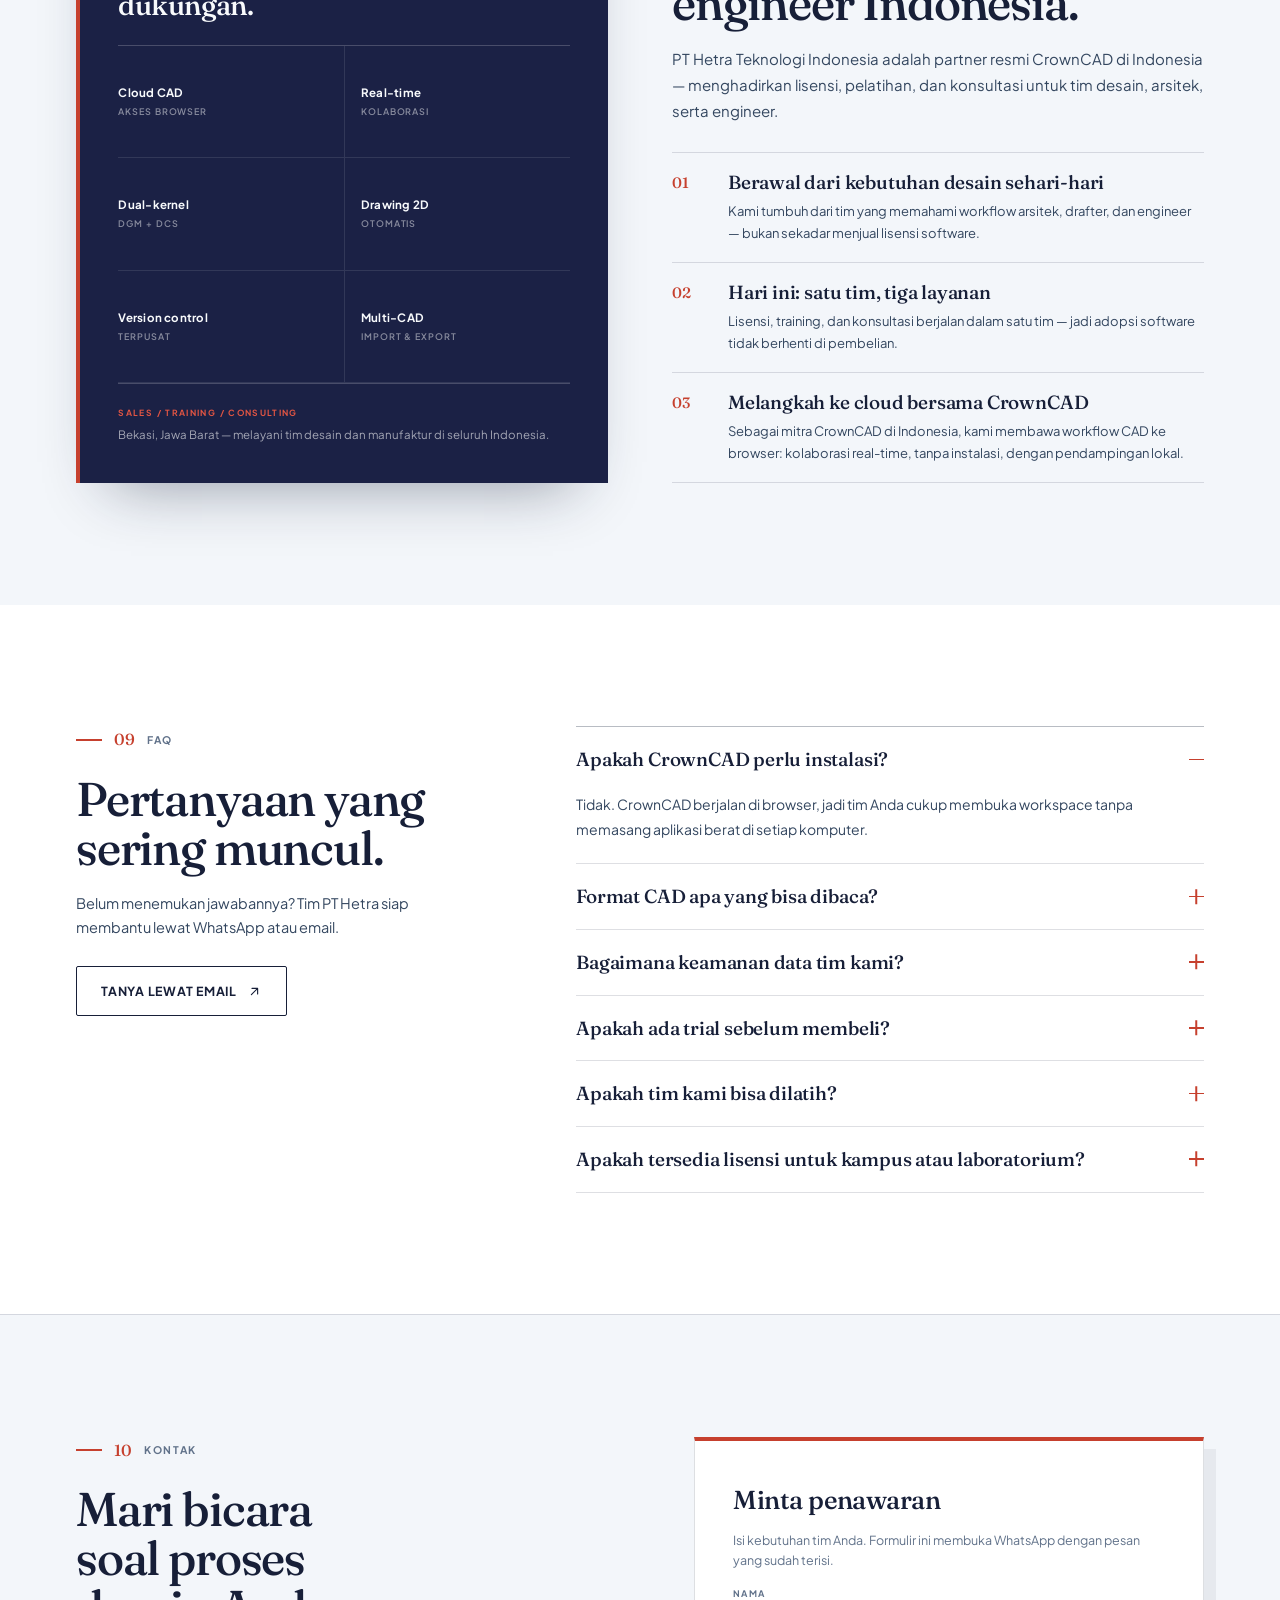
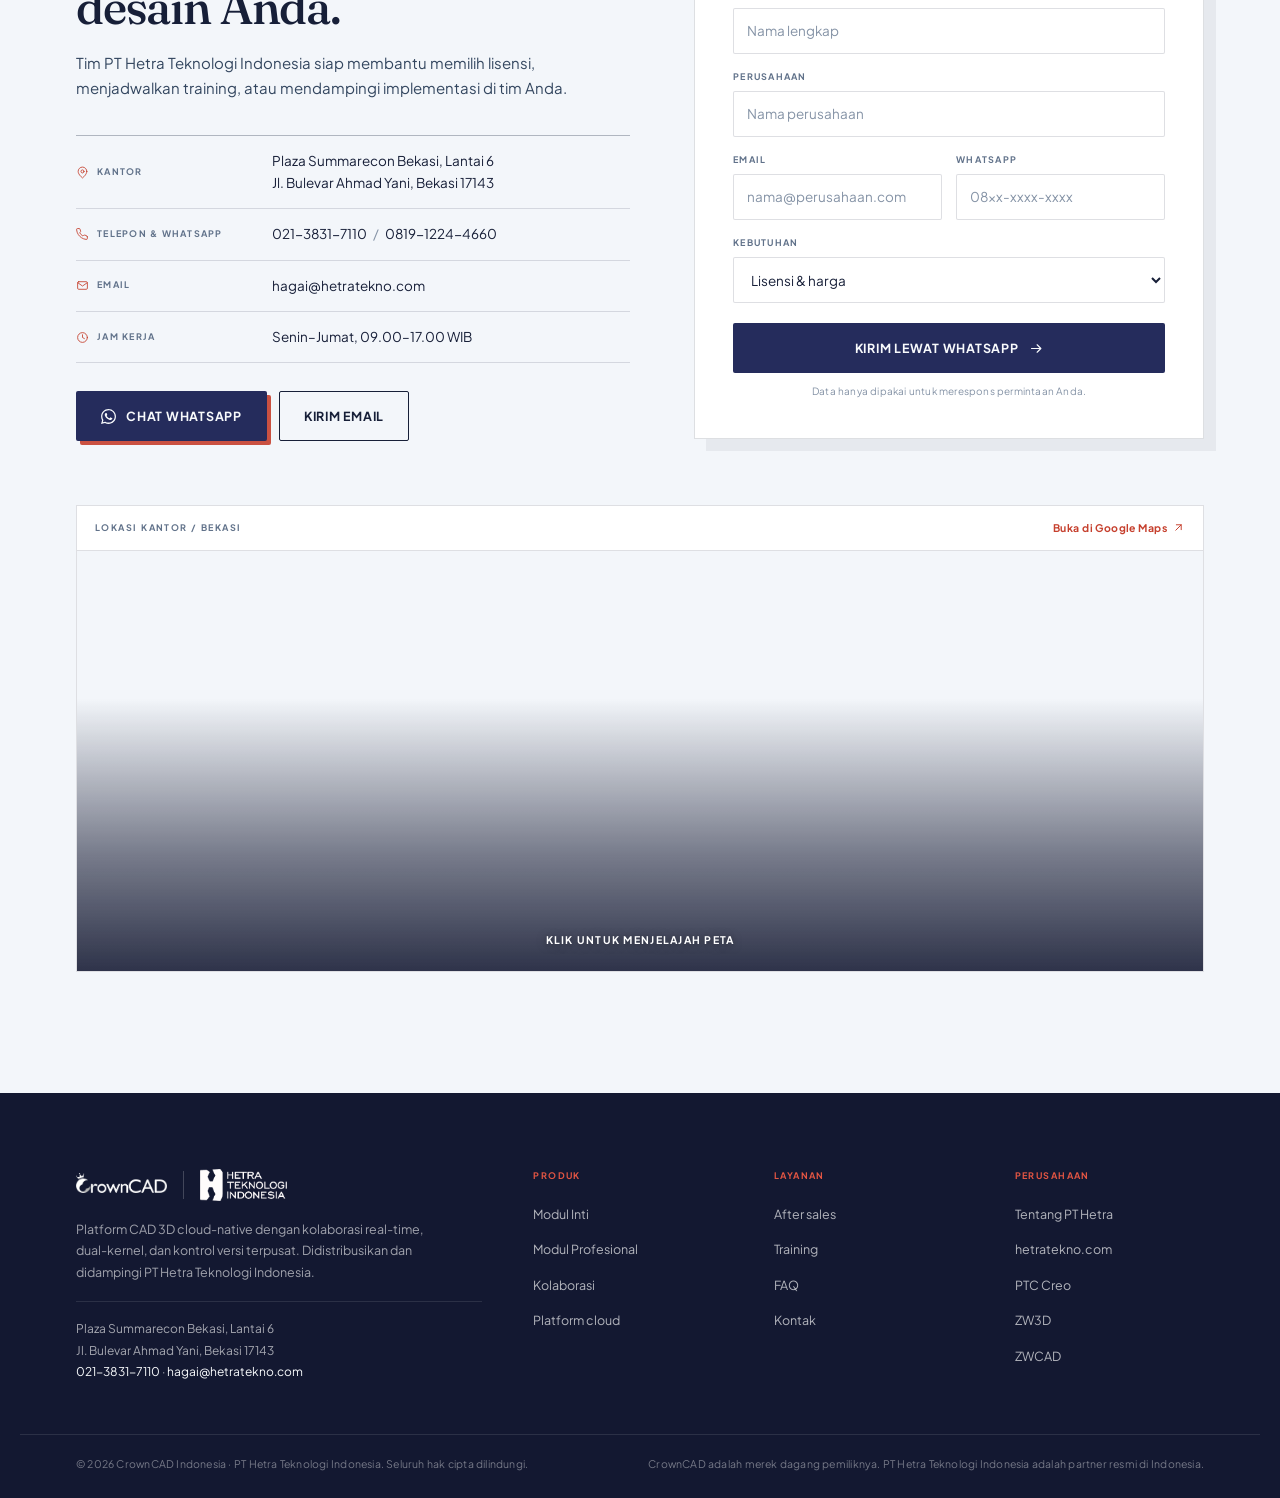
==== commit c8063d00: "Update WhatsApp number and sales email" ====
--- a/index.html
+++ b/index.html
@@ -48,7 +48,7 @@
       "@type": "ContactPoint",
       "telephone": "+62-21-3831-7110",
       "contactType": "sales",
-      "email": "adam@hetratekno.com",
+      "email": "hagai@hetratekno.com",
       "areaServed": "ID",
       "availableLanguage": ["id", "en"]
     }
@@ -113,7 +113,7 @@
       </nav>
 
       <div class="nav-actions">
-        <a class="btn btn-sm btn-primary" href="https://wa.me/6283815512745?text=Halo%20PT%20Hetra%2C%20saya%20ingin%20mencoba%20CrownCAD%20untuk%20tim%20kami." target="_blank" rel="noopener">
+        <a class="btn btn-sm btn-primary" href="https://wa.me/6281912244660?text=Halo%20PT%20Hetra%2C%20saya%20ingin%20mencoba%20CrownCAD%20untuk%20tim%20kami." target="_blank" rel="noopener">
           Coba gratis <svg class="i" aria-hidden="true"><use href="#i-arrow-up-right"></use></svg>
         </a>
         <button class="menu-btn" id="menuBtn" type="button" aria-label="Buka menu" aria-expanded="false" aria-controls="mobileMenu">
@@ -145,8 +145,8 @@
       <a href="#kontak"><span>10</span>Kontak</a>
     </nav>
     <div class="mobile-foot">
-      <a class="btn btn-primary" href="https://wa.me/6283815512745?text=Halo%20PT%20Hetra%2C%20saya%20ingin%20mencoba%20CrownCAD." target="_blank" rel="noopener">Coba gratis</a>
-      <a class="btn btn-outline" href="mailto:adam@hetratekno.com">adam@hetratekno.com</a>
+      <a class="btn btn-primary" href="https://wa.me/6281912244660?text=Halo%20PT%20Hetra%2C%20saya%20ingin%20mencoba%20CrownCAD." target="_blank" rel="noopener">Coba gratis</a>
+      <a class="btn btn-outline" href="mailto:hagai@hetratekno.com">hagai@hetratekno.com</a>
       <p>PT Hetra Teknologi Indonesia<br>Plaza Summarecon Bekasi, Lantai 6</p>
     </div>
   </div>
@@ -161,7 +161,7 @@
           <h1>CAD 3D cloud untuk tim engineering Indonesia.</h1>
           <p class="hero-sub">CrownCAD berjalan di browser: part, assembly, drawing, dan kolaborasi real-time pada satu model. PT Hetra mendampingi lisensi, implementasi, dan pelatihan tim Anda.</p>
           <div class="hero-actions">
-            <a class="btn btn-light" href="https://wa.me/6283815512745?text=Halo%20PT%20Hetra%2C%20saya%20ingin%20mencoba%20CrownCAD%20gratis%2030%20hari%20untuk%20tim%20kami." target="_blank" rel="noopener">
+            <a class="btn btn-light" href="https://wa.me/6281912244660?text=Halo%20PT%20Hetra%2C%20saya%20ingin%20mencoba%20CrownCAD%20gratis%2030%20hari%20untuk%20tim%20kami." target="_blank" rel="noopener">
               Coba gratis<svg class="i" aria-hidden="true"><use href="#i-arrow-right"></use></svg>
             </a>
             <a class="btn btn-ghost" href="#kontak">
@@ -581,7 +581,7 @@
             <li><span></span>Respons maks. 1×24 jam</li>
             <li><span></span>Update cloud gratis</li>
           </ul>
-          <a class="btn btn-primary" href="https://wa.me/6283815512745?text=Halo%20PT%20Hetra%2C%20saya%20ingin%20menjadwalkan%20konsultasi%20implementasi%20CrownCAD." target="_blank" rel="noopener">Jadwalkan konsultasi <svg class="i" aria-hidden="true"><use href="#i-arrow-up-right"></use></svg></a>
+          <a class="btn btn-primary" href="https://wa.me/6281912244660?text=Halo%20PT%20Hetra%2C%20saya%20ingin%20menjadwalkan%20konsultasi%20implementasi%20CrownCAD." target="_blank" rel="noopener">Jadwalkan konsultasi <svg class="i" aria-hidden="true"><use href="#i-arrow-up-right"></use></svg></a>
         </div>
       </div>
     </section>
@@ -615,7 +615,7 @@
             <figcaption><strong>Zefi</strong><span>Trainer CrownCAD</span></figcaption>
           </figure>
         </div>
-        <p class="trainer-note">Sesi in-house dan online, materi berbahasa Indonesia. <a href="https://wa.me/6283815512745?text=Halo%20PT%20Hetra%2C%20saya%20ingin%20informasi%20jadwal%20training%20CrownCAD." target="_blank" rel="noopener">Tanyakan jadwal training <svg class="i" aria-hidden="true"><use href="#i-arrow-up-right"></use></svg></a></p>
+        <p class="trainer-note">Sesi in-house dan online, materi berbahasa Indonesia. <a href="https://wa.me/6281912244660?text=Halo%20PT%20Hetra%2C%20saya%20ingin%20informasi%20jadwal%20training%20CrownCAD." target="_blank" rel="noopener">Tanyakan jadwal training <svg class="i" aria-hidden="true"><use href="#i-arrow-up-right"></use></svg></a></p>
       </div>
     </section>
 
@@ -743,7 +743,7 @@
           <p class="kicker"><span class="mono">09</span> FAQ</p>
           <h2>Pertanyaan yang sering muncul.</h2>
           <p class="lead">Belum menemukan jawabannya? Tim PT Hetra siap membantu lewat WhatsApp atau email.</p>
-          <a class="btn btn-outline" href="mailto:adam@hetratekno.com">Tanya lewat email <svg class="i" aria-hidden="true"><use href="#i-arrow-up-right"></use></svg></a>
+          <a class="btn btn-outline" href="mailto:hagai@hetratekno.com">Tanya lewat email <svg class="i" aria-hidden="true"><use href="#i-arrow-up-right"></use></svg></a>
         </div>
         <div class="faq-list">
           <details class="faq-item" open>
@@ -790,11 +790,11 @@
               </div>
               <div>
                 <dt><svg class="i" aria-hidden="true"><use href="#i-phone"></use></svg>Telepon &amp; WhatsApp</dt>
-                <dd><a href="tel:+622138317110">021-3831-7110</a><span class="sep" aria-hidden="true">/</span><a href="https://wa.me/6283815512745" target="_blank" rel="noopener">0838-1551-2745</a></dd>
+                <dd><a href="tel:+622138317110">021-3831-7110</a><span class="sep" aria-hidden="true">/</span><a href="https://wa.me/6281912244660" target="_blank" rel="noopener">0819-1224-4660</a></dd>
               </div>
               <div>
                 <dt><svg class="i" aria-hidden="true"><use href="#i-mail"></use></svg>Email</dt>
-                <dd><a href="mailto:adam@hetratekno.com">adam@hetratekno.com</a></dd>
+                <dd><a href="mailto:hagai@hetratekno.com">hagai@hetratekno.com</a></dd>
               </div>
               <div>
                 <dt><svg class="i" aria-hidden="true"><use href="#i-clock"></use></svg>Jam kerja</dt>
@@ -803,8 +803,8 @@
             </dl>
 
             <div class="contact-actions">
-              <a class="btn btn-primary" href="https://wa.me/6283815512745?text=Halo%20PT%20Hetra%2C%20saya%20ingin%20konsultasi%20CrownCAD." target="_blank" rel="noopener"><svg class="i" aria-hidden="true"><use href="#i-wa"></use></svg>Chat WhatsApp</a>
-              <a class="btn btn-outline" href="mailto:adam@hetratekno.com">Kirim email</a>
+              <a class="btn btn-primary" href="https://wa.me/6281912244660?text=Halo%20PT%20Hetra%2C%20saya%20ingin%20konsultasi%20CrownCAD." target="_blank" rel="noopener"><svg class="i" aria-hidden="true"><use href="#i-wa"></use></svg>Chat WhatsApp</a>
+              <a class="btn btn-outline" href="mailto:hagai@hetratekno.com">Kirim email</a>
             </div>
           </div>
 
@@ -875,7 +875,7 @@
         <address>
           Plaza Summarecon Bekasi, Lantai 6<br>
           Jl. Bulevar Ahmad Yani, Bekasi 17143<br>
-          <a href="tel:+622138317110">021-3831-7110</a> · <a href="mailto:adam@hetratekno.com">adam@hetratekno.com</a>
+          <a href="tel:+622138317110">021-3831-7110</a> · <a href="mailto:hagai@hetratekno.com">hagai@hetratekno.com</a>
         </address>
       </div>
 
@@ -914,7 +914,7 @@
     </div>
   </footer>
 
-  <a class="wa-float" href="https://wa.me/6283815512745?text=Halo%20PT%20Hetra%2C%20saya%20ingin%20informasi%20CrownCAD." target="_blank" rel="noopener" aria-label="Chat WhatsApp dengan PT Hetra">
+  <a class="wa-float" href="https://wa.me/6281912244660?text=Halo%20PT%20Hetra%2C%20saya%20ingin%20informasi%20CrownCAD." target="_blank" rel="noopener" aria-label="Chat WhatsApp dengan PT Hetra">
     <span class="wa-icon"><svg class="i" aria-hidden="true"><use href="#i-wa"></use></svg></span>
     <span class="wa-text">Chat dengan kami</span>
   </a>
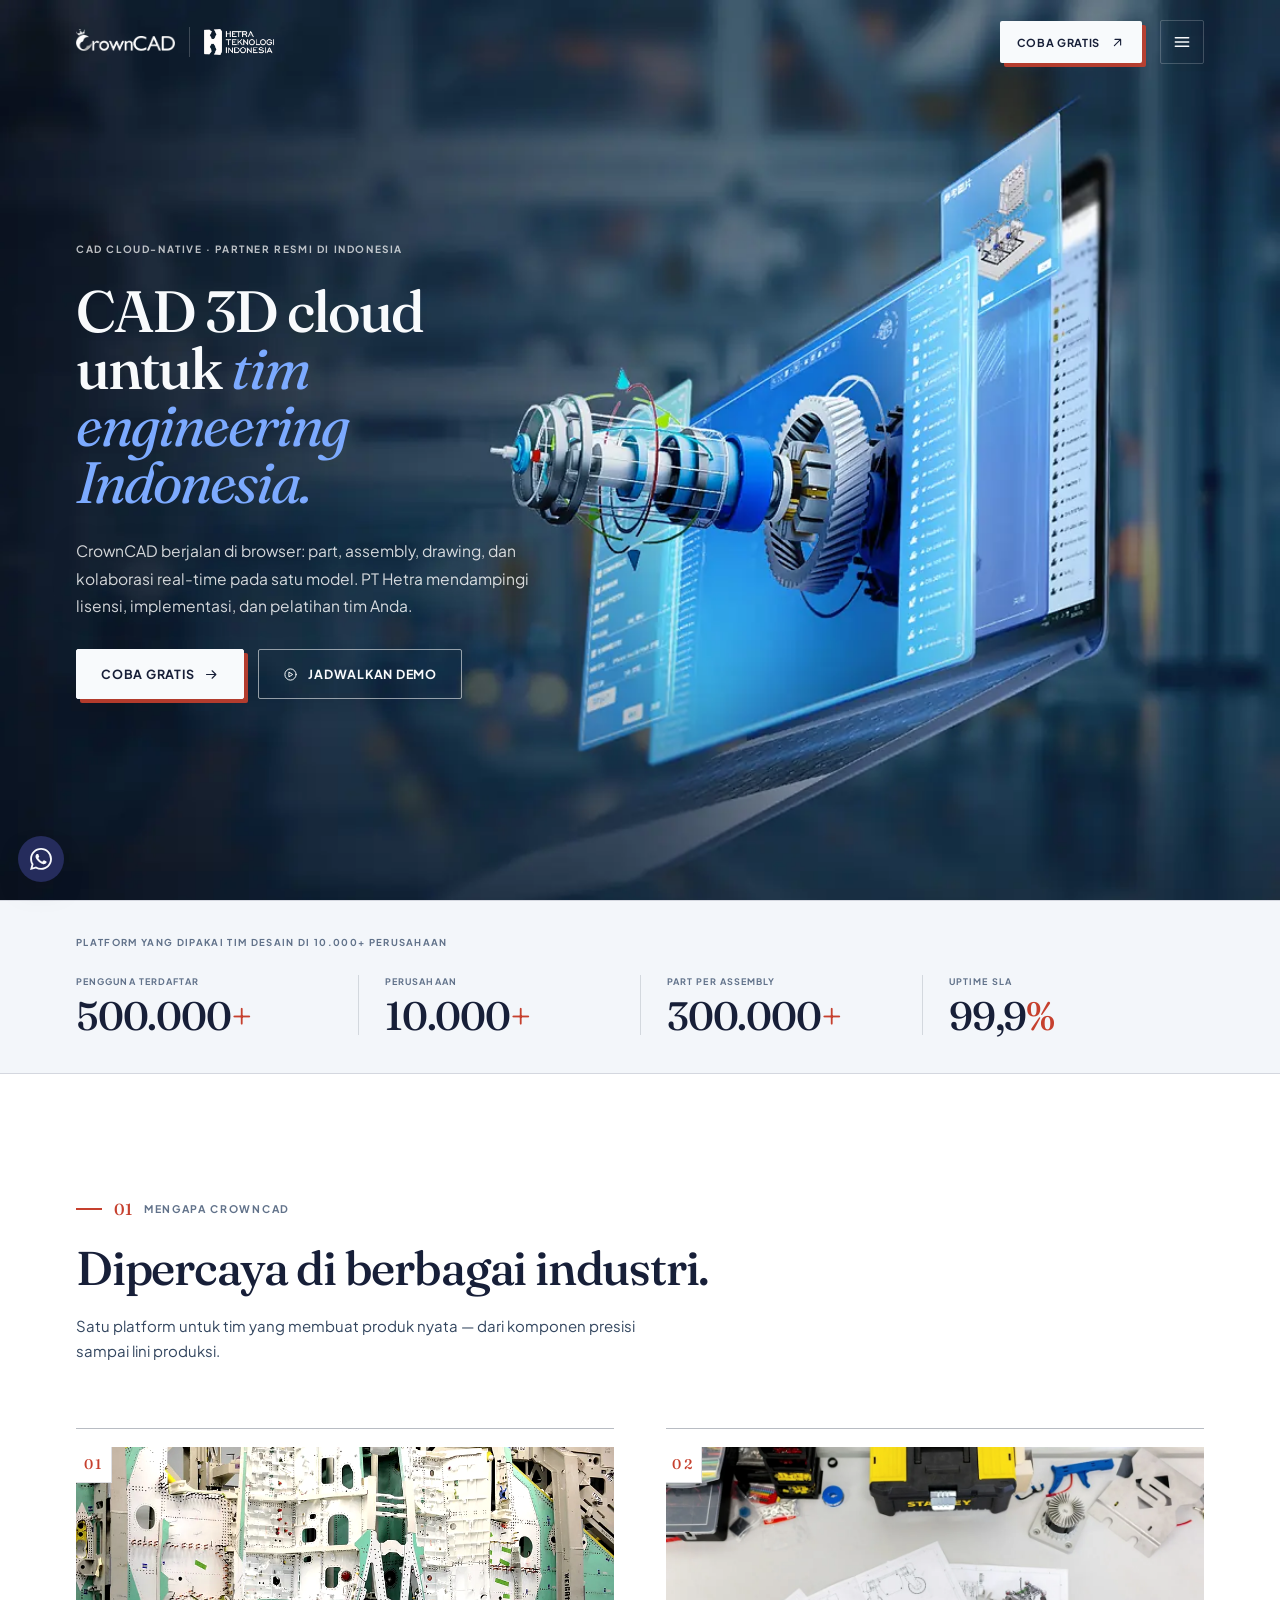
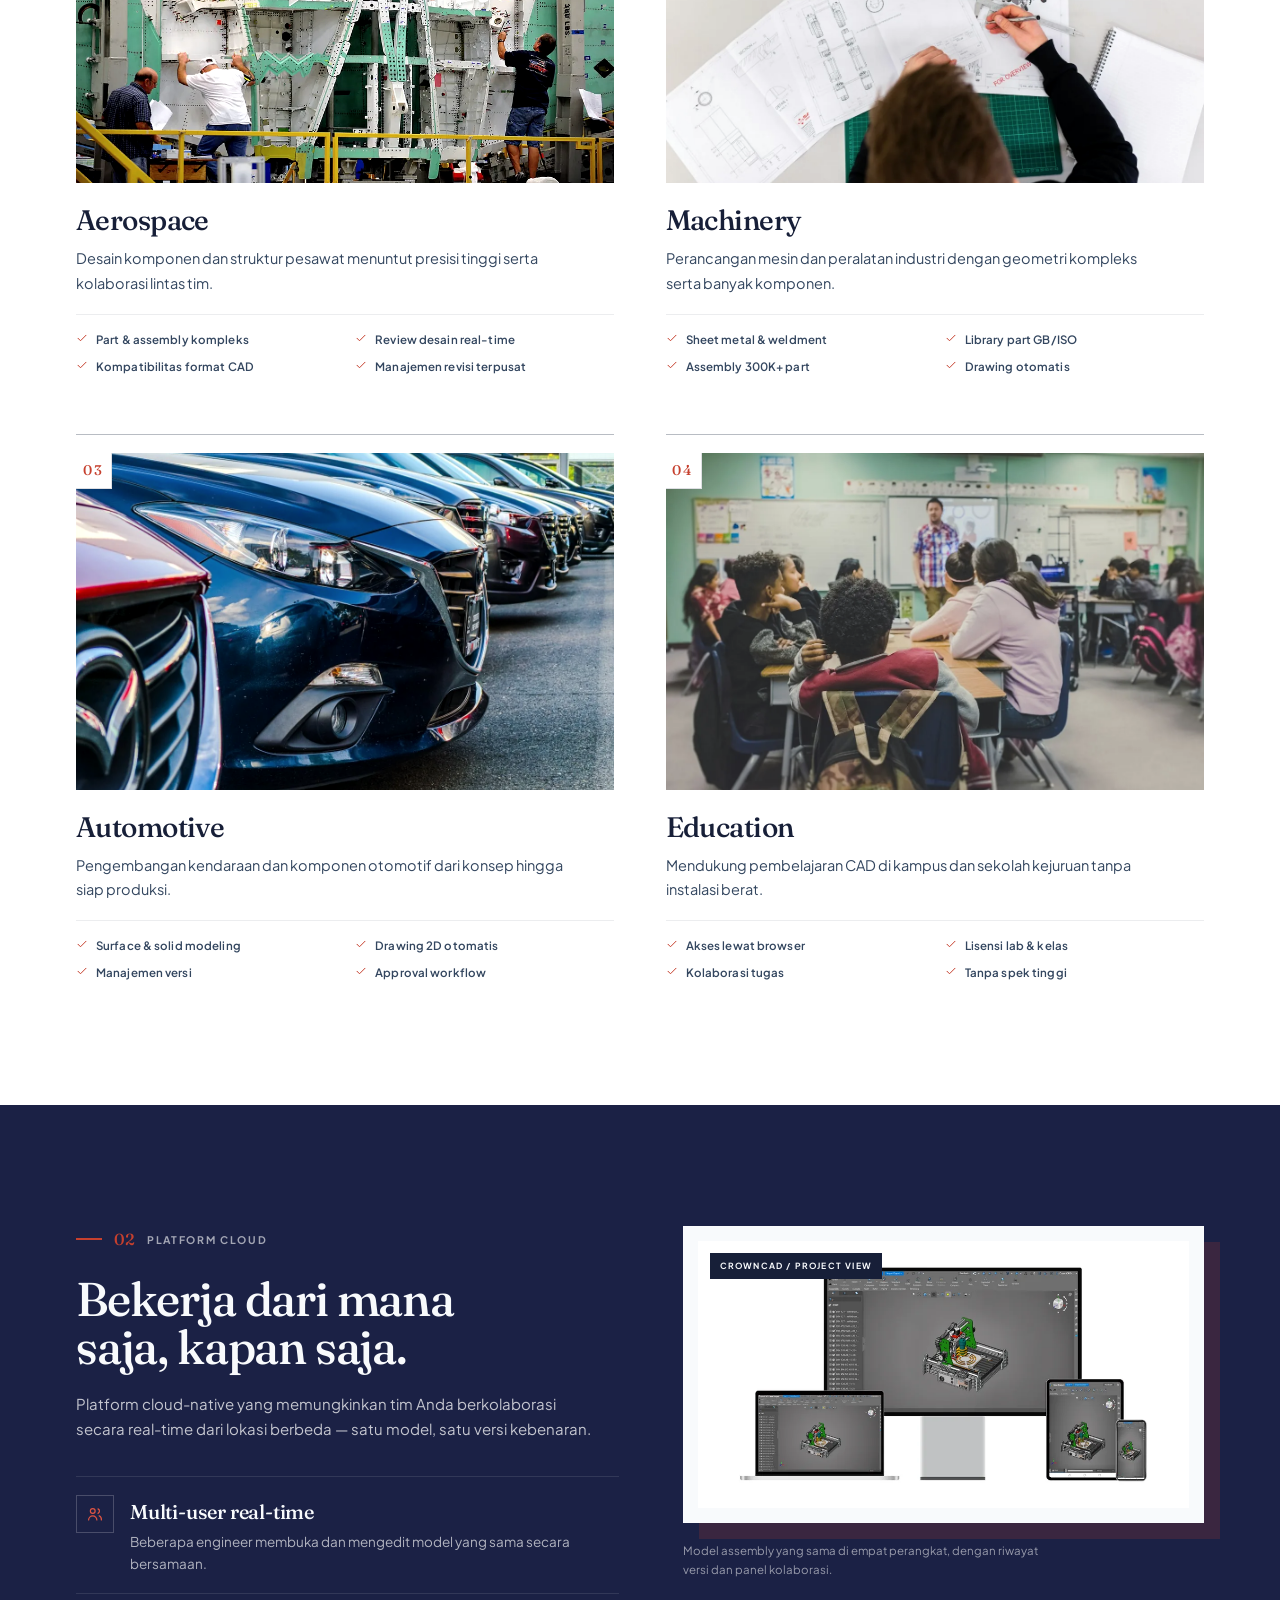
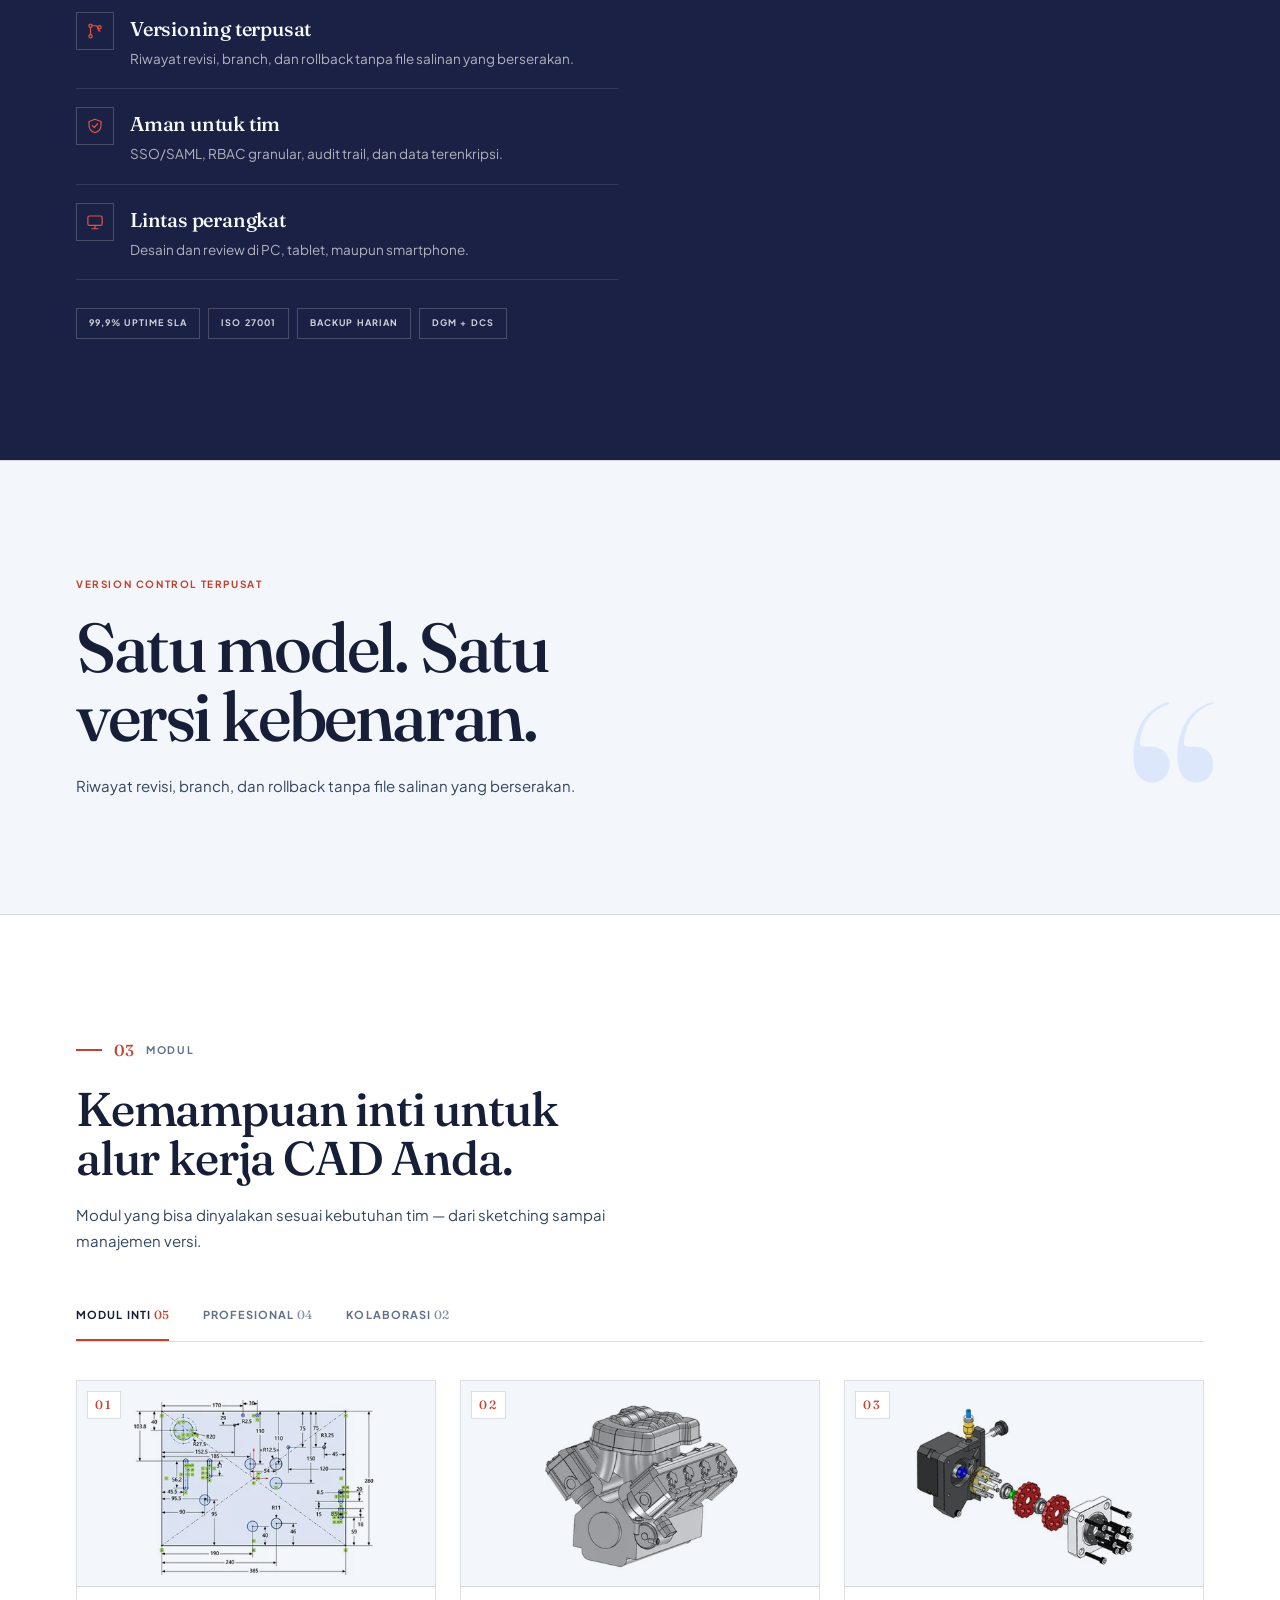
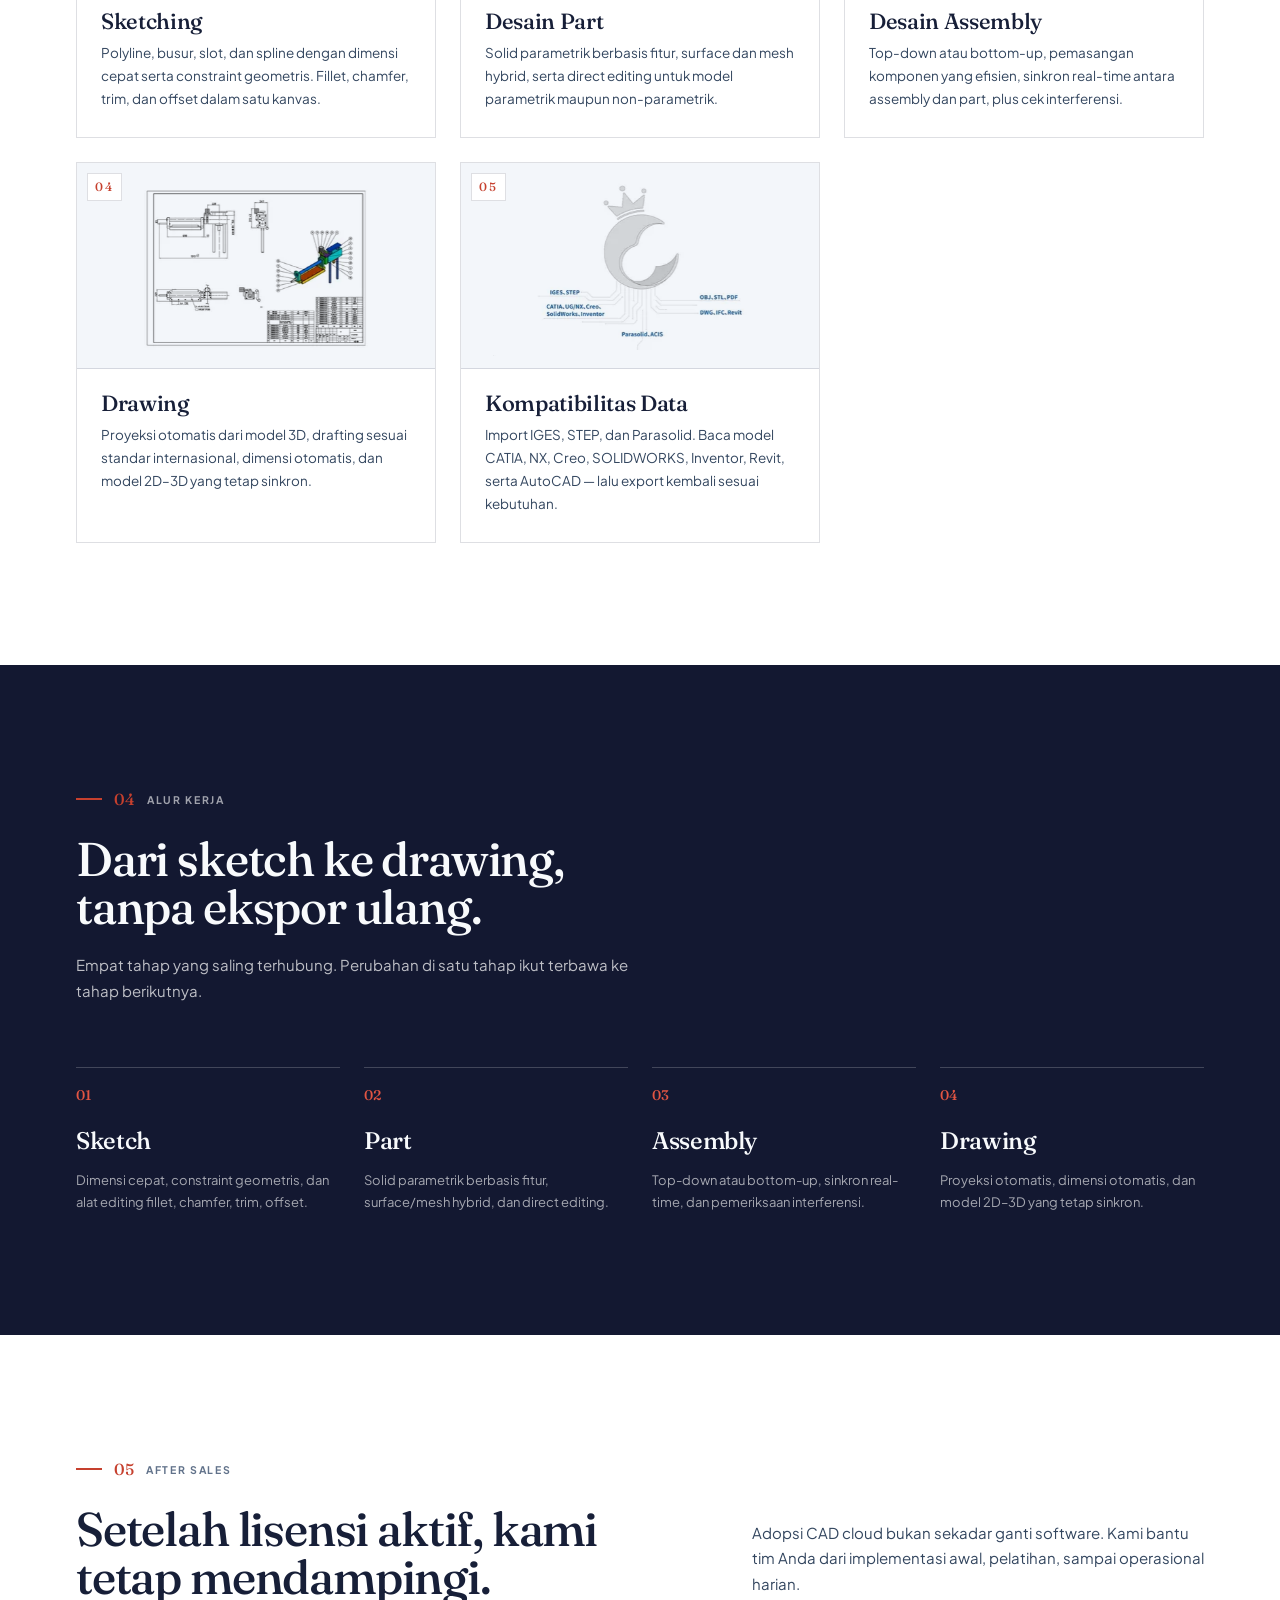
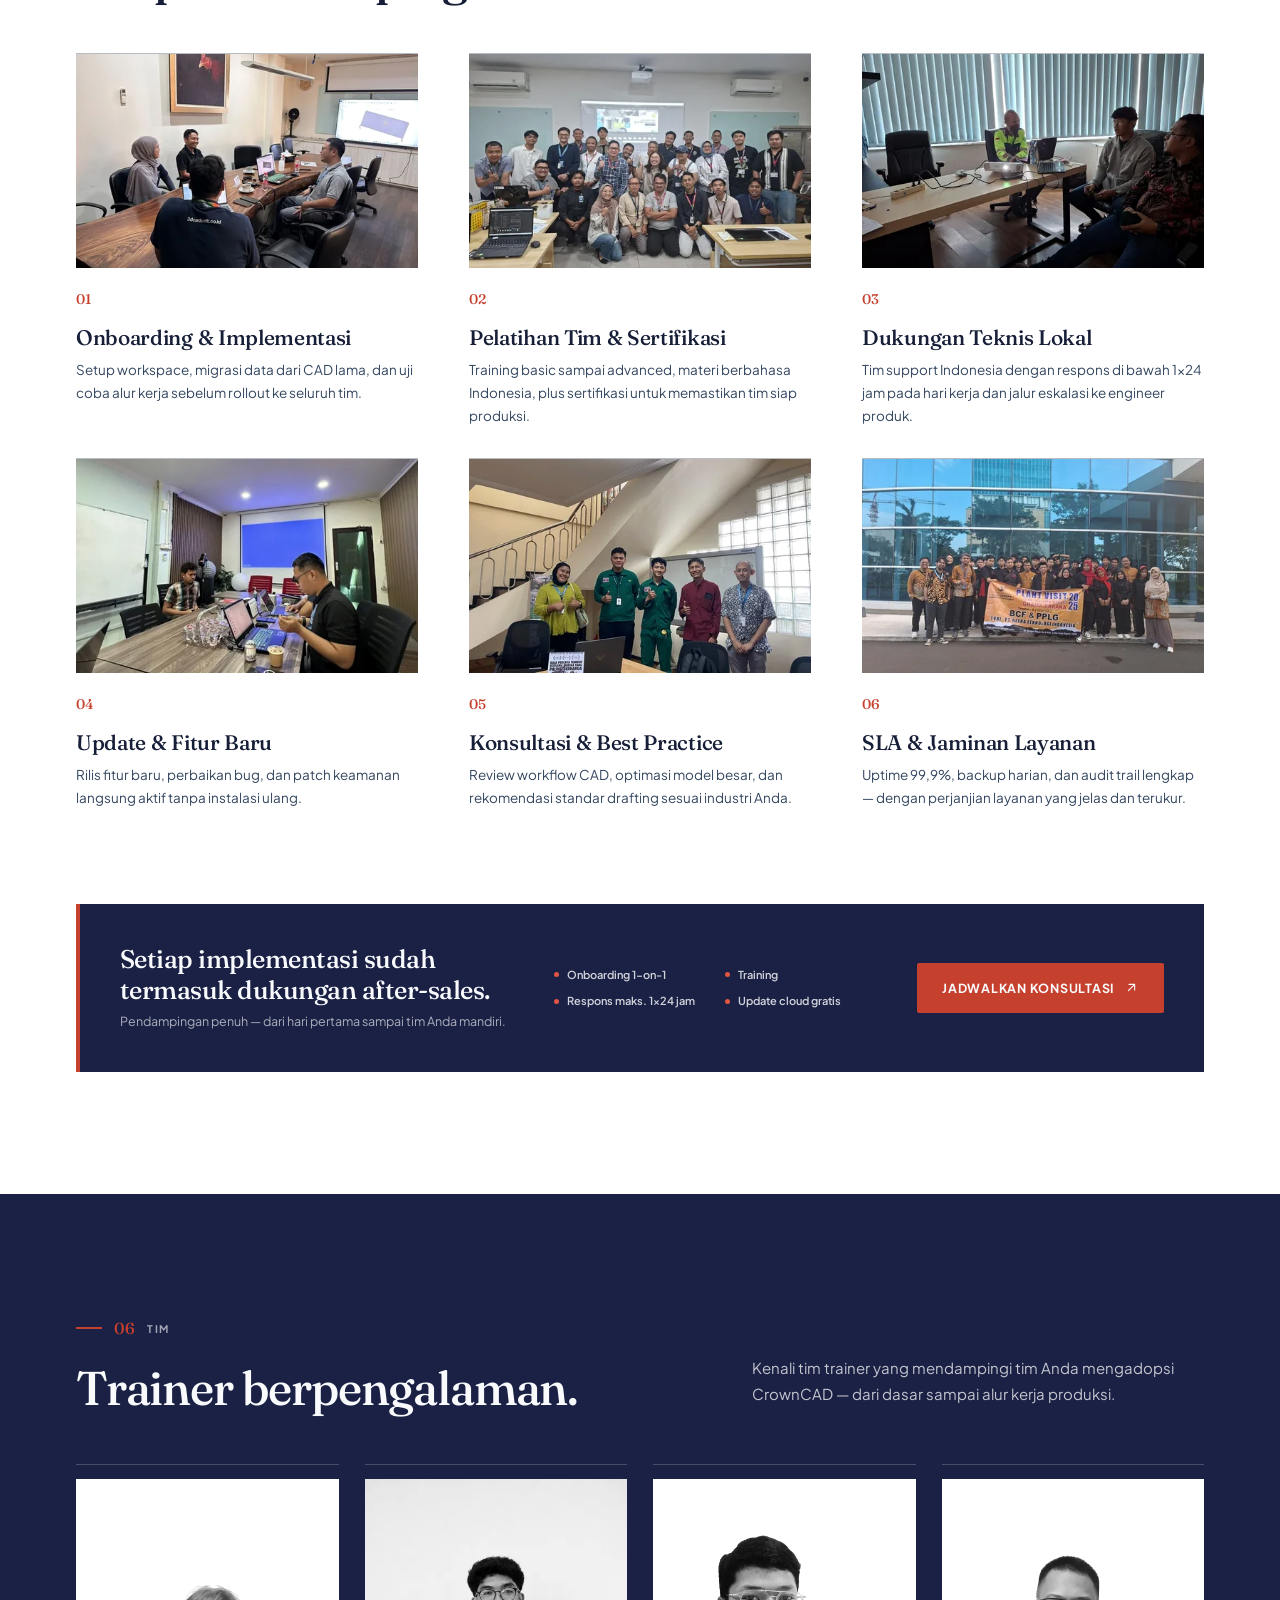
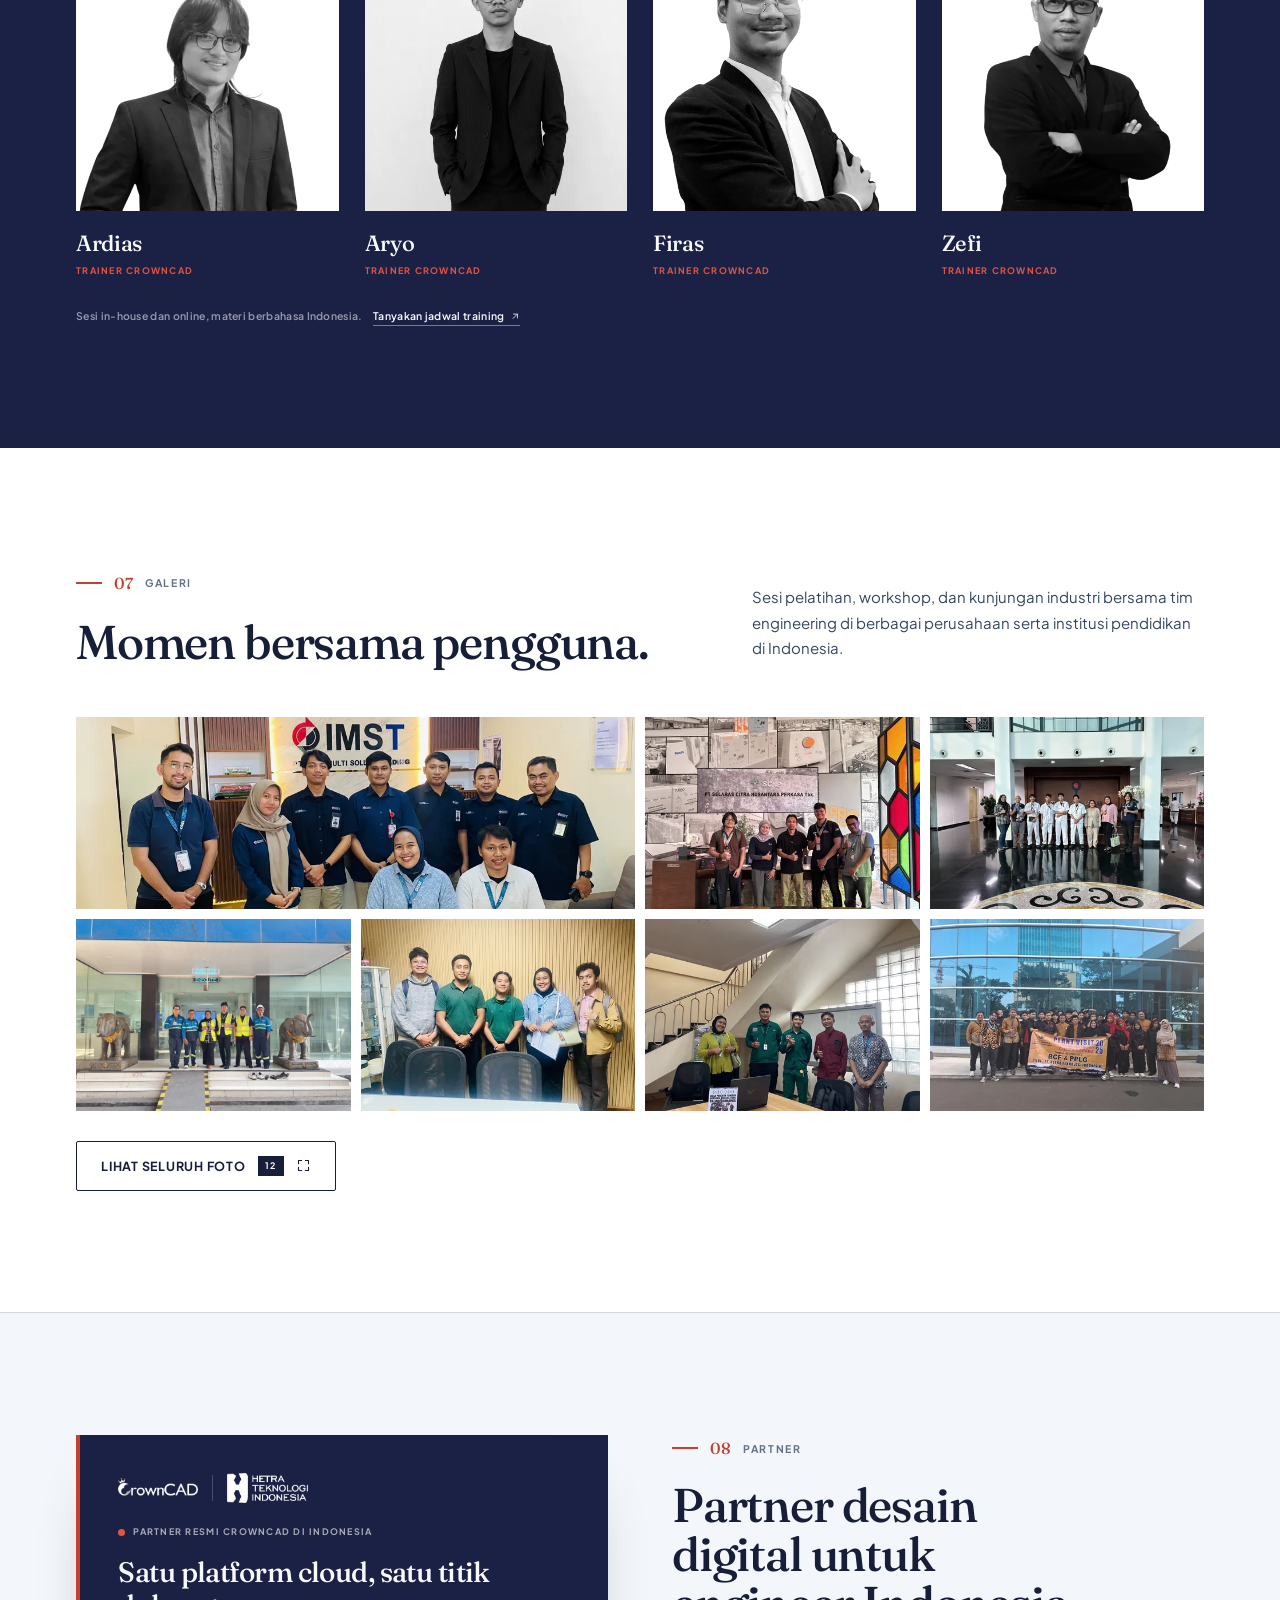
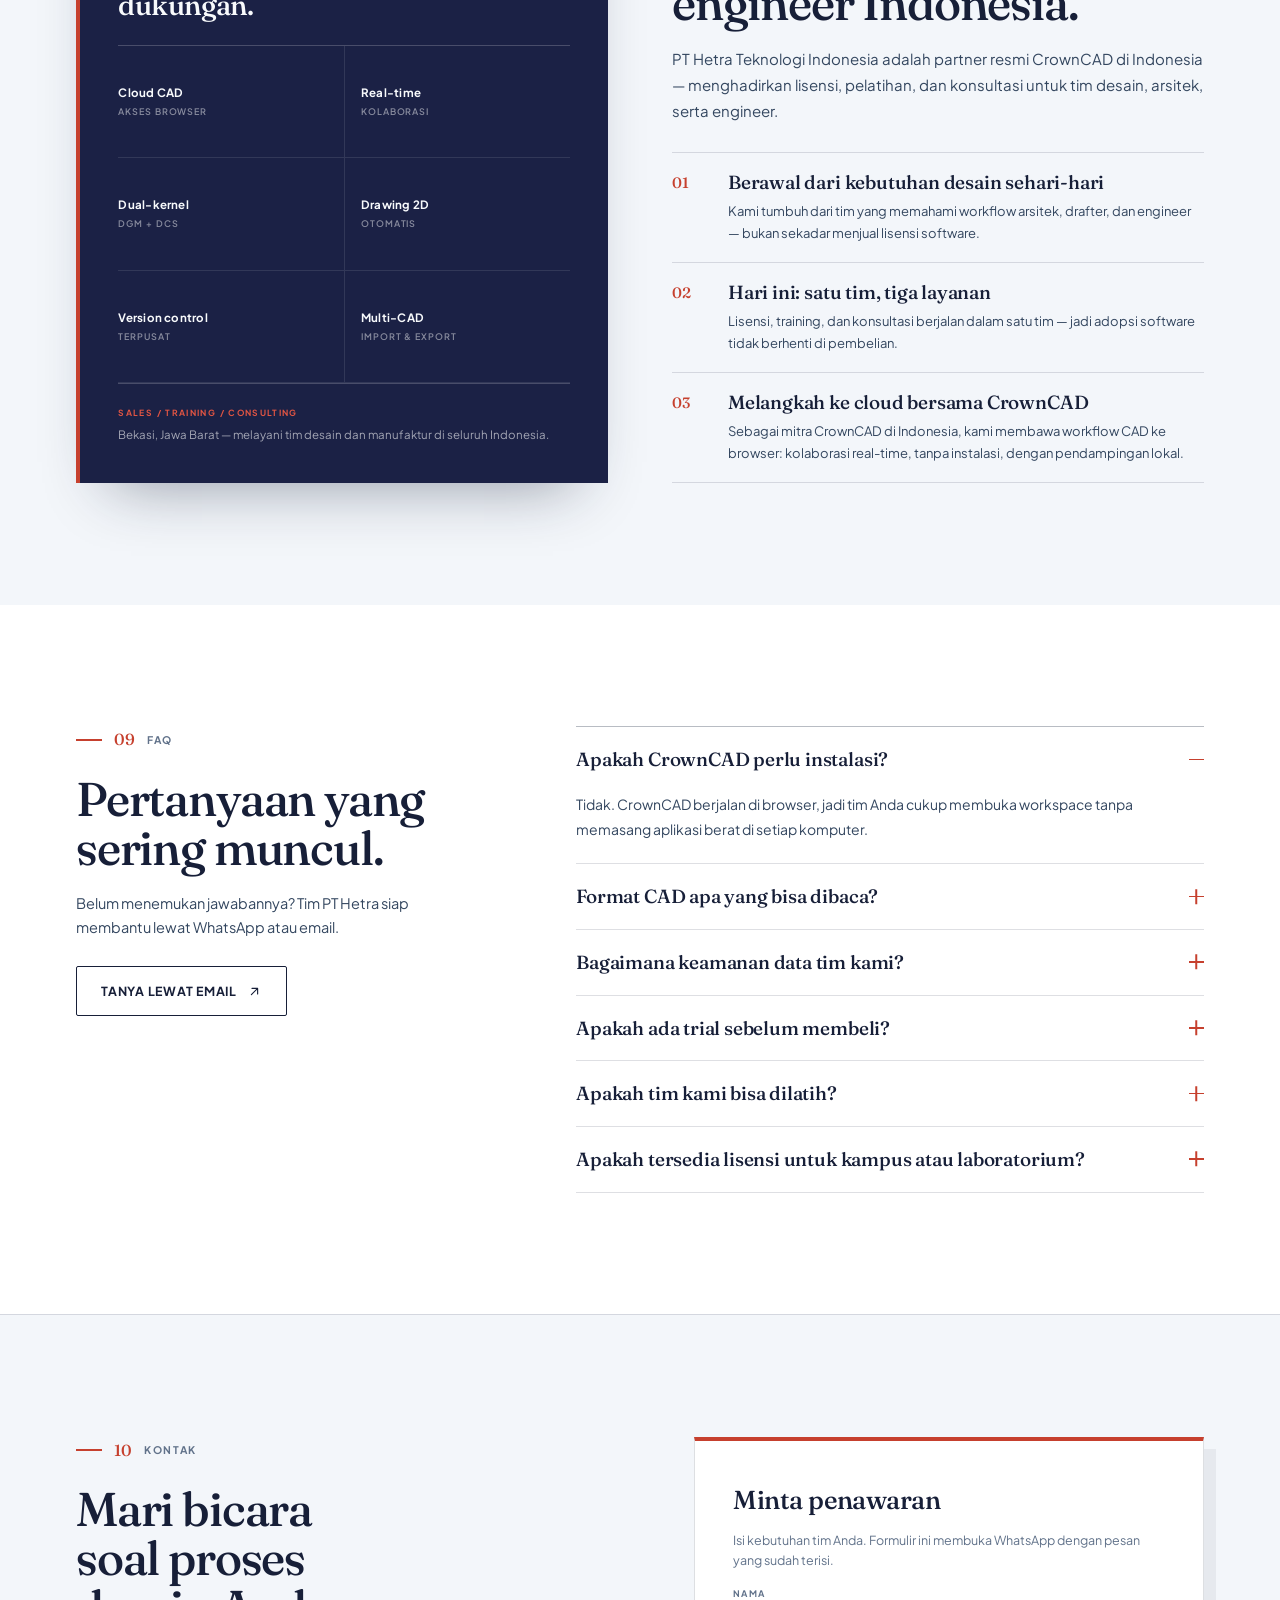
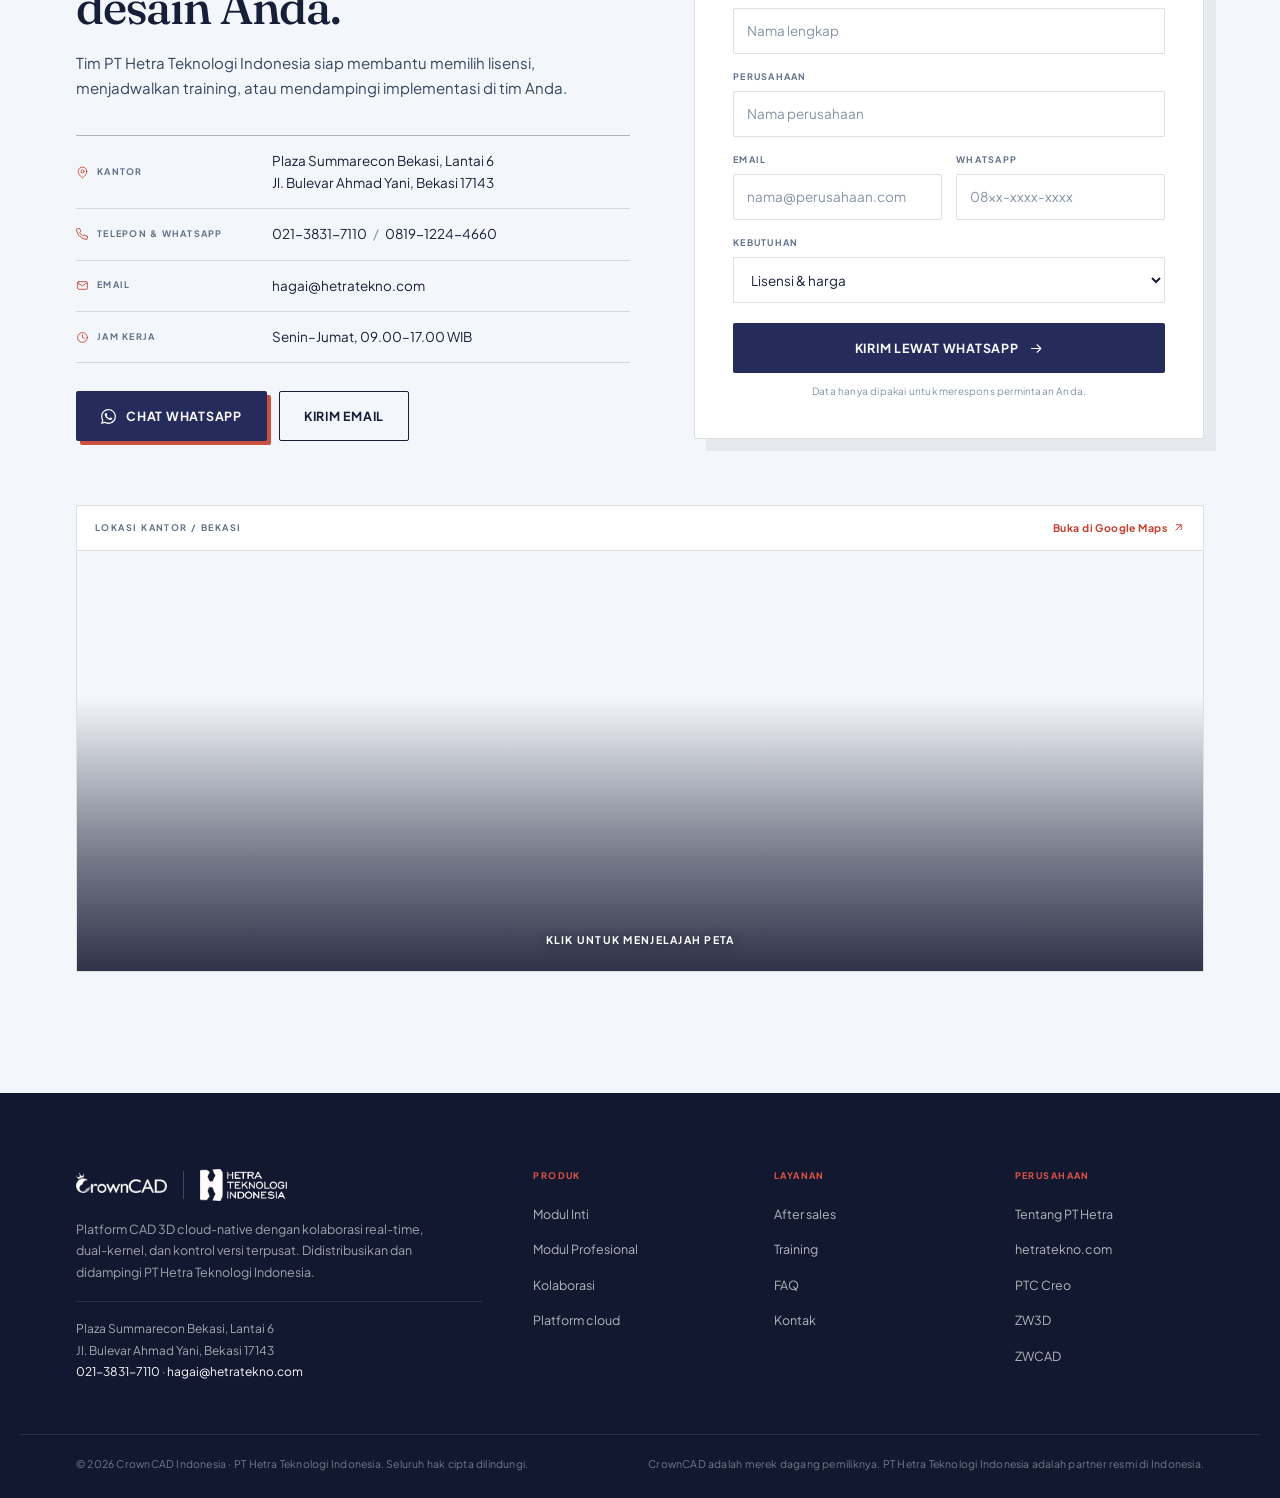
==== commit 973e8bed: "Refresh Elementor widget; gallery chamber, white palette, trimmed image set" ====
--- a/index.html
+++ b/index.html
@@ -113,7 +113,7 @@
       </nav>
 
       <div class="nav-actions">
-        <a class="btn btn-sm btn-primary" href="https://wa.me/6281912244660?text=Halo%20PT%20Hetra%2C%20saya%20ingin%20mencoba%20CrownCAD%20untuk%20tim%20kami." target="_blank" rel="noopener">
+        <a class="btn btn-sm btn-primary" href="https://wa.me/6281912244660?text=Halo%2C%20saya%20ingin%20mencoba%20CrownCAD%20untuk%20tim%20kami." target="_blank" rel="noopener">
           Coba gratis <svg class="i" aria-hidden="true"><use href="#i-arrow-up-right"></use></svg>
         </a>
         <button class="menu-btn" id="menuBtn" type="button" aria-label="Buka menu" aria-expanded="false" aria-controls="mobileMenu">
@@ -145,7 +145,7 @@
       <a href="#kontak"><span>10</span>Kontak</a>
     </nav>
     <div class="mobile-foot">
-      <a class="btn btn-primary" href="https://wa.me/6281912244660?text=Halo%20PT%20Hetra%2C%20saya%20ingin%20mencoba%20CrownCAD." target="_blank" rel="noopener">Coba gratis</a>
+      <a class="btn btn-primary" href="https://wa.me/6281912244660?text=Halo%2C%20saya%20ingin%20mencoba%20CrownCAD." target="_blank" rel="noopener">Coba gratis</a>
       <a class="btn btn-outline" href="mailto:hagai@hetratekno.com">hagai@hetratekno.com</a>
       <p>PT Hetra Teknologi Indonesia<br>Plaza Summarecon Bekasi, Lantai 6</p>
     </div>
@@ -158,10 +158,10 @@
       <div class="wrap hero-inner">
         <div class="hero-copy" data-enter>
           <p class="eyebrow">CAD cloud-native · Partner resmi di Indonesia</p>
-          <h1>CAD 3D cloud untuk tim engineering Indonesia.</h1>
+          <h1>CAD 3D cloud untuk <span class="hero-accent">tim engineering Indonesia.</span></h1>
           <p class="hero-sub">CrownCAD berjalan di browser: part, assembly, drawing, dan kolaborasi real-time pada satu model. PT Hetra mendampingi lisensi, implementasi, dan pelatihan tim Anda.</p>
           <div class="hero-actions">
-            <a class="btn btn-light" href="https://wa.me/6281912244660?text=Halo%20PT%20Hetra%2C%20saya%20ingin%20mencoba%20CrownCAD%20gratis%2030%20hari%20untuk%20tim%20kami." target="_blank" rel="noopener">
+            <a class="btn btn-light" href="https://wa.me/6281912244660?text=Halo%2C%20saya%20ingin%20mencoba%20CrownCAD%20gratis%2030%20hari%20untuk%20tim%20kami." target="_blank" rel="noopener">
               Coba gratis<svg class="i" aria-hidden="true"><use href="#i-arrow-right"></use></svg>
             </a>
             <a class="btn btn-ghost" href="#kontak">
@@ -581,7 +581,7 @@
             <li><span></span>Respons maks. 1×24 jam</li>
             <li><span></span>Update cloud gratis</li>
           </ul>
-          <a class="btn btn-primary" href="https://wa.me/6281912244660?text=Halo%20PT%20Hetra%2C%20saya%20ingin%20menjadwalkan%20konsultasi%20implementasi%20CrownCAD." target="_blank" rel="noopener">Jadwalkan konsultasi <svg class="i" aria-hidden="true"><use href="#i-arrow-up-right"></use></svg></a>
+          <a class="btn btn-primary" href="https://wa.me/6281912244660?text=Halo%2C%20saya%20ingin%20menjadwalkan%20konsultasi%20implementasi%20CrownCAD." target="_blank" rel="noopener">Jadwalkan konsultasi <svg class="i" aria-hidden="true"><use href="#i-arrow-up-right"></use></svg></a>
         </div>
       </div>
     </section>
@@ -615,7 +615,7 @@
             <figcaption><strong>Zefi</strong><span>Trainer CrownCAD</span></figcaption>
           </figure>
         </div>
-        <p class="trainer-note">Sesi in-house dan online, materi berbahasa Indonesia. <a href="https://wa.me/6281912244660?text=Halo%20PT%20Hetra%2C%20saya%20ingin%20informasi%20jadwal%20training%20CrownCAD." target="_blank" rel="noopener">Tanyakan jadwal training <svg class="i" aria-hidden="true"><use href="#i-arrow-up-right"></use></svg></a></p>
+        <p class="trainer-note">Sesi in-house dan online, materi berbahasa Indonesia. <a href="https://wa.me/6281912244660?text=Halo%2C%20saya%20ingin%20informasi%20jadwal%20training%20CrownCAD." target="_blank" rel="noopener">Tanyakan jadwal training <svg class="i" aria-hidden="true"><use href="#i-arrow-up-right"></use></svg></a></p>
       </div>
     </section>
 
@@ -683,7 +683,8 @@
 
         <div class="gallery-more">
           <button class="btn btn-outline" id="galleryAll" type="button">
-            Lihat seluruh foto
+            Lihat seluruh foto <span class="gallery-count mono" id="galleryCount">12</span>
+            <svg class="i" aria-hidden="true"><use href="#i-expand"></use></svg>
           </button>
         </div>
       </div>
@@ -803,7 +804,7 @@
             </dl>
 
             <div class="contact-actions">
-              <a class="btn btn-primary" href="https://wa.me/6281912244660?text=Halo%20PT%20Hetra%2C%20saya%20ingin%20konsultasi%20CrownCAD." target="_blank" rel="noopener"><svg class="i" aria-hidden="true"><use href="#i-wa"></use></svg>Chat WhatsApp</a>
+              <a class="btn btn-primary" href="https://wa.me/6281912244660?text=Halo%2C%20saya%20ingin%20konsultasi%20CrownCAD." target="_blank" rel="noopener"><svg class="i" aria-hidden="true"><use href="#i-wa"></use></svg>Chat WhatsApp</a>
               <a class="btn btn-outline" href="mailto:hagai@hetratekno.com">Kirim email</a>
             </div>
           </div>
@@ -914,7 +915,7 @@
     </div>
   </footer>
 
-  <a class="wa-float" href="https://wa.me/6281912244660?text=Halo%20PT%20Hetra%2C%20saya%20ingin%20informasi%20CrownCAD." target="_blank" rel="noopener" aria-label="Chat WhatsApp dengan PT Hetra">
+  <a class="wa-float" href="https://wa.me/6281912244660?text=Halo%2C%20saya%20ingin%20informasi%20CrownCAD." target="_blank" rel="noopener" aria-label="Chat WhatsApp dengan PT Hetra">
     <span class="wa-icon"><svg class="i" aria-hidden="true"><use href="#i-wa"></use></svg></span>
     <span class="wa-text">Chat dengan kami</span>
   </a>
--- a/assets/css/style.css
+++ b/assets/css/style.css
@@ -1,6 +1,6 @@
 /* ==========================================================================
    CrownCAD Indonesia — direction B: "Workshop"
-   Warm paper, editorial serif, Hetra navy + red. Service-led composition.
+   White paper, editorial serif, Hetra navy + red. Service-led composition.
    ========================================================================== */
 
 :root {
